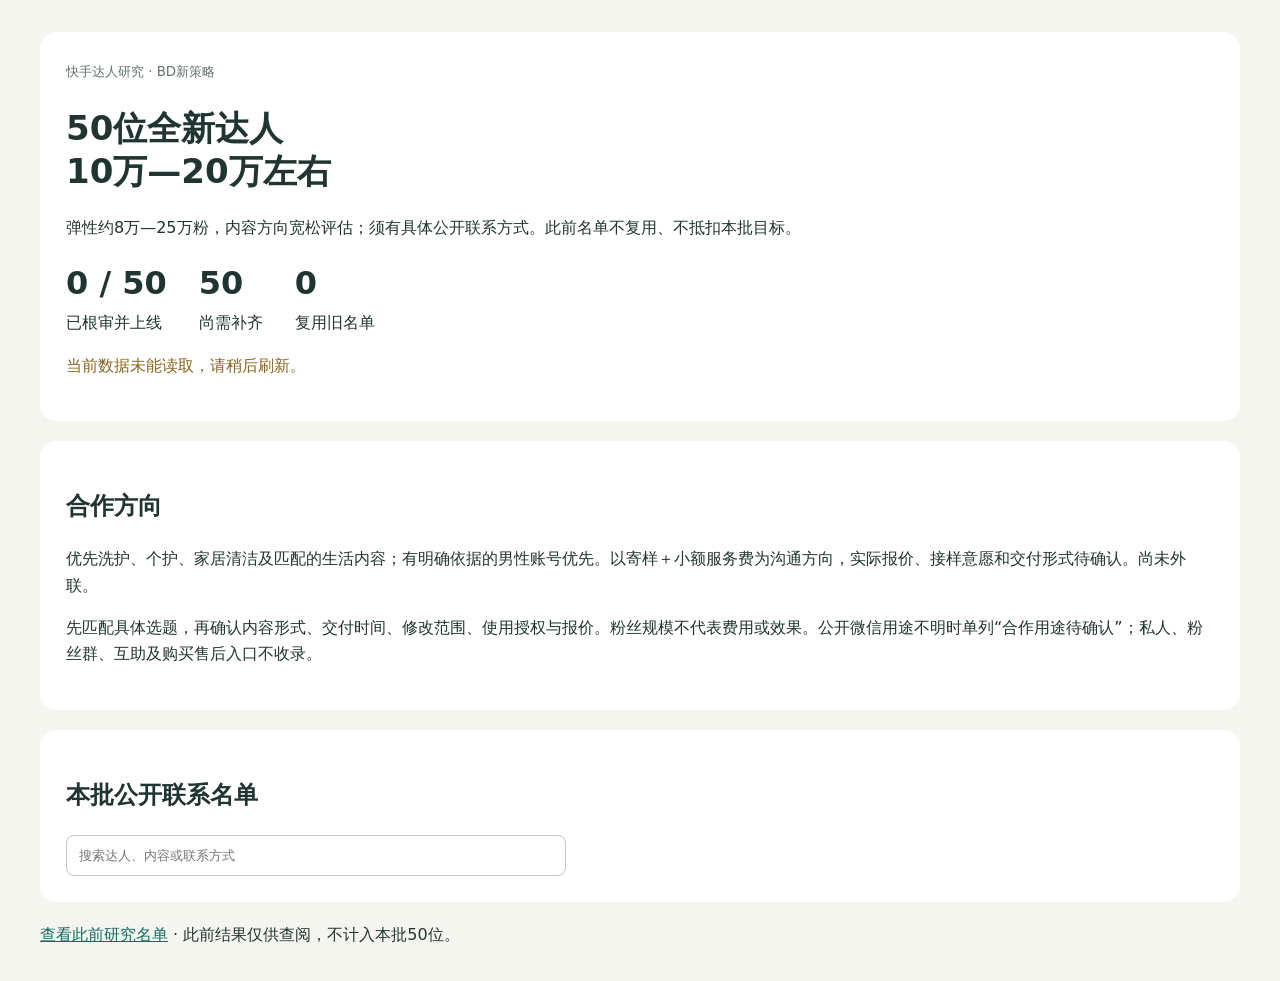
==== bd50.html @ 56fa8eb4 "Update new BD50 campaign bd50.html" ====
<!doctype html><html lang="zh-CN"><meta charset="utf-8"><meta name="viewport" content="width=device-width,initial-scale=1"><meta name="robots" content="noindex,nofollow"><title>快手 BD · 全新50位 · 10万—20万左右</title>
<style>body{font:16px/1.65 system-ui,sans-serif;background:#f5f5f0;color:#203532;max-width:1200px;margin:0 auto;padding:32px}a{color:#176b60}h1{font-size:34px;line-height:1.25}header,section{background:white;padding:26px;border-radius:16px;margin-bottom:20px}.stats{display:flex;gap:32px;flex-wrap:wrap}.stats strong{font-size:32px;display:block}input{padding:12px;width:min(500px,90%);border:1px solid #bbc9c4;border-radius:8px}table{border-collapse:collapse;width:100%}th,td{text-align:left;padding:16px 10px;border-bottom:1px solid #dde4df;vertical-align:top}small{color:#61736c}.wrap{overflow:auto}.status{color:#8a6520}.empty{padding:32px 0;color:#61736c}code{word-break:break-all}</style>
<header><small>快手达人研究 · BD新策略</small><h1>50位全新达人<br>10万—20万左右</h1><p>弹性约8万—25万粉，内容方向宽松评估；须有具体公开联系方式。此前名单不复用、不抵扣本批目标。</p><div class="stats"><div><strong id="count">0 / 50</strong>已根审并上线</div><div><strong id="left">50</strong>尚需补齐</div><div><strong>0</strong>复用旧名单</div></div><p class="status" id="status">正在读取发布状态…</p><small id="time"></small></header>
<section><h2>合作方向</h2><p>优先洗护、个护、家居清洁及匹配的生活内容；有明确依据的男性账号优先。以寄样＋小额服务费为沟通方向，实际报价、接样意愿和交付形式待确认。尚未外联。</p><p>先匹配具体选题，再确认内容形式、交付时间、修改范围、使用授权与报价。粉丝规模不代表费用或效果。公开微信用途不明时单列“合作用途待确认”；私人、粉丝群、互助及购买售后入口不收录。</p></section>
<section><h2>本批公开联系名单</h2><input id="query" type="search" placeholder="搜索达人、内容或联系方式" aria-label="搜索名单"><div class="wrap" id="results"></div></section>
<footer><a href="./">查看此前研究名单</a> · 此前结果仅供查阅，不计入本批50位。</footer>
<script>
const esc=s=>String(s??'').replace(/[&<>"']/g,c=>({'&':'&amp;','<':'&lt;','>':'&gt;','"':'&quot;',"'":'&#39;'}[c]));let data={creators:[]};
function render(){const q=document.getElementById('query').value.trim().toLowerCase(),rows=data.creators.filter(r=>[r.name,r.category,r.contactValue,r.contentEvidence].join(' ').toLowerCase().includes(q));document.getElementById('results').innerHTML=rows.length?'<table><thead><tr><th>达人 / 粉丝</th><th>内容与合作适配</th><th>公开联系原文</th><th>核验时间</th></tr></thead><tbody>'+rows.map(r=>'<tr><td><a target="_blank" rel="noopener noreferrer" href="'+esc(/^https:\/\/www\.kuaishou\.com\/profile\/3x[a-z0-9]+$/.test(r.profileUrl)?r.profileUrl:'#')+'">'+esc(r.name)+'</a><br>'+esc(r.fansDisplay)+'<br><small>'+esc(r.kuaishouId)+'</small></td><td>'+esc(r.category)+'<p>'+esc(r.fitReason)+'</p><details><summary>文字核验依据</summary>'+esc(r.contentEvidence)+'</details></td><td>'+esc(r.contactChannel)+'<br><code>'+esc(r.contactValue)+'</code><p>'+esc(r.contactQuote)+'</p>'+(r.contactPurposePending?'<small>合作用途及可达性待确认</small>':'<small>未外联验证可达性</small>')+'</td><td>'+esc(new Date(r.verifiedAt).toLocaleString('zh-CN',{timeZone:'Asia/Shanghai'}))+'</td></tr>').join('')+'</tbody></table>':'<p class="empty">'+(data.creators.length?'暂无匹配结果。':'新批次尚无已核验上线人选。旧名单没有移入，合格新资料审核后陆续同步。')+'</p>'}
async function load(){try{const r=await fetch('bd50-data.json?t='+Date.now(),{cache:'no-store'});if(!r.ok)throw Error(r.status);const d=await r.json();if(d.campaignId!=='bd50_100k_200k_20261022'||d.target!==50||!Array.isArray(d.creators)||d.creators.some(x=>(x.followers<d.minimumFollowers||x.followers>d.maximumFollowers)&&!(d.followerExceptions||[]).some(e=>e.profileUrl===x.profileUrl&&e.kuaishouId===x.kuaishouId&&e.followers===x.followers)))throw Error('名单数据不符合本批范围');data=d;document.getElementById('count').textContent=d.creators.length+' / 50';document.getElementById('left').textContent=50-d.creators.length;document.getElementById('status').textContent=d.statusNote;document.getElementById('time').textContent='发布更新时间：'+new Date(d.updatedAt).toLocaleString('zh-CN',{timeZone:'Asia/Shanghai'});render()}catch(e){document.getElementById('status').textContent='当前数据未能读取，请稍后刷新。'}}document.getElementById('query').addEventListener('input',render);load();setInterval(()=>{if(!document.hidden)load()},30000);
</script></html>
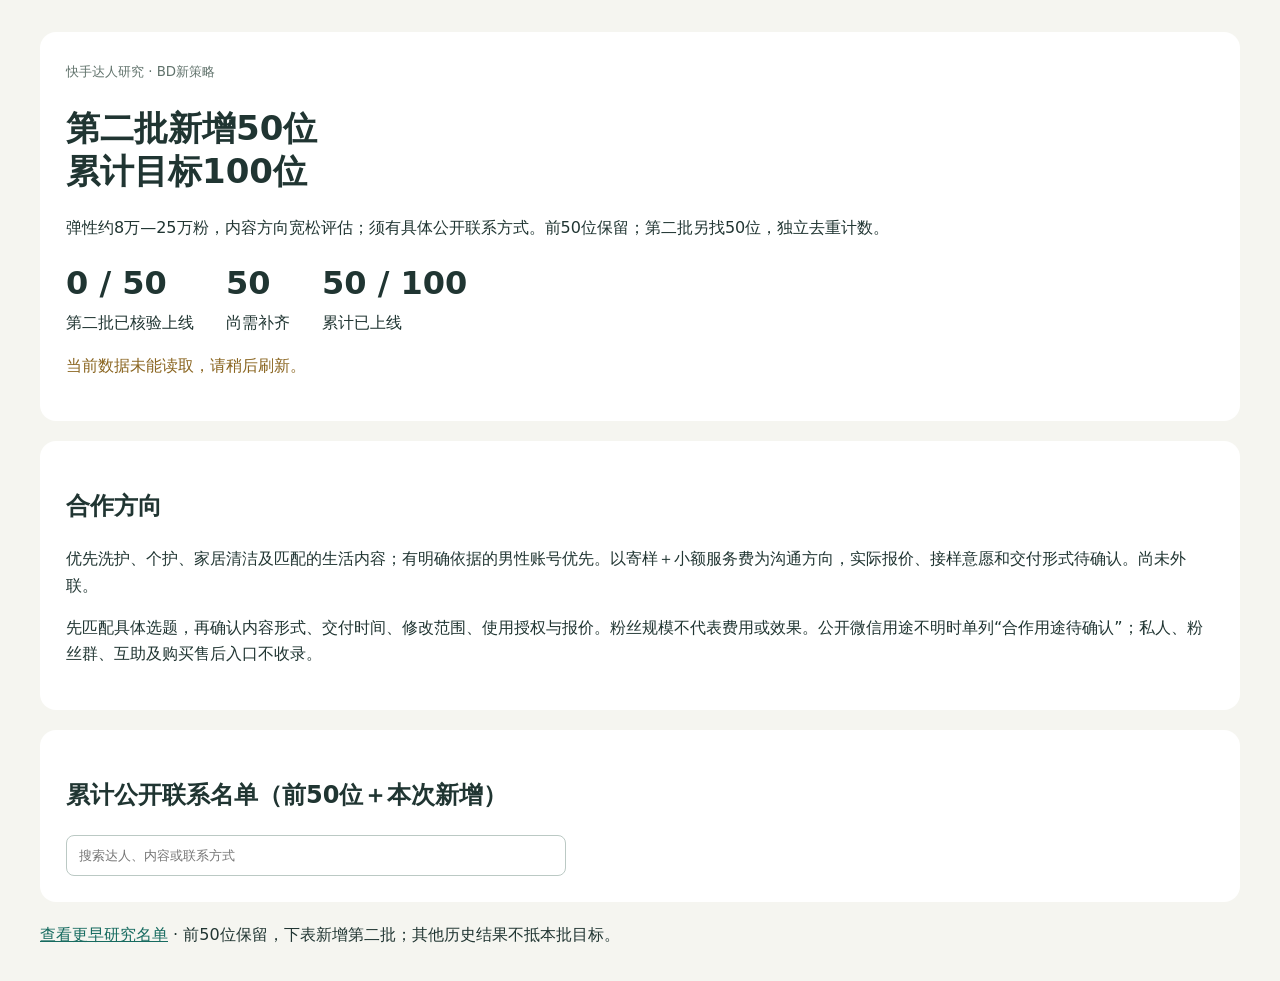
==== commit 98cf6d25: "Update new BD50 campaign bd50.html" ====
--- a/bd50.html
+++ b/bd50.html
@@ -1,11 +1,11 @@
-<!doctype html><html lang="zh-CN"><meta charset="utf-8"><meta name="viewport" content="width=device-width,initial-scale=1"><meta name="robots" content="noindex,nofollow"><title>快手 BD · 全新50位 · 10万—20万左右</title>
+<!doctype html><html lang="zh-CN"><meta charset="utf-8"><meta name="viewport" content="width=device-width,initial-scale=1"><meta name="robots" content="noindex,nofollow"><title>快手 BD · 累计100位 · 第二批新增50位</title>
 <style>body{font:16px/1.65 system-ui,sans-serif;background:#f5f5f0;color:#203532;max-width:1200px;margin:0 auto;padding:32px}a{color:#176b60}h1{font-size:34px;line-height:1.25}header,section{background:white;padding:26px;border-radius:16px;margin-bottom:20px}.stats{display:flex;gap:32px;flex-wrap:wrap}.stats strong{font-size:32px;display:block}input{padding:12px;width:min(500px,90%);border:1px solid #bbc9c4;border-radius:8px}table{border-collapse:collapse;width:100%}th,td{text-align:left;padding:16px 10px;border-bottom:1px solid #dde4df;vertical-align:top}small{color:#61736c}.wrap{overflow:auto}.status{color:#8a6520}.empty{padding:32px 0;color:#61736c}code{word-break:break-all}</style>
-<header><small>快手达人研究 · BD新策略</small><h1>50位全新达人<br>10万—20万左右</h1><p>弹性约8万—25万粉，内容方向宽松评估；须有具体公开联系方式。此前名单不复用、不抵扣本批目标。</p><div class="stats"><div><strong id="count">0 / 50</strong>已根审并上线</div><div><strong id="left">50</strong>尚需补齐</div><div><strong>0</strong>复用旧名单</div></div><p class="status" id="status">正在读取发布状态…</p><small id="time"></small></header>
+<header><small>快手达人研究 · BD新策略</small><h1>第二批新增50位<br>累计目标100位</h1><p>弹性约8万—25万粉，内容方向宽松评估；须有具体公开联系方式。前50位保留；第二批另找50位，独立去重计数。</p><div class="stats"><div><strong id="count">0 / 50</strong>第二批已核验上线</div><div><strong id="left">50</strong>尚需补齐</div><div><strong id="total">50 / 100</strong>累计已上线</div></div><p class="status" id="status">正在读取发布状态…</p><small id="time"></small></header>
 <section><h2>合作方向</h2><p>优先洗护、个护、家居清洁及匹配的生活内容；有明确依据的男性账号优先。以寄样＋小额服务费为沟通方向，实际报价、接样意愿和交付形式待确认。尚未外联。</p><p>先匹配具体选题，再确认内容形式、交付时间、修改范围、使用授权与报价。粉丝规模不代表费用或效果。公开微信用途不明时单列“合作用途待确认”；私人、粉丝群、互助及购买售后入口不收录。</p></section>
-<section><h2>本批公开联系名单</h2><input id="query" type="search" placeholder="搜索达人、内容或联系方式" aria-label="搜索名单"><div class="wrap" id="results"></div></section>
-<footer><a href="./">查看此前研究名单</a> · 此前结果仅供查阅，不计入本批50位。</footer>
+<section><h2>累计公开联系名单（前50位＋本次新增）</h2><input id="query" type="search" placeholder="搜索达人、内容或联系方式" aria-label="搜索名单"><div class="wrap" id="results"></div></section>
+<footer><a href="./">查看更早研究名单</a> · 前50位保留，下表新增第二批；其他历史结果不抵本批目标。</footer>
 <script>
-const esc=s=>String(s??'').replace(/[&<>"']/g,c=>({'&':'&amp;','<':'&lt;','>':'&gt;','"':'&quot;',"'":'&#39;'}[c]));let data={creators:[]};
-function render(){const q=document.getElementById('query').value.trim().toLowerCase(),rows=data.creators.filter(r=>[r.name,r.category,r.contactValue,r.contentEvidence].join(' ').toLowerCase().includes(q));document.getElementById('results').innerHTML=rows.length?'<table><thead><tr><th>达人 / 粉丝</th><th>内容与合作适配</th><th>公开联系原文</th><th>核验时间</th></tr></thead><tbody>'+rows.map(r=>'<tr><td><a target="_blank" rel="noopener noreferrer" href="'+esc(/^https:\/\/www\.kuaishou\.com\/profile\/3x[a-z0-9]+$/.test(r.profileUrl)?r.profileUrl:'#')+'">'+esc(r.name)+'</a><br>'+esc(r.fansDisplay)+'<br><small>'+esc(r.kuaishouId)+'</small></td><td>'+esc(r.category)+'<p>'+esc(r.fitReason)+'</p><details><summary>文字核验依据</summary>'+esc(r.contentEvidence)+'</details></td><td>'+esc(r.contactChannel)+'<br><code>'+esc(r.contactValue)+'</code><p>'+esc(r.contactQuote)+'</p>'+(r.contactPurposePending?'<small>合作用途及可达性待确认</small>':'<small>未外联验证可达性</small>')+'</td><td>'+esc(new Date(r.verifiedAt).toLocaleString('zh-CN',{timeZone:'Asia/Shanghai'}))+'</td></tr>').join('')+'</tbody></table>':'<p class="empty">'+(data.creators.length?'暂无匹配结果。':'新批次尚无已核验上线人选。旧名单没有移入，合格新资料审核后陆续同步。')+'</p>'}
-async function load(){try{const r=await fetch('bd50-data.json?t='+Date.now(),{cache:'no-store'});if(!r.ok)throw Error(r.status);const d=await r.json();if(d.campaignId!=='bd50_100k_200k_20261022'||d.target!==50||!Array.isArray(d.creators)||d.creators.some(x=>(x.followers<d.minimumFollowers||x.followers>d.maximumFollowers)&&!(d.followerExceptions||[]).some(e=>e.profileUrl===x.profileUrl&&e.kuaishouId===x.kuaishouId&&e.followers===x.followers)))throw Error('名单数据不符合本批范围');data=d;document.getElementById('count').textContent=d.creators.length+' / 50';document.getElementById('left').textContent=50-d.creators.length;document.getElementById('status').textContent=d.statusNote;document.getElementById('time').textContent='发布更新时间：'+new Date(d.updatedAt).toLocaleString('zh-CN',{timeZone:'Asia/Shanghai'});render()}catch(e){document.getElementById('status').textContent='当前数据未能读取，请稍后刷新。'}}document.getElementById('query').addEventListener('input',render);load();setInterval(()=>{if(!document.hidden)load()},30000);
+const esc=s=>String(s??'').replace(/[&<>"']/g,c=>({'&':'&amp;','<':'&lt;','>':'&gt;','"':'&quot;',"'":'&#39;'}[c]));let data={creators:[],previousCreators:[]};
+function render(){const q=document.getElementById('query').value.trim().toLowerCase(),rows=[...(data.previousCreators||[]),...data.creators].filter(r=>[r.name,r.category,r.contactValue,r.contentEvidence].join(' ').toLowerCase().includes(q));document.getElementById('results').innerHTML=rows.length?'<table><thead><tr><th>达人 / 粉丝</th><th>内容与合作适配</th><th>公开联系原文</th><th>核验时间</th></tr></thead><tbody>'+rows.map(r=>'<tr><td><a target="_blank" rel="noopener noreferrer" href="'+esc(/^https:\/\/www\.kuaishou\.com\/profile\/3x[a-z0-9]+$/.test(r.profileUrl)?r.profileUrl:'#')+'">'+esc(r.name)+'</a><br>'+esc(r.fansDisplay)+'<br><small>'+esc(r.kuaishouId)+'</small></td><td>'+esc(r.category)+'<p>'+esc(r.fitReason)+'</p><details><summary>文字核验依据</summary>'+esc(r.contentEvidence)+'</details></td><td>'+esc(r.contactChannel)+'<br><code>'+esc(r.contactValue)+'</code><p>'+esc(r.contactQuote)+'</p>'+(r.contactPurposePending?'<small>合作用途及可达性待确认</small>':'<small>未外联验证可达性</small>')+'</td><td>'+esc(new Date(r.verifiedAt).toLocaleString('zh-CN',{timeZone:'Asia/Shanghai'}))+'</td></tr>').join('')+'</tbody></table>':'<p class="empty">'+(data.creators.length?'暂无匹配结果。':'新批次尚无已核验上线人选。旧名单没有移入，合格新资料审核后陆续同步。')+'</p>'}
+async function load(){try{const r=await fetch('bd50-data.json?t='+Date.now(),{cache:'no-store'});if(!r.ok)throw Error(r.status);const d=await r.json();if(d.campaignId!=='bd50_100k_200k_20261023_batch2'||d.target!==50||!Array.isArray(d.creators)||d.creators.some(x=>(x.followers<d.minimumFollowers||x.followers>d.maximumFollowers)&&!(d.followerExceptions||[]).some(e=>e.profileUrl===x.profileUrl&&e.kuaishouId===x.kuaishouId&&e.followers===x.followers)))throw Error('名单数据不符合本批范围');data=d;document.getElementById('count').textContent=d.creators.length+' / 50';document.getElementById('left').textContent=50-d.creators.length;document.getElementById('total').textContent=((d.previousCreators||[]).length+d.creators.length)+' / 100';document.getElementById('status').textContent=d.statusNote;document.getElementById('time').textContent='发布更新时间：'+new Date(d.updatedAt).toLocaleString('zh-CN',{timeZone:'Asia/Shanghai'});render()}catch(e){document.getElementById('status').textContent='当前数据未能读取，请稍后刷新。'}}document.getElementById('query').addEventListener('input',render);load();setInterval(()=>{if(!document.hidden)load()},30000);
 </script></html>
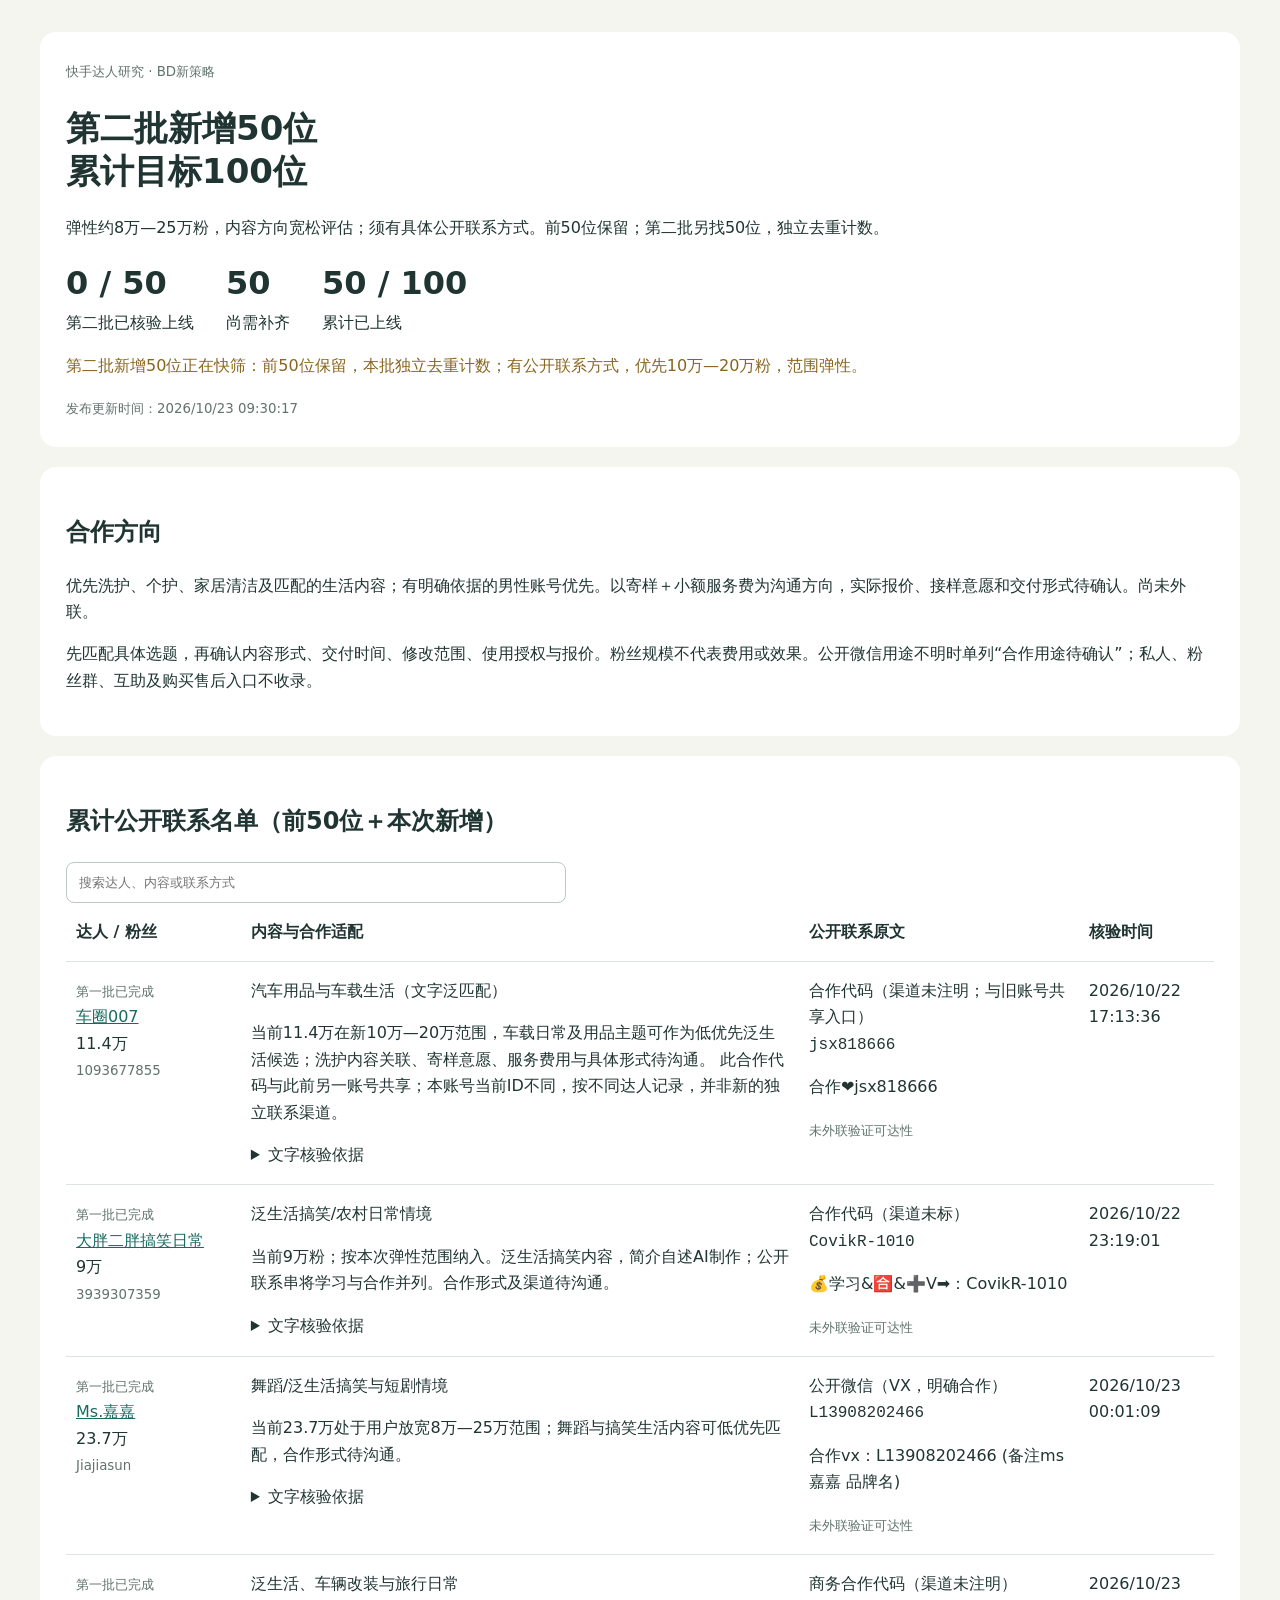
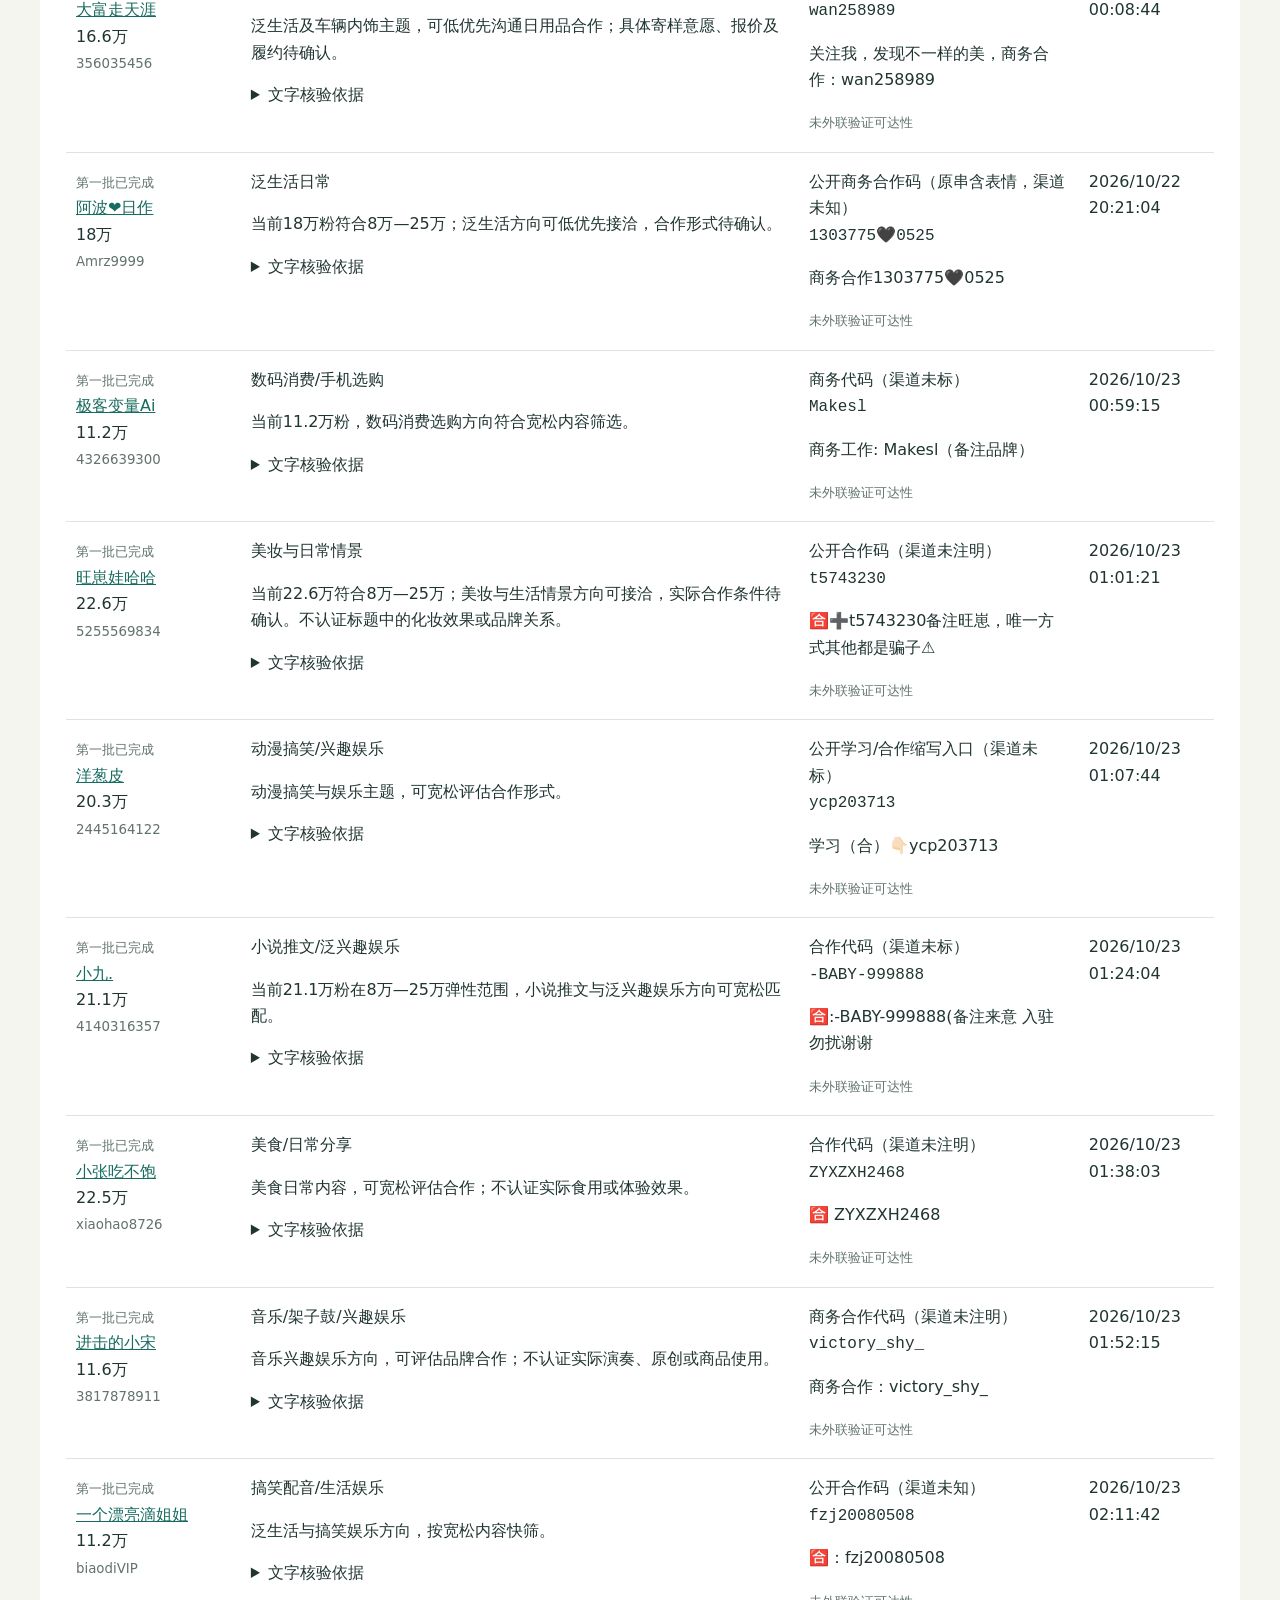
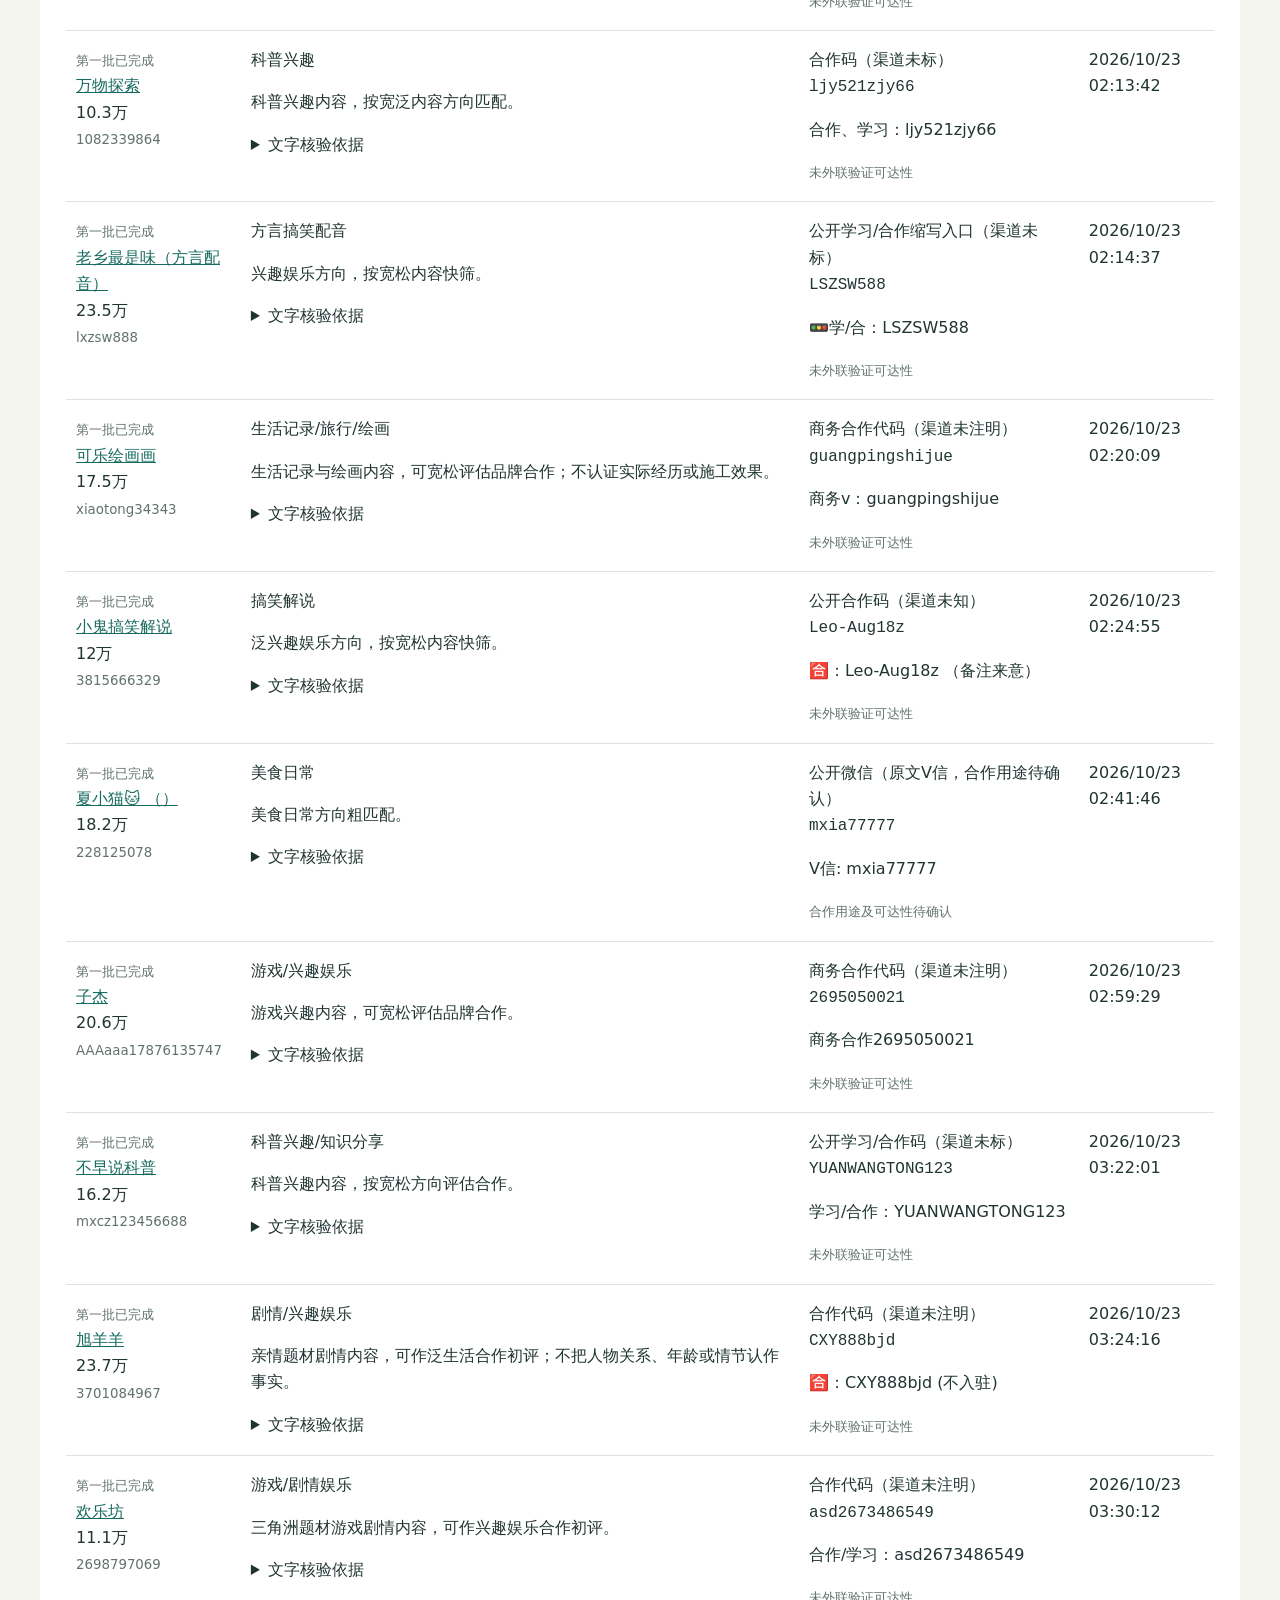
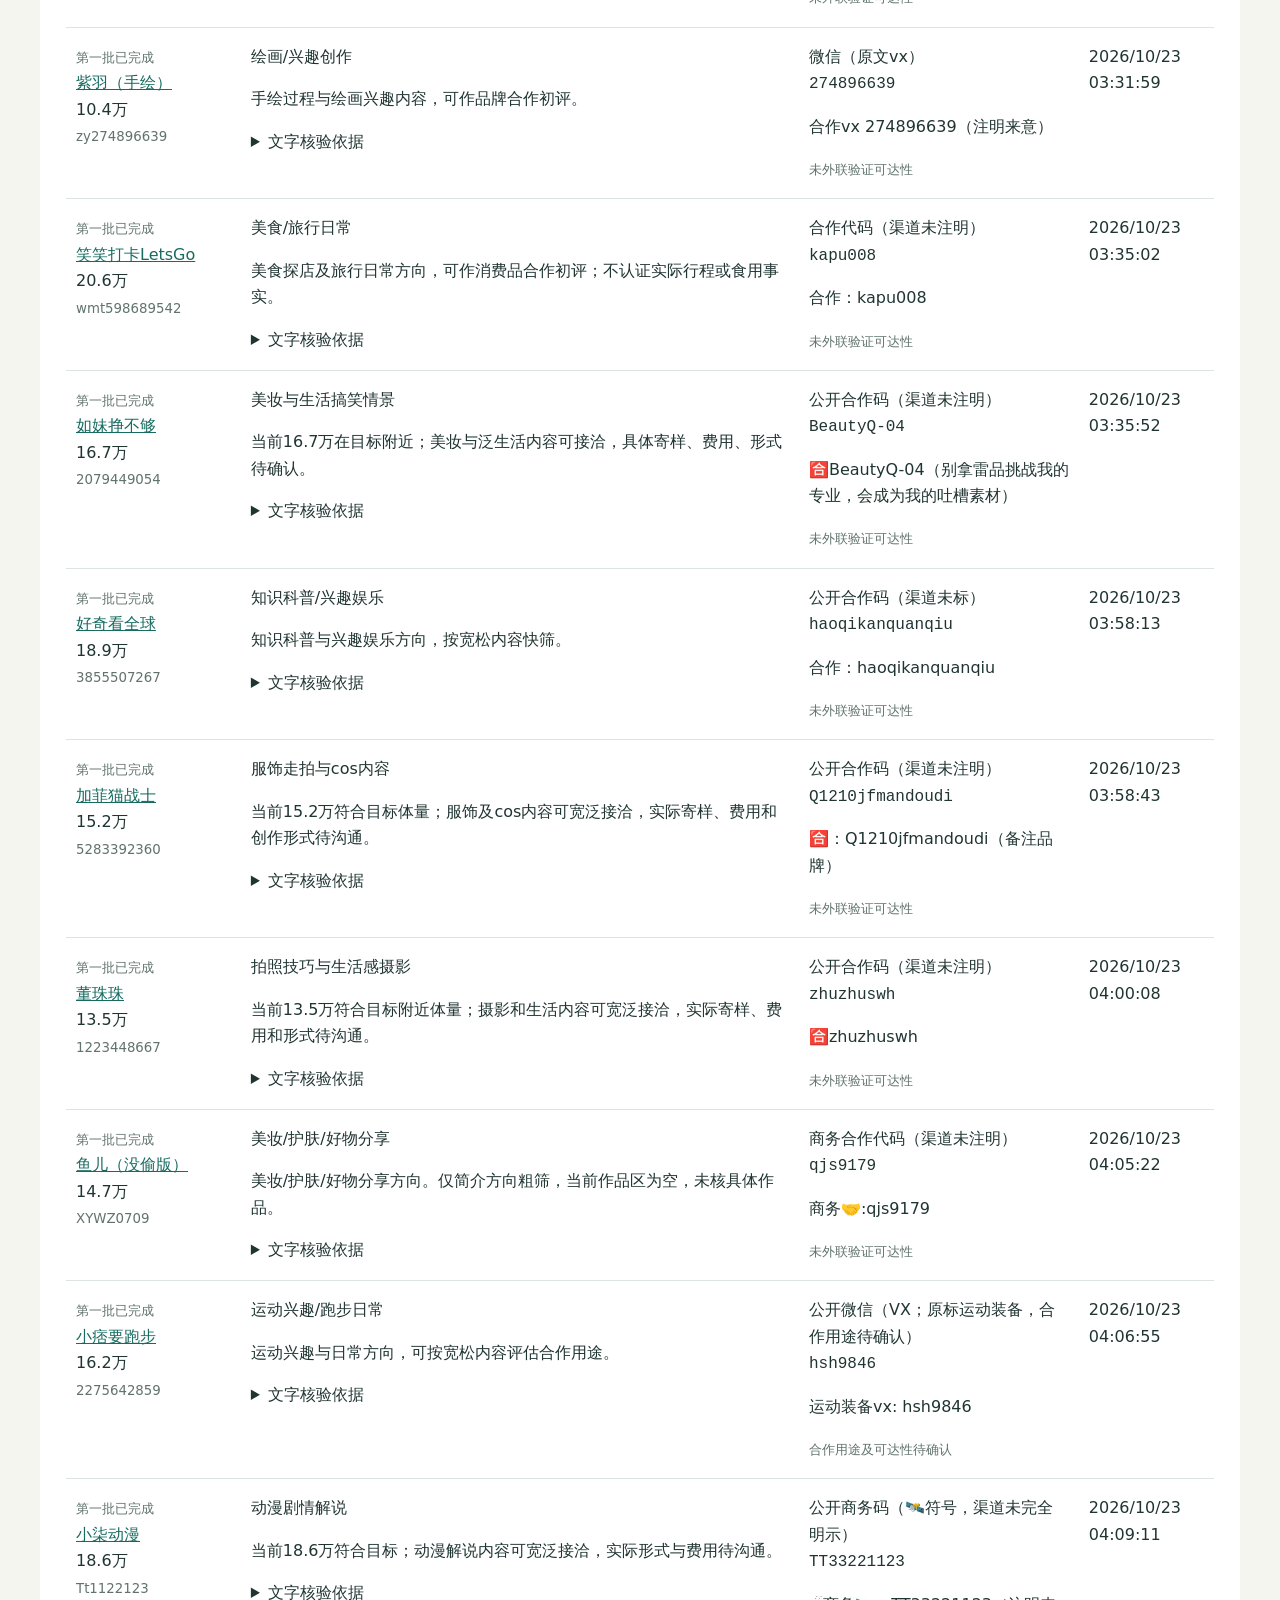
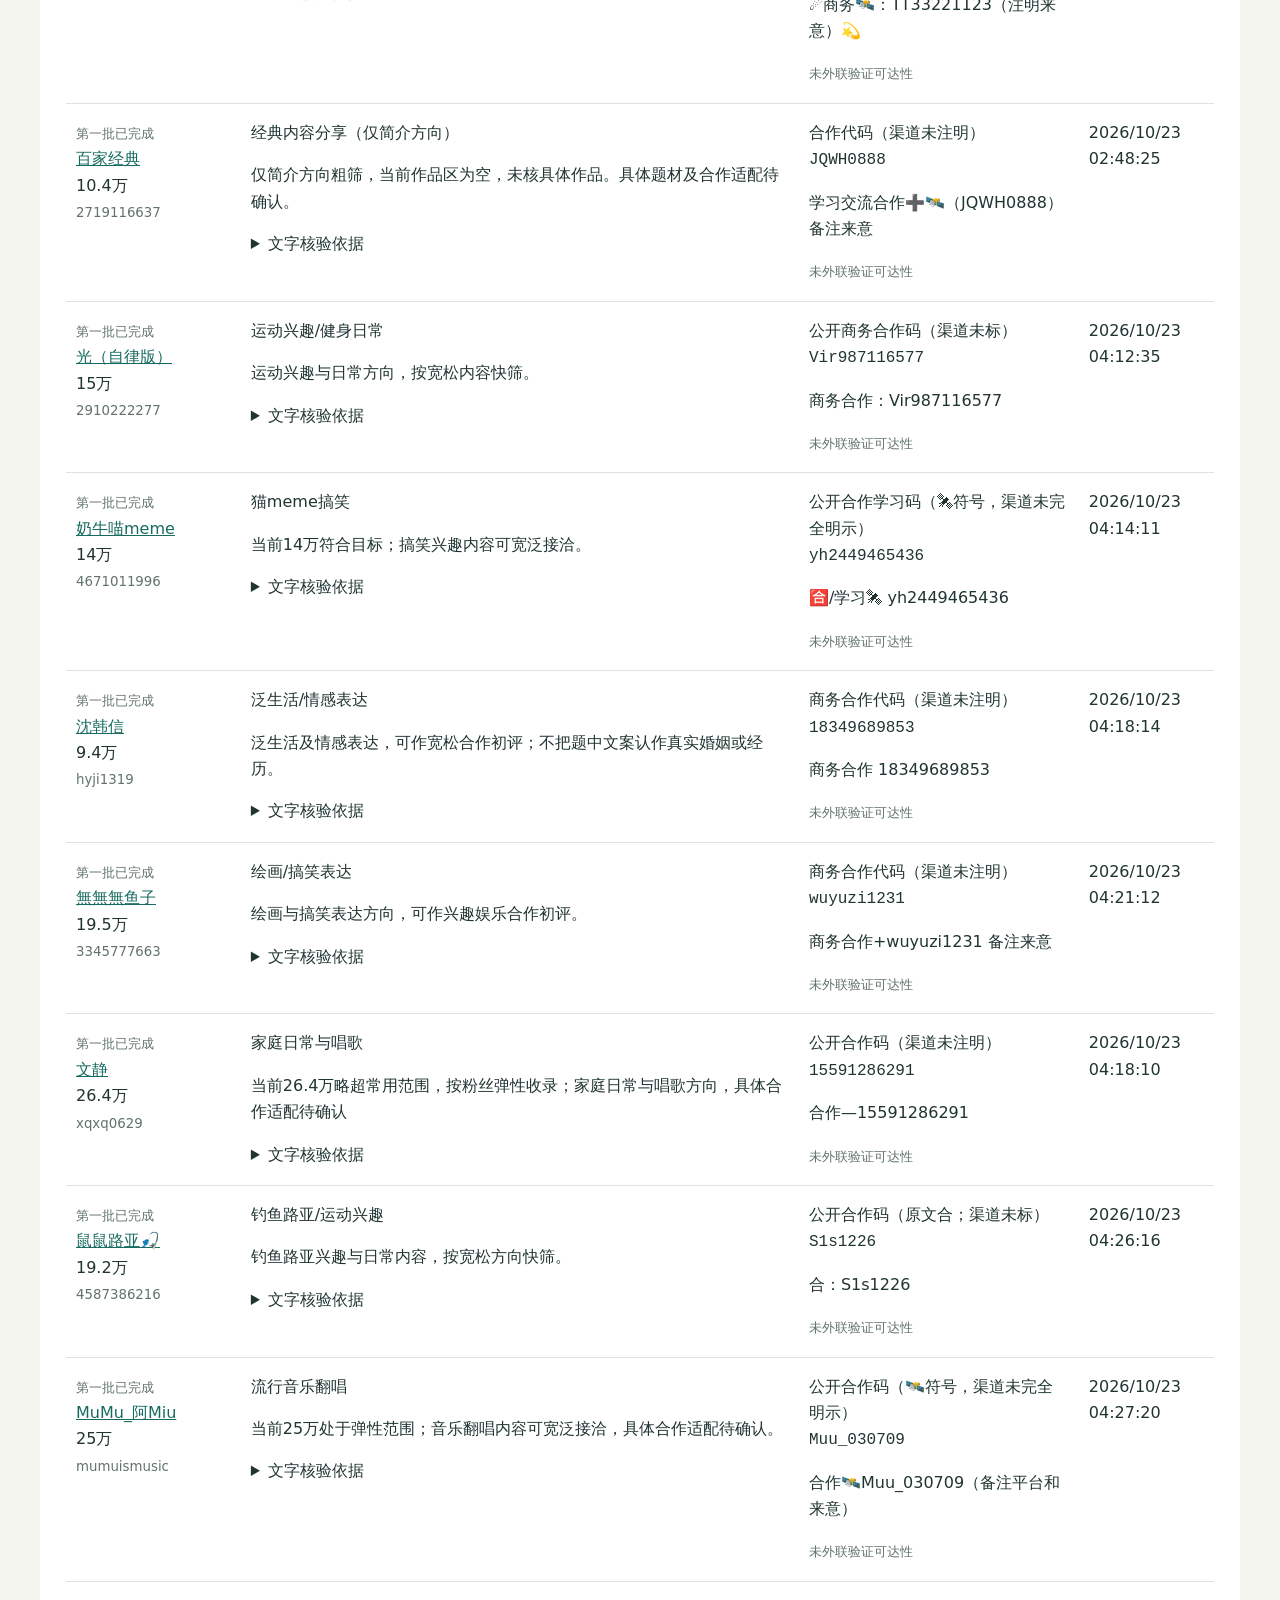
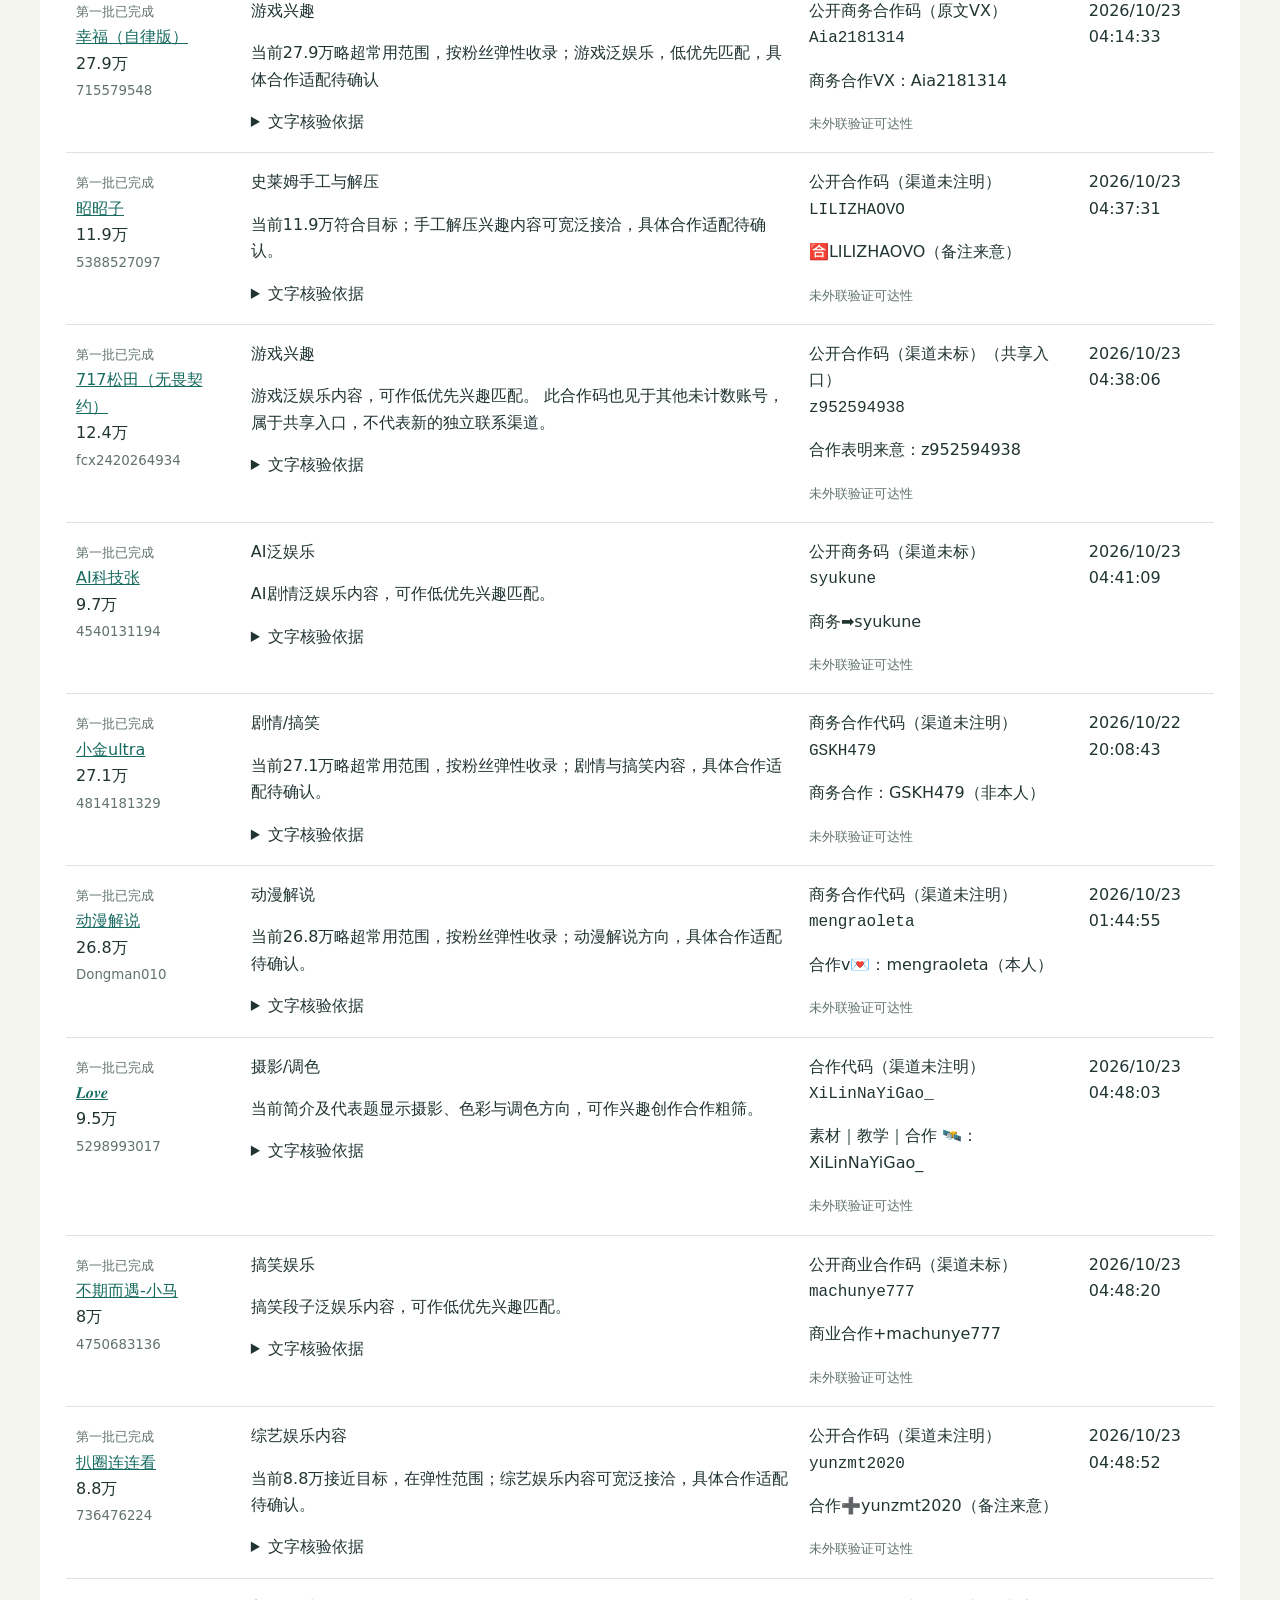
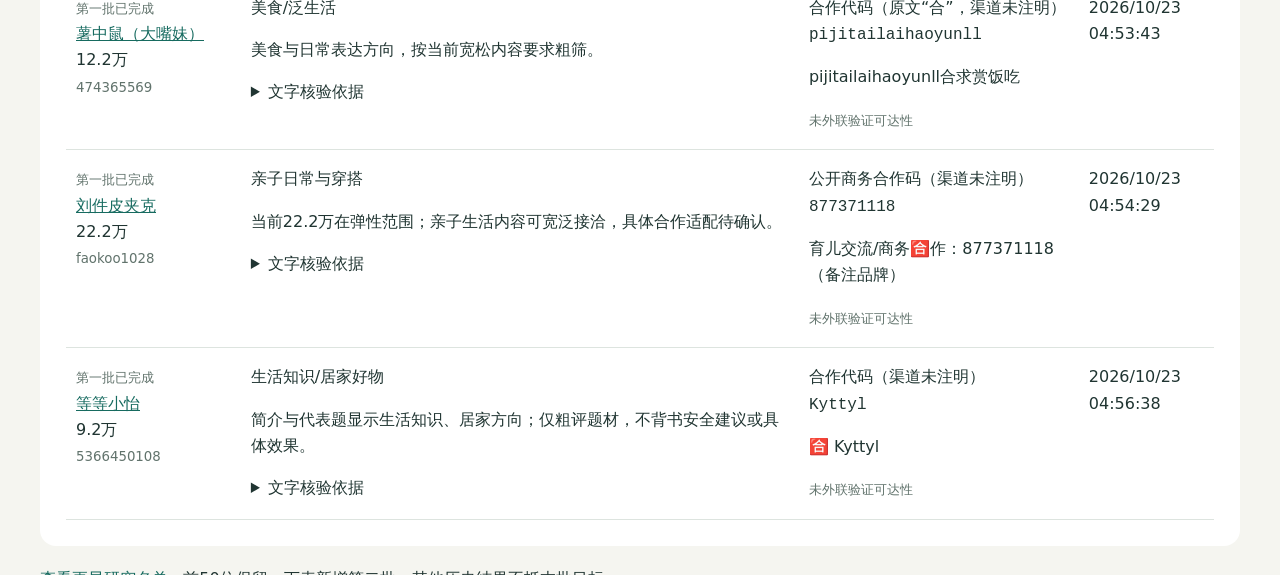
==== commit 87bc0db3: "Update new BD50 campaign bd50.html" ====
--- a/bd50.html
+++ b/bd50.html
@@ -6,6 +6,6 @@
 <footer><a href="./">查看更早研究名单</a> · 前50位保留，下表新增第二批；其他历史结果不抵本批目标。</footer>
 <script>
 const esc=s=>String(s??'').replace(/[&<>"']/g,c=>({'&':'&amp;','<':'&lt;','>':'&gt;','"':'&quot;',"'":'&#39;'}[c]));let data={creators:[],previousCreators:[]};
-function render(){const q=document.getElementById('query').value.trim().toLowerCase(),rows=[...(data.previousCreators||[]),...data.creators].filter(r=>[r.name,r.category,r.contactValue,r.contentEvidence].join(' ').toLowerCase().includes(q));document.getElementById('results').innerHTML=rows.length?'<table><thead><tr><th>达人 / 粉丝</th><th>内容与合作适配</th><th>公开联系原文</th><th>核验时间</th></tr></thead><tbody>'+rows.map(r=>'<tr><td><a target="_blank" rel="noopener noreferrer" href="'+esc(/^https:\/\/www\.kuaishou\.com\/profile\/3x[a-z0-9]+$/.test(r.profileUrl)?r.profileUrl:'#')+'">'+esc(r.name)+'</a><br>'+esc(r.fansDisplay)+'<br><small>'+esc(r.kuaishouId)+'</small></td><td>'+esc(r.category)+'<p>'+esc(r.fitReason)+'</p><details><summary>文字核验依据</summary>'+esc(r.contentEvidence)+'</details></td><td>'+esc(r.contactChannel)+'<br><code>'+esc(r.contactValue)+'</code><p>'+esc(r.contactQuote)+'</p>'+(r.contactPurposePending?'<small>合作用途及可达性待确认</small>':'<small>未外联验证可达性</small>')+'</td><td>'+esc(new Date(r.verifiedAt).toLocaleString('zh-CN',{timeZone:'Asia/Shanghai'}))+'</td></tr>').join('')+'</tbody></table>':'<p class="empty">'+(data.creators.length?'暂无匹配结果。':'新批次尚无已核验上线人选。旧名单没有移入，合格新资料审核后陆续同步。')+'</p>'}
+function render(){const q=document.getElementById('query').value.trim().toLowerCase(),rows=[...data.creators,...(data.previousCreators||[])].filter(r=>[r.name,r.category,r.contactValue,r.contentEvidence].join(' ').toLowerCase().includes(q));document.getElementById('results').innerHTML=rows.length?'<table><thead><tr><th>达人 / 粉丝</th><th>内容与合作适配</th><th>公开联系原文</th><th>核验时间</th></tr></thead><tbody>'+rows.map(r=>'<tr><td><small>'+(data.creators.some(c=>c.profileUrl===r.profileUrl)?'第二批新增':'第一批已完成')+'</small><br><a target="_blank" rel="noopener noreferrer" href="'+esc(/^https:\/\/www\.kuaishou\.com\/profile\/3x[a-z0-9]+$/.test(r.profileUrl)?r.profileUrl:'#')+'">'+esc(r.name)+'</a><br>'+esc(r.fansDisplay)+'<br><small>'+esc(r.kuaishouId)+'</small></td><td>'+esc(r.category)+'<p>'+esc(r.fitReason)+'</p><details><summary>文字核验依据</summary>'+esc(r.contentEvidence)+'</details></td><td>'+esc(r.contactChannel)+'<br><code>'+esc(r.contactValue)+'</code><p>'+esc(r.contactQuote)+'</p>'+(r.contactPurposePending?'<small>合作用途及可达性待确认</small>':'<small>未外联验证可达性</small>')+'</td><td>'+esc(new Date(r.verifiedAt).toLocaleString('zh-CN',{timeZone:'Asia/Shanghai'}))+'</td></tr>').join('')+'</tbody></table>':'<p class="empty">'+(data.creators.length?'暂无匹配结果。':'新批次尚无已核验上线人选。旧名单没有移入，合格新资料审核后陆续同步。')+'</p>'}
 async function load(){try{const r=await fetch('bd50-data.json?t='+Date.now(),{cache:'no-store'});if(!r.ok)throw Error(r.status);const d=await r.json();if(d.campaignId!=='bd50_100k_200k_20261023_batch2'||d.target!==50||!Array.isArray(d.creators)||d.creators.some(x=>(x.followers<d.minimumFollowers||x.followers>d.maximumFollowers)&&!(d.followerExceptions||[]).some(e=>e.profileUrl===x.profileUrl&&e.kuaishouId===x.kuaishouId&&e.followers===x.followers)))throw Error('名单数据不符合本批范围');data=d;document.getElementById('count').textContent=d.creators.length+' / 50';document.getElementById('left').textContent=50-d.creators.length;document.getElementById('total').textContent=((d.previousCreators||[]).length+d.creators.length)+' / 100';document.getElementById('status').textContent=d.statusNote;document.getElementById('time').textContent='发布更新时间：'+new Date(d.updatedAt).toLocaleString('zh-CN',{timeZone:'Asia/Shanghai'});render()}catch(e){document.getElementById('status').textContent='当前数据未能读取，请稍后刷新。'}}document.getElementById('query').addEventListener('input',render);load();setInterval(()=>{if(!document.hidden)load()},30000);
 </script></html>
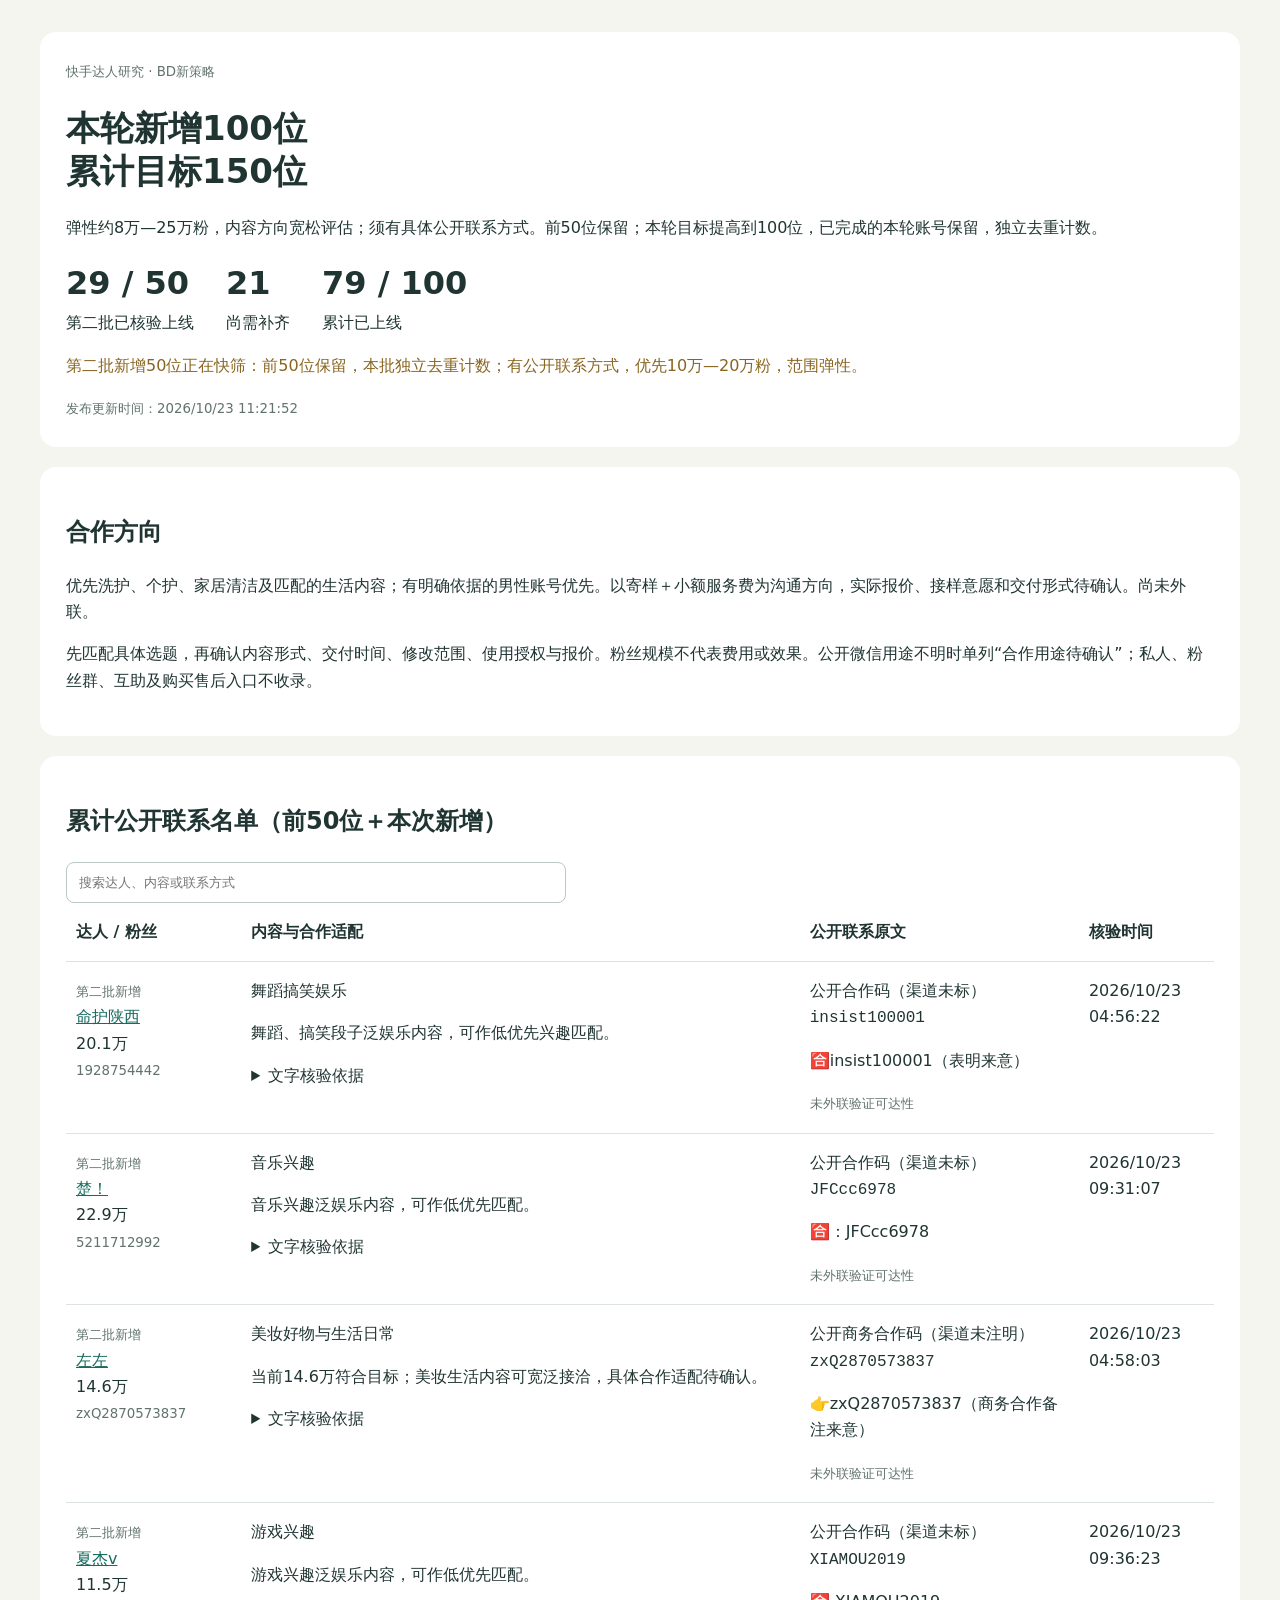
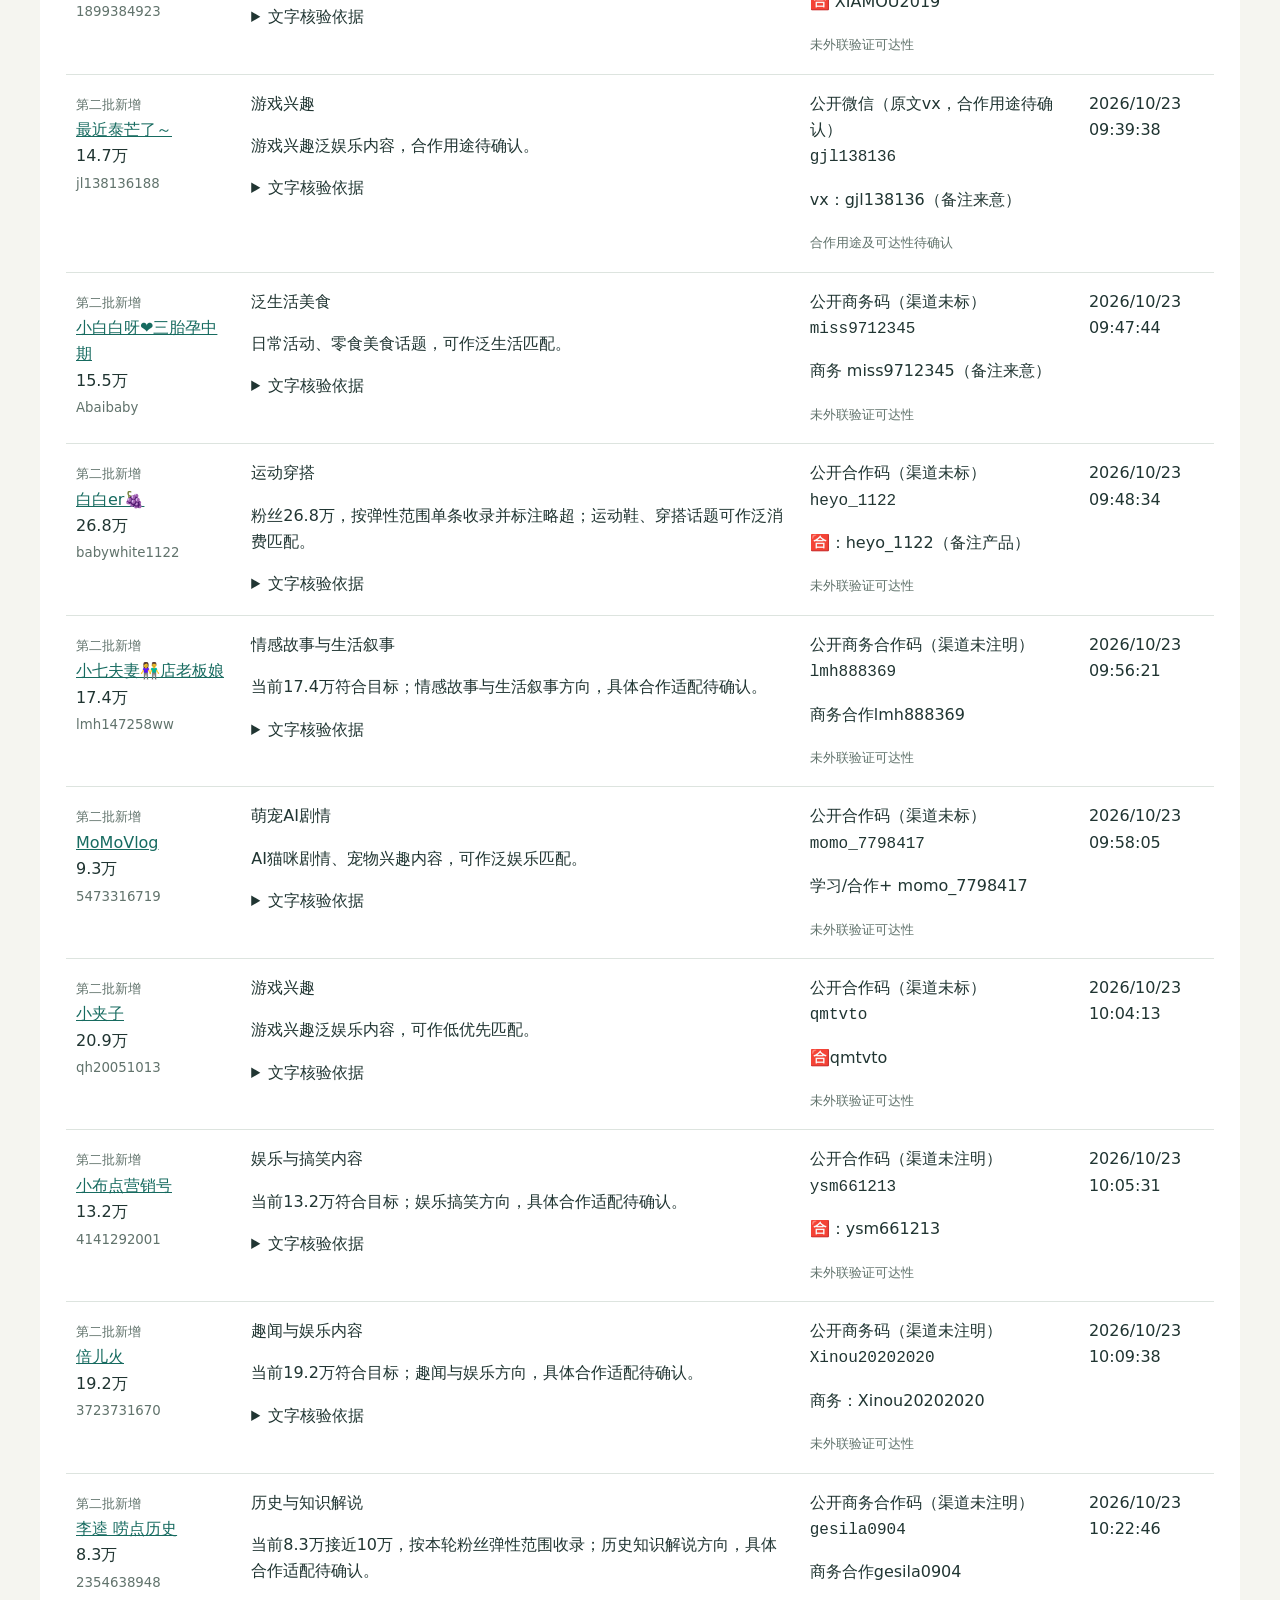
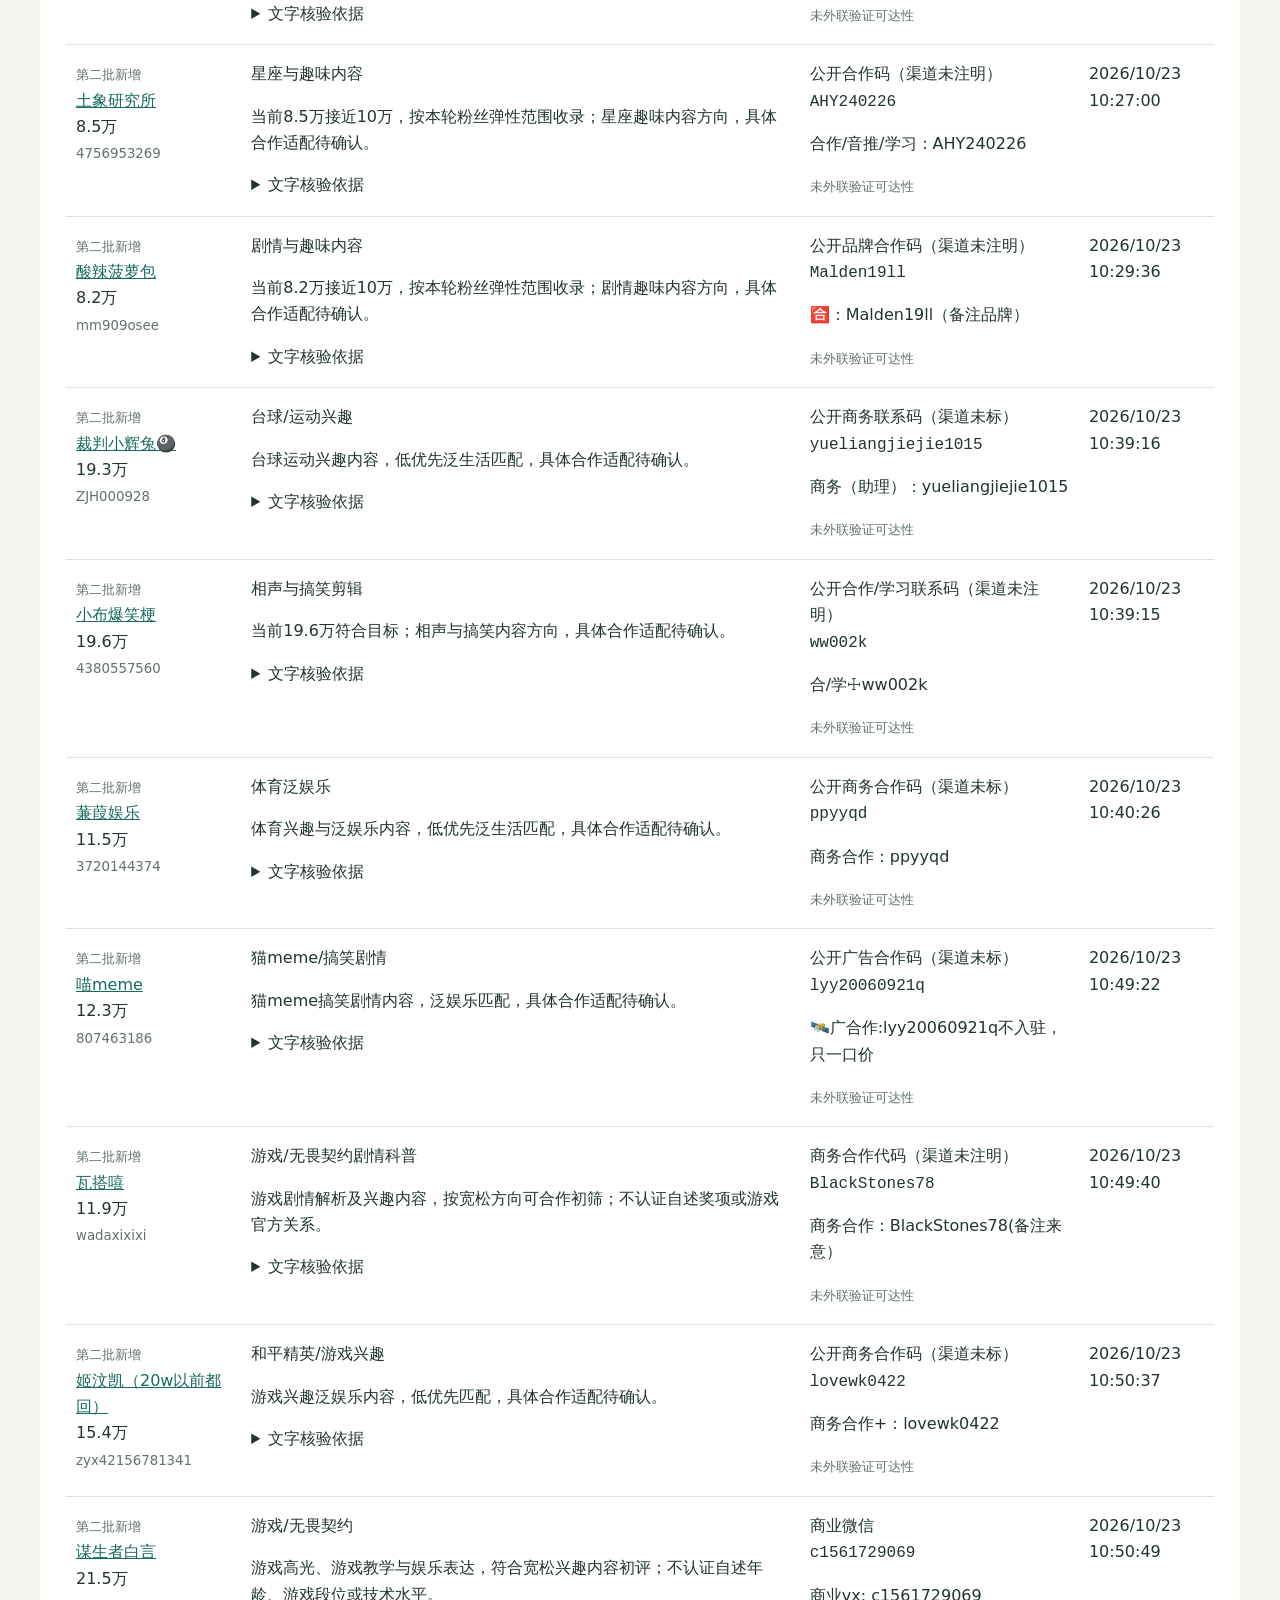
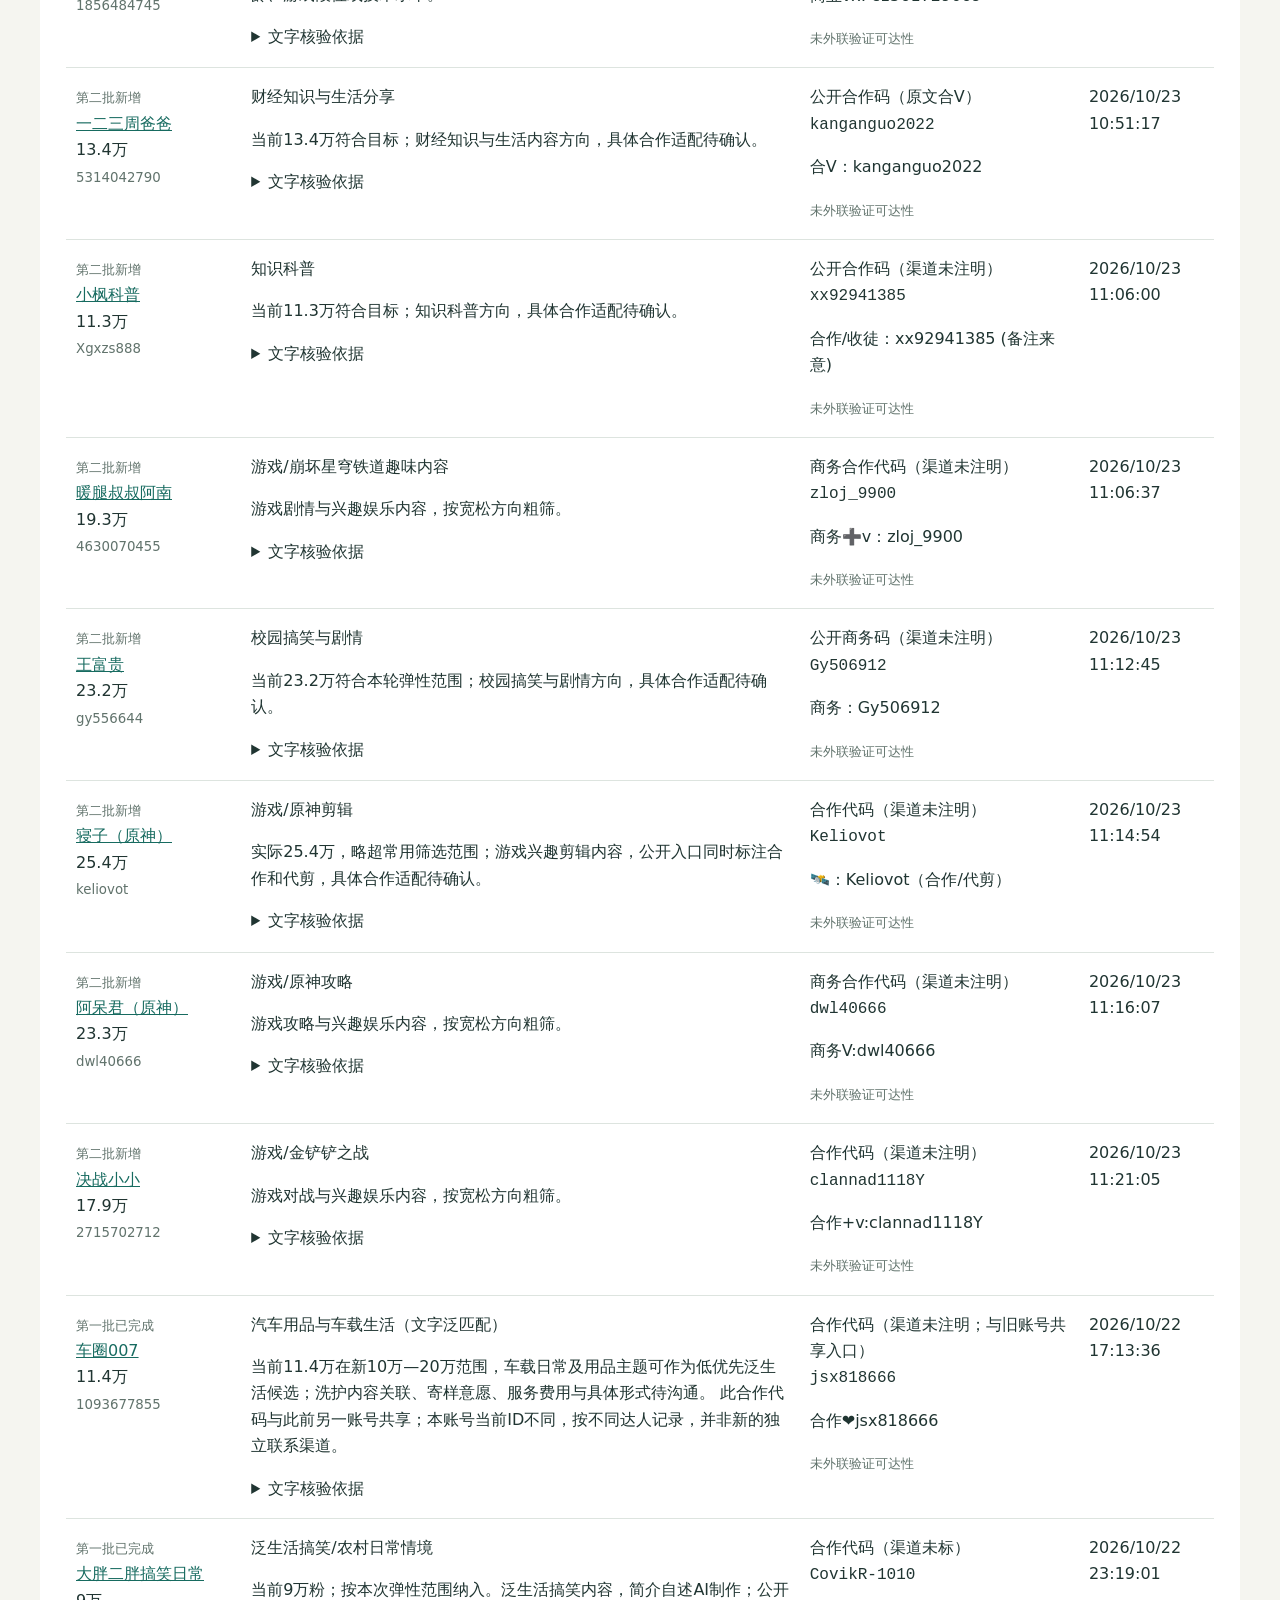
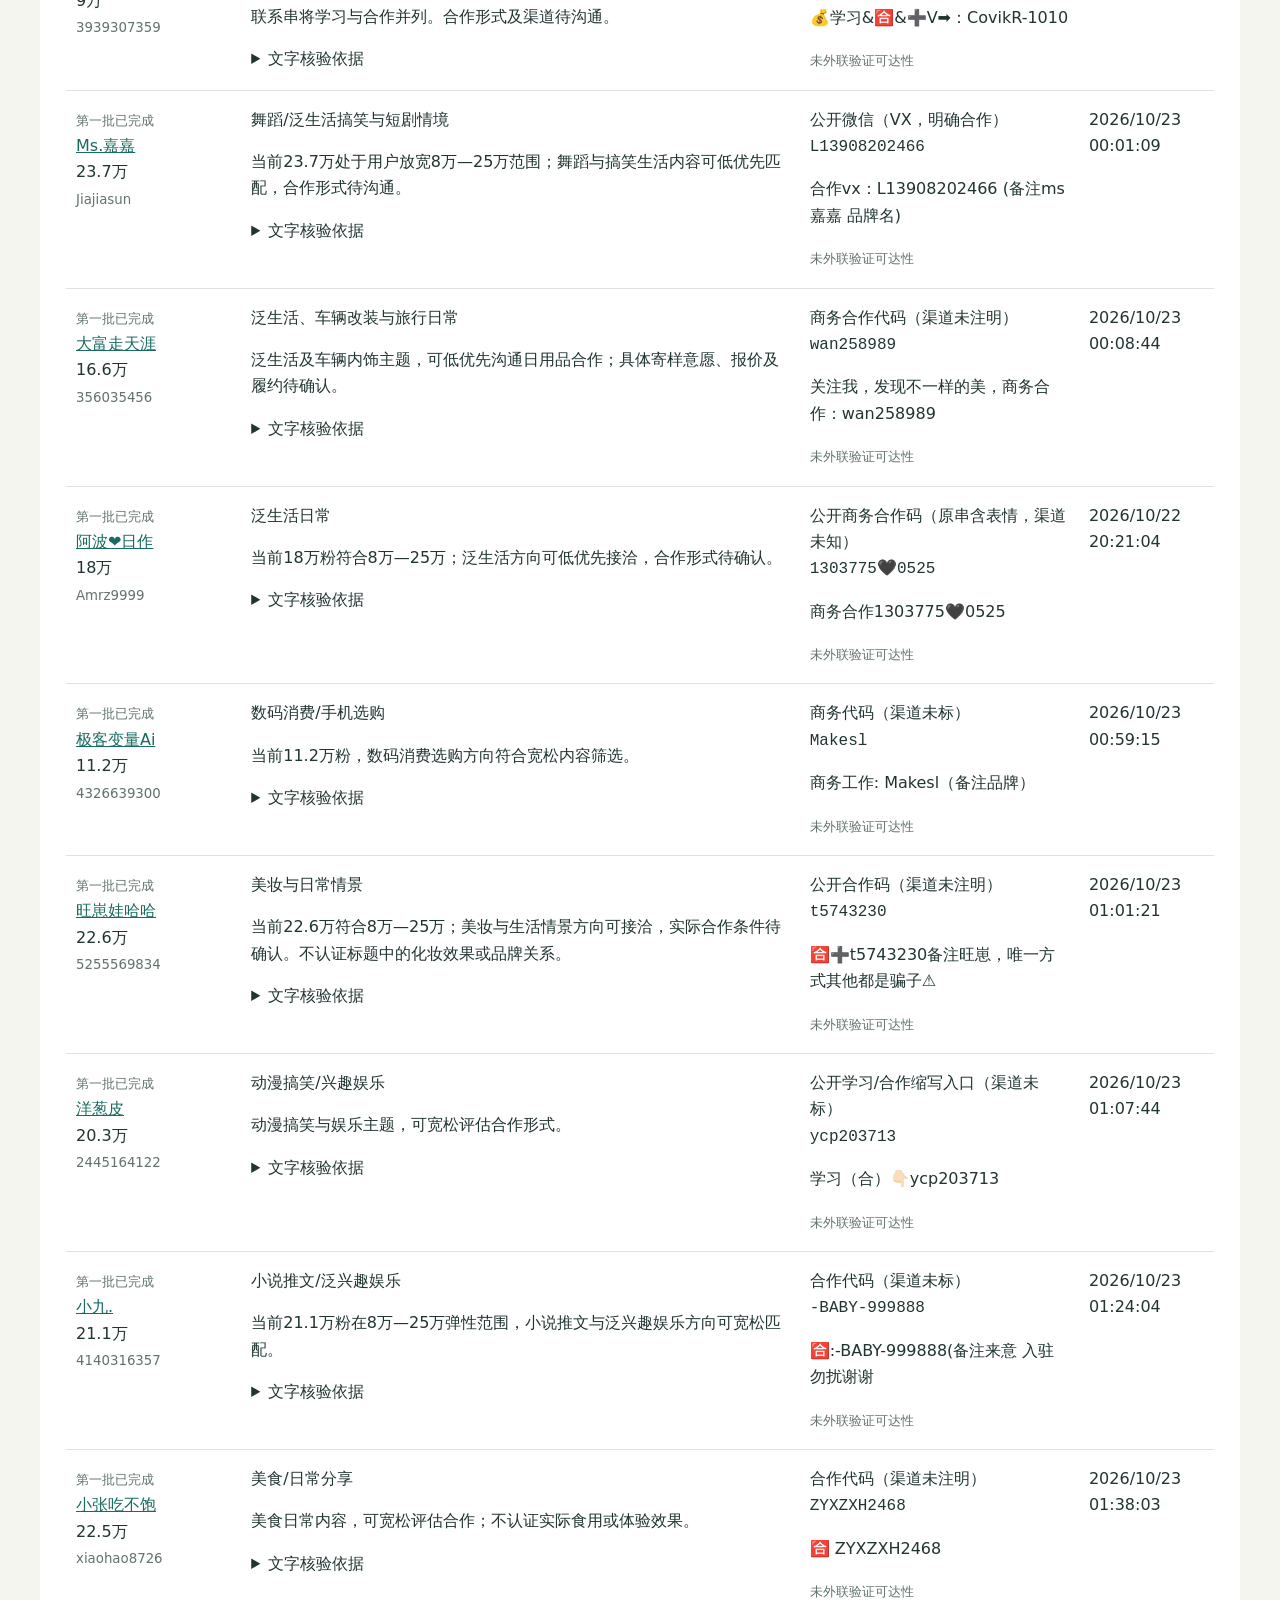
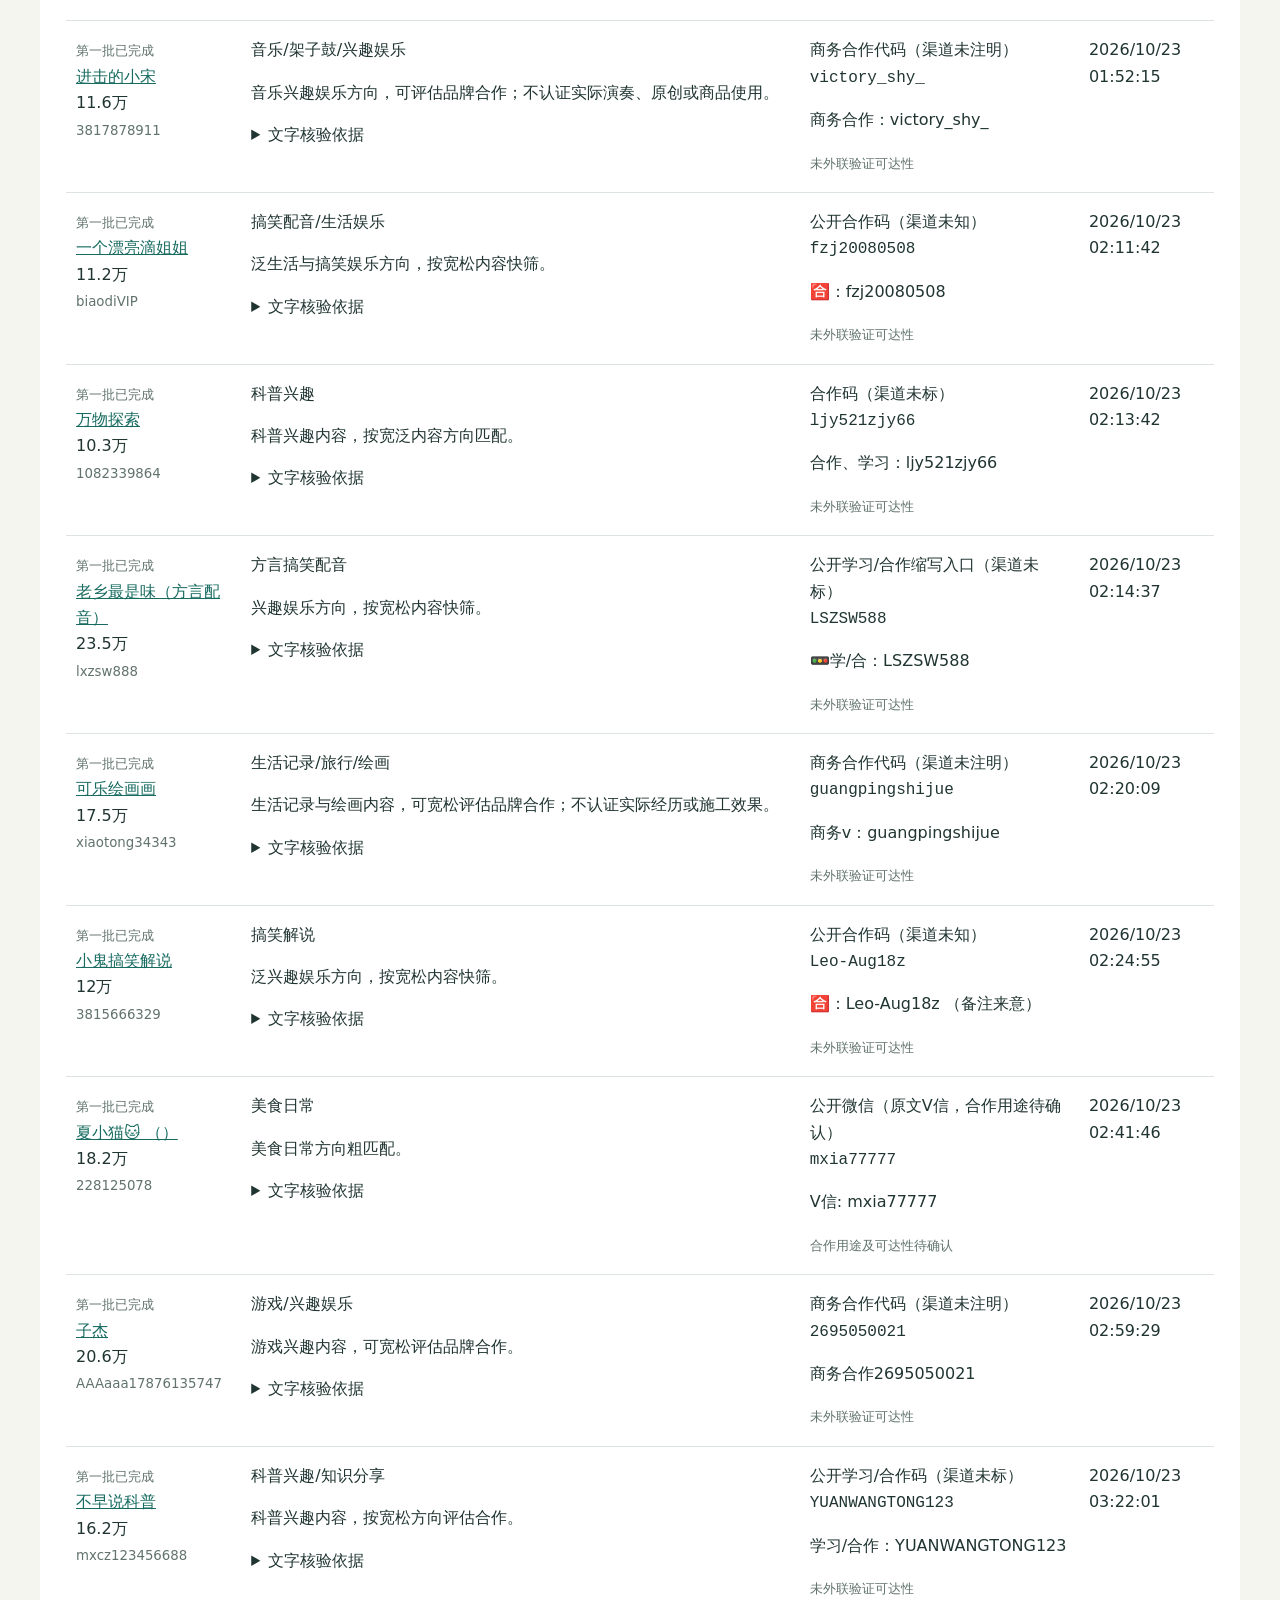
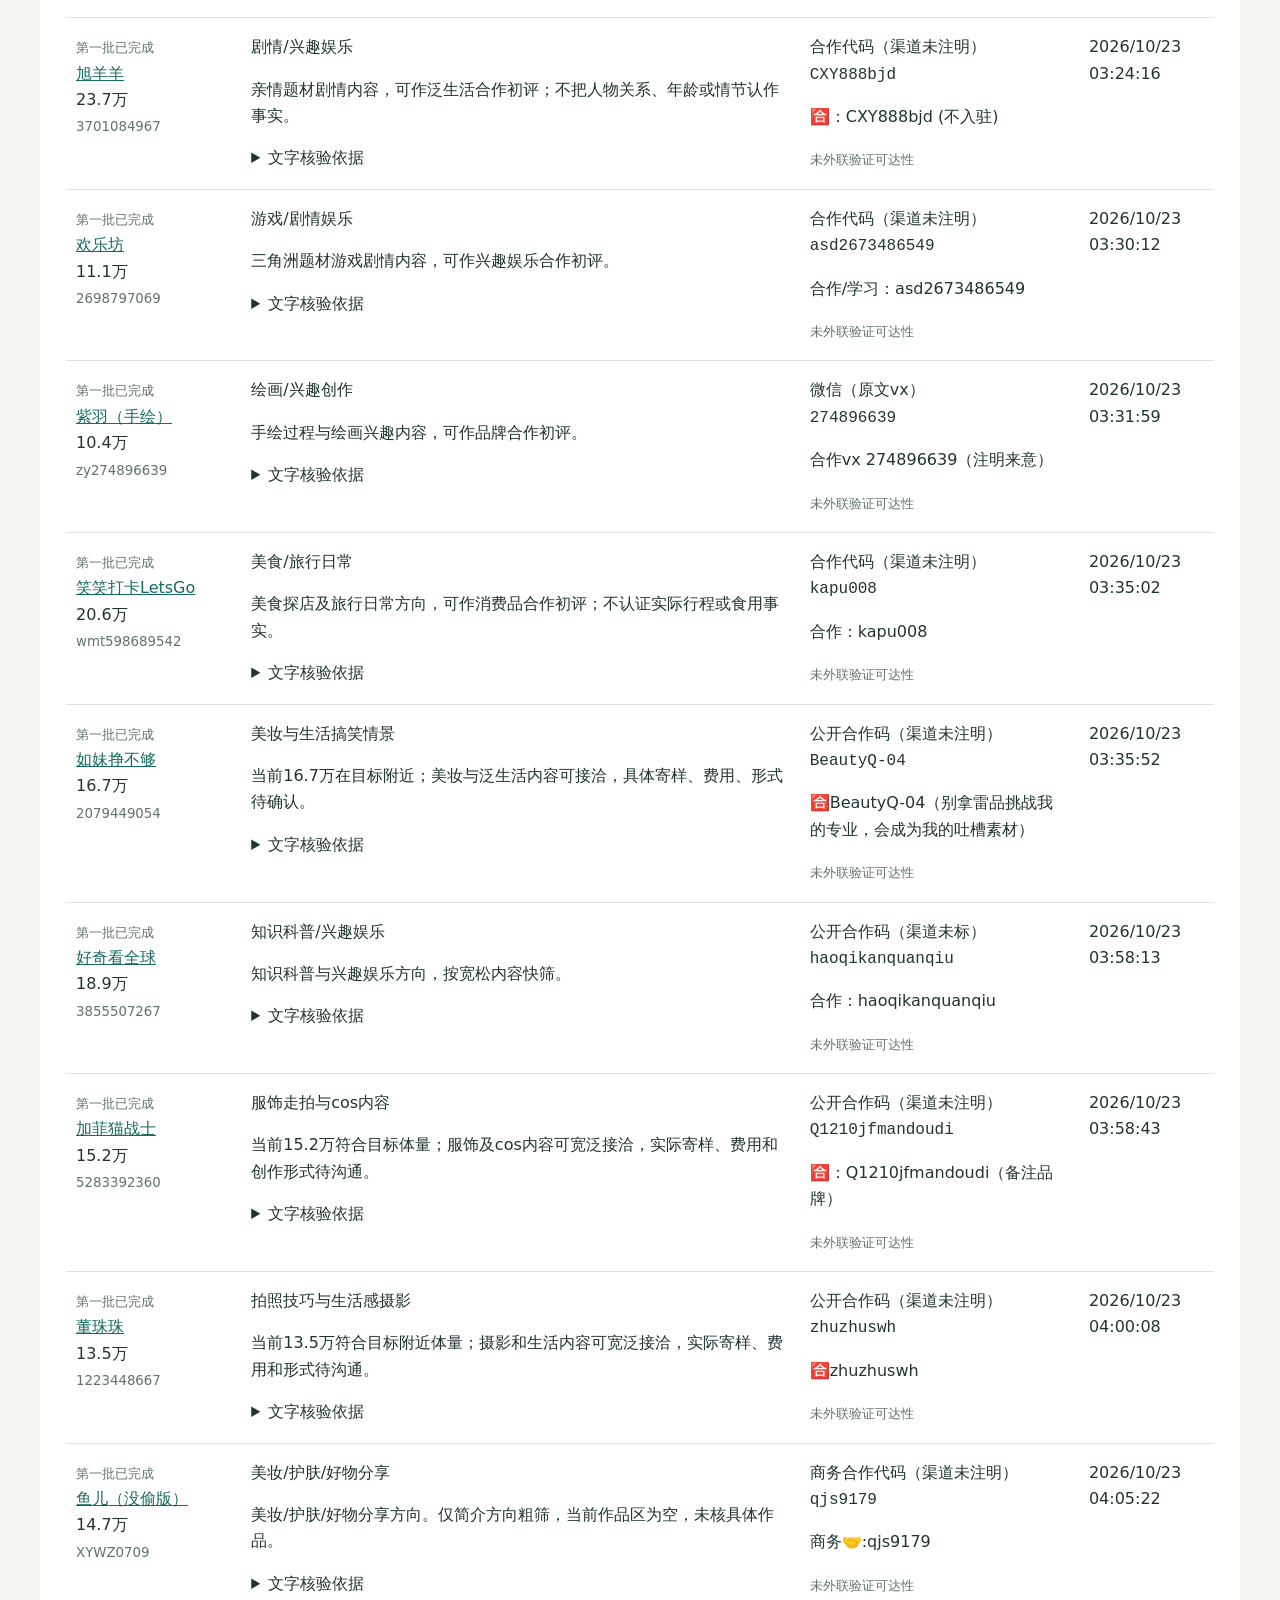
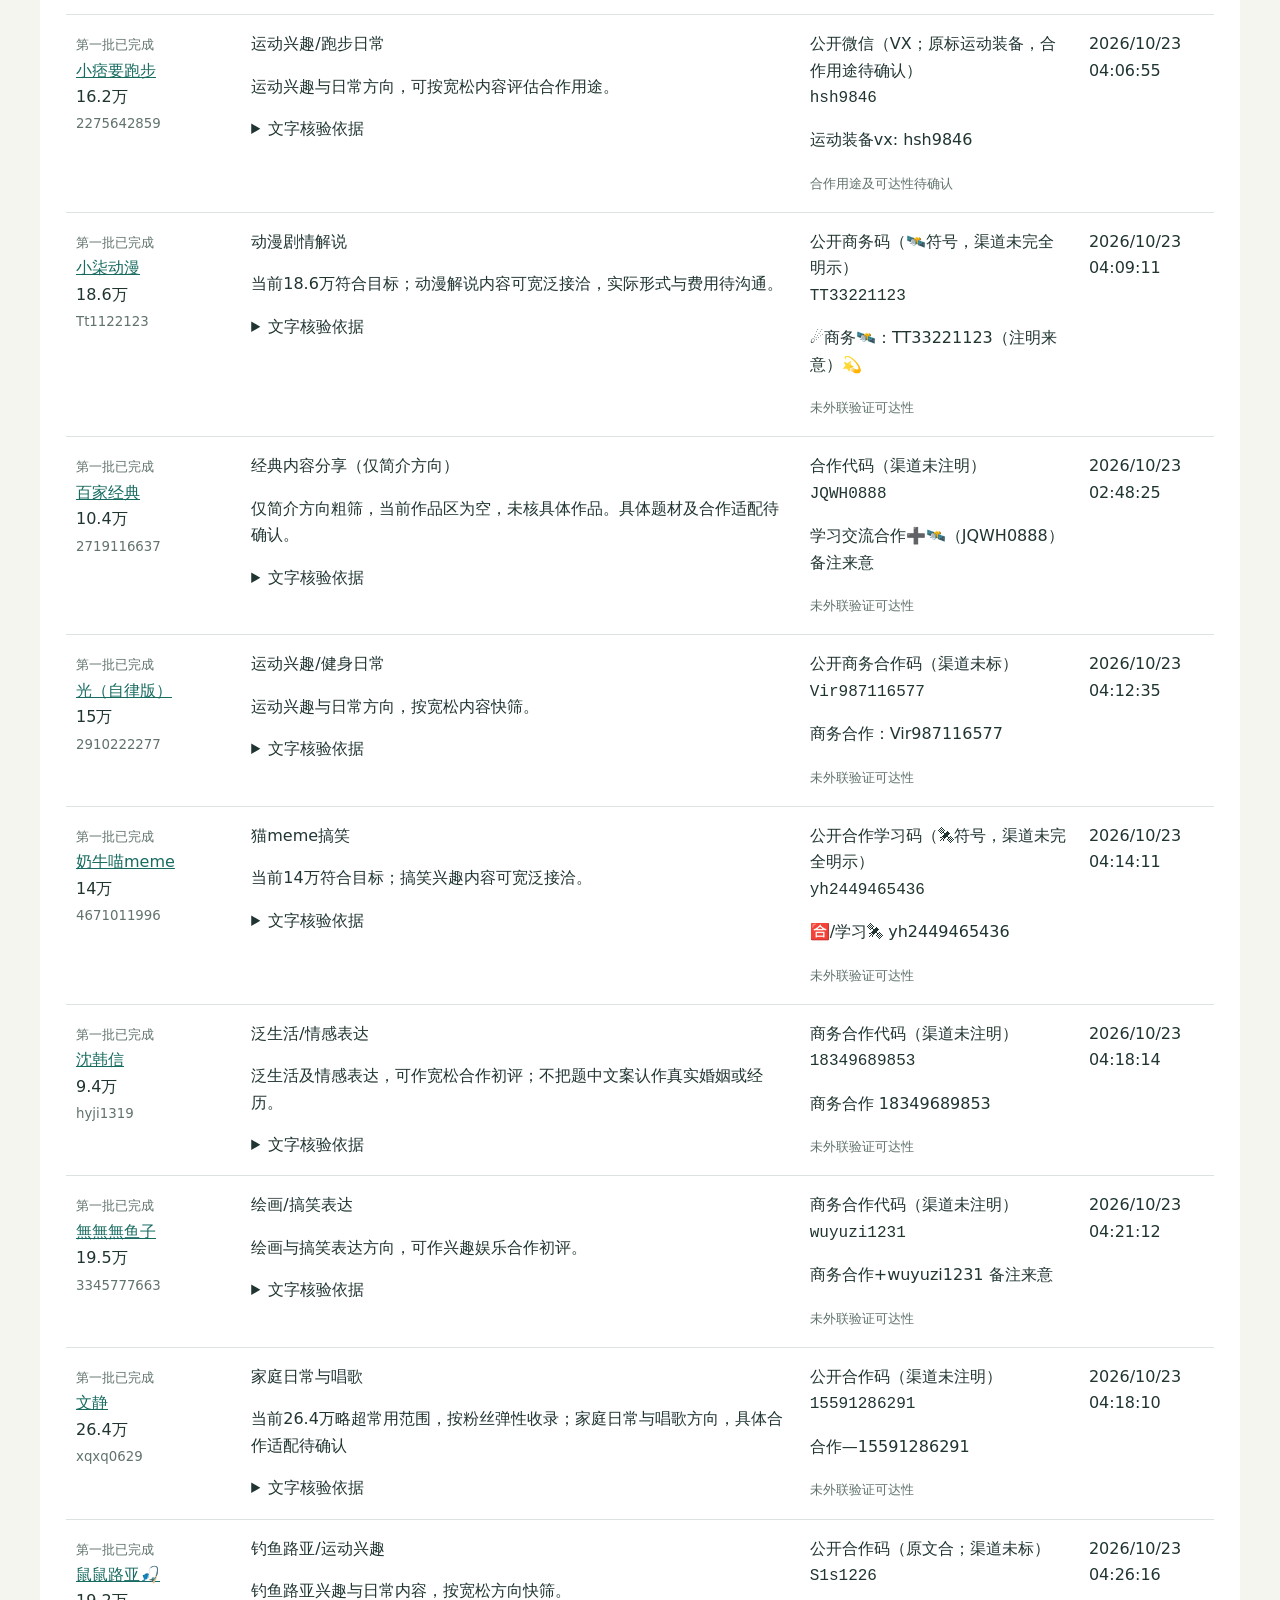
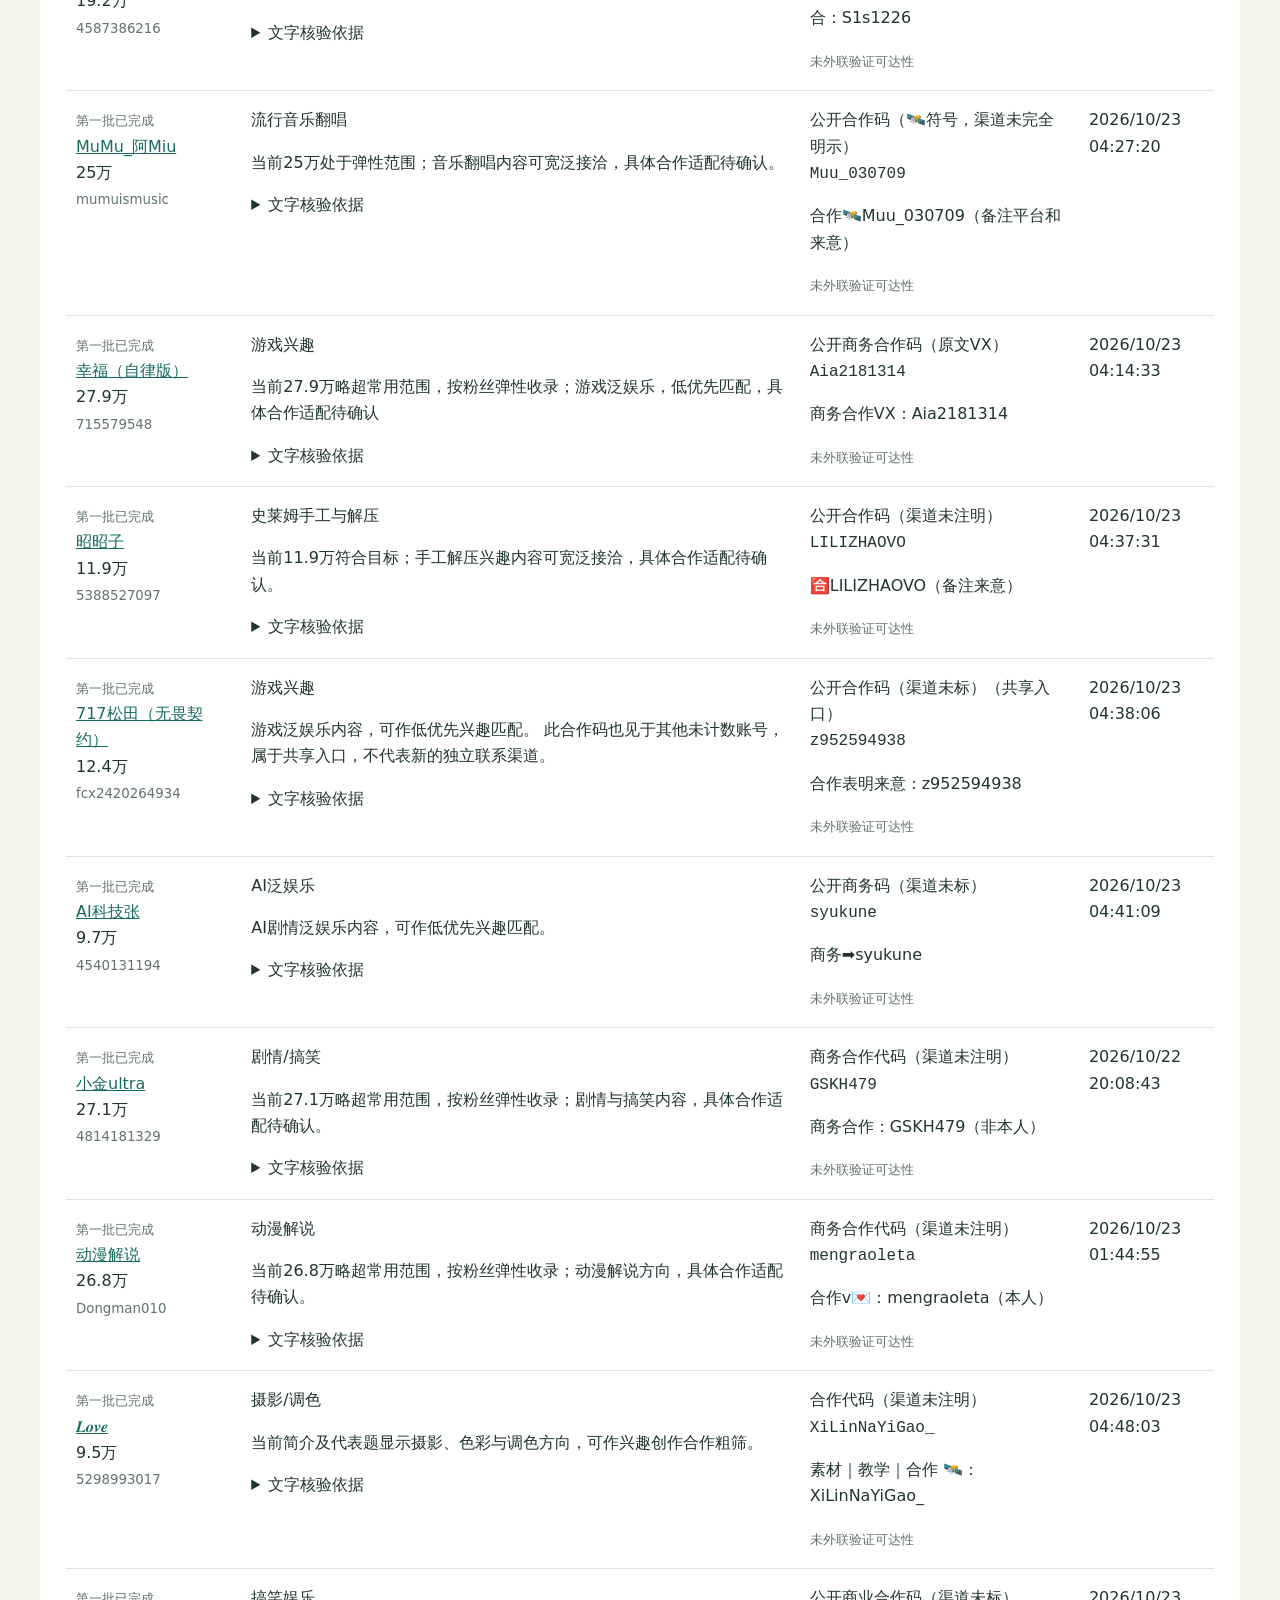
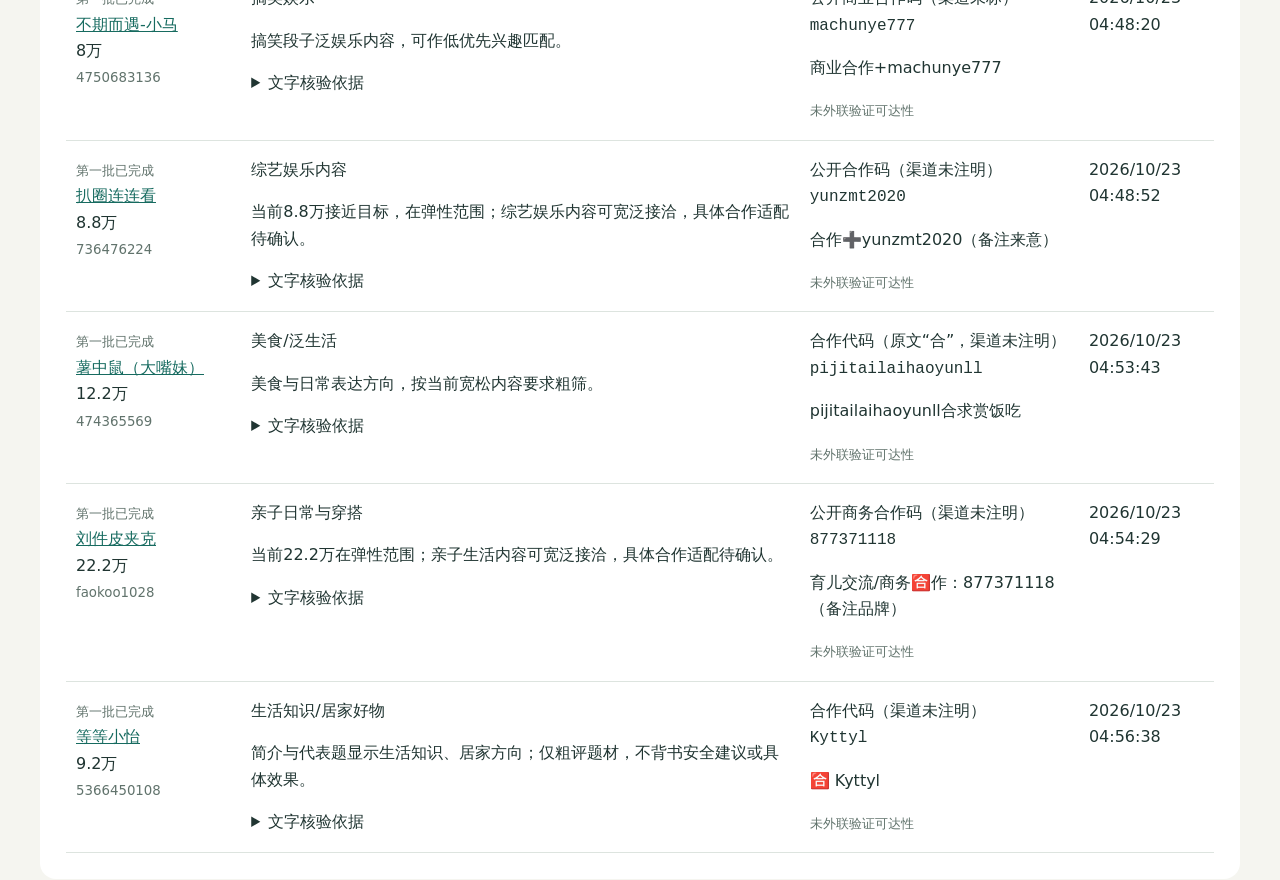
==== commit 59ab4049: "Update BD100 campaign bd50.html" ====
--- a/bd50.html
+++ b/bd50.html
@@ -1,11 +1,11 @@
-<!doctype html><html lang="zh-CN"><meta charset="utf-8"><meta name="viewport" content="width=device-width,initial-scale=1"><meta name="robots" content="noindex,nofollow"><title>快手 BD · 累计100位 · 第二批新增50位</title>
+<!doctype html><html lang="zh-CN"><meta charset="utf-8"><meta name="viewport" content="width=device-width,initial-scale=1"><meta name="robots" content="noindex,nofollow"><title>快手 BD · 累计150位 · 本轮新增100位</title>
 <style>body{font:16px/1.65 system-ui,sans-serif;background:#f5f5f0;color:#203532;max-width:1200px;margin:0 auto;padding:32px}a{color:#176b60}h1{font-size:34px;line-height:1.25}header,section{background:white;padding:26px;border-radius:16px;margin-bottom:20px}.stats{display:flex;gap:32px;flex-wrap:wrap}.stats strong{font-size:32px;display:block}input{padding:12px;width:min(500px,90%);border:1px solid #bbc9c4;border-radius:8px}table{border-collapse:collapse;width:100%}th,td{text-align:left;padding:16px 10px;border-bottom:1px solid #dde4df;vertical-align:top}small{color:#61736c}.wrap{overflow:auto}.status{color:#8a6520}.empty{padding:32px 0;color:#61736c}code{word-break:break-all}</style>
-<header><small>快手达人研究 · BD新策略</small><h1>第二批新增50位<br>累计目标100位</h1><p>弹性约8万—25万粉，内容方向宽松评估；须有具体公开联系方式。前50位保留；第二批另找50位，独立去重计数。</p><div class="stats"><div><strong id="count">0 / 50</strong>第二批已核验上线</div><div><strong id="left">50</strong>尚需补齐</div><div><strong id="total">50 / 100</strong>累计已上线</div></div><p class="status" id="status">正在读取发布状态…</p><small id="time"></small></header>
+<header><small>快手达人研究 · BD新策略</small><h1>本轮新增100位<br>累计目标150位</h1><p>弹性约8万—25万粉，内容方向宽松评估；须有具体公开联系方式。前50位保留；本轮目标提高到100位，已完成的本轮账号保留，独立去重计数。</p><div class="stats"><div><strong id="count">0 / 100</strong>第二批已核验上线</div><div><strong id="left">100</strong>尚需补齐</div><div><strong id="total">50 / 150</strong>累计已上线</div></div><p class="status" id="status">正在读取发布状态…</p><small id="time"></small></header>
 <section><h2>合作方向</h2><p>优先洗护、个护、家居清洁及匹配的生活内容；有明确依据的男性账号优先。以寄样＋小额服务费为沟通方向，实际报价、接样意愿和交付形式待确认。尚未外联。</p><p>先匹配具体选题，再确认内容形式、交付时间、修改范围、使用授权与报价。粉丝规模不代表费用或效果。公开微信用途不明时单列“合作用途待确认”；私人、粉丝群、互助及购买售后入口不收录。</p></section>
 <section><h2>累计公开联系名单（前50位＋本次新增）</h2><input id="query" type="search" placeholder="搜索达人、内容或联系方式" aria-label="搜索名单"><div class="wrap" id="results"></div></section>
 <footer><a href="./">查看更早研究名单</a> · 前50位保留，下表新增第二批；其他历史结果不抵本批目标。</footer>
 <script>
 const esc=s=>String(s??'').replace(/[&<>"']/g,c=>({'&':'&amp;','<':'&lt;','>':'&gt;','"':'&quot;',"'":'&#39;'}[c]));let data={creators:[],previousCreators:[]};
 function render(){const q=document.getElementById('query').value.trim().toLowerCase(),rows=[...data.creators,...(data.previousCreators||[])].filter(r=>[r.name,r.category,r.contactValue,r.contentEvidence].join(' ').toLowerCase().includes(q));document.getElementById('results').innerHTML=rows.length?'<table><thead><tr><th>达人 / 粉丝</th><th>内容与合作适配</th><th>公开联系原文</th><th>核验时间</th></tr></thead><tbody>'+rows.map(r=>'<tr><td><small>'+(data.creators.some(c=>c.profileUrl===r.profileUrl)?'第二批新增':'第一批已完成')+'</small><br><a target="_blank" rel="noopener noreferrer" href="'+esc(/^https:\/\/www\.kuaishou\.com\/profile\/3x[a-z0-9]+$/.test(r.profileUrl)?r.profileUrl:'#')+'">'+esc(r.name)+'</a><br>'+esc(r.fansDisplay)+'<br><small>'+esc(r.kuaishouId)+'</small></td><td>'+esc(r.category)+'<p>'+esc(r.fitReason)+'</p><details><summary>文字核验依据</summary>'+esc(r.contentEvidence)+'</details></td><td>'+esc(r.contactChannel)+'<br><code>'+esc(r.contactValue)+'</code><p>'+esc(r.contactQuote)+'</p>'+(r.contactPurposePending?'<small>合作用途及可达性待确认</small>':'<small>未外联验证可达性</small>')+'</td><td>'+esc(new Date(r.verifiedAt).toLocaleString('zh-CN',{timeZone:'Asia/Shanghai'}))+'</td></tr>').join('')+'</tbody></table>':'<p class="empty">'+(data.creators.length?'暂无匹配结果。':'新批次尚无已核验上线人选。旧名单没有移入，合格新资料审核后陆续同步。')+'</p>'}
-async function load(){try{const r=await fetch('bd50-data.json?t='+Date.now(),{cache:'no-store'});if(!r.ok)throw Error(r.status);const d=await r.json();if(d.campaignId!=='bd50_100k_200k_20261023_batch2'||d.target!==50||!Array.isArray(d.creators)||d.creators.some(x=>(x.followers<d.minimumFollowers||x.followers>d.maximumFollowers)&&!(d.followerExceptions||[]).some(e=>e.profileUrl===x.profileUrl&&e.kuaishouId===x.kuaishouId&&e.followers===x.followers)))throw Error('名单数据不符合本批范围');data=d;document.getElementById('count').textContent=d.creators.length+' / 50';document.getElementById('left').textContent=50-d.creators.length;document.getElementById('total').textContent=((d.previousCreators||[]).length+d.creators.length)+' / 100';document.getElementById('status').textContent=d.statusNote;document.getElementById('time').textContent='发布更新时间：'+new Date(d.updatedAt).toLocaleString('zh-CN',{timeZone:'Asia/Shanghai'});render()}catch(e){document.getElementById('status').textContent='当前数据未能读取，请稍后刷新。'}}document.getElementById('query').addEventListener('input',render);load();setInterval(()=>{if(!document.hidden)load()},30000);
+async function load(){try{const r=await fetch('bd50-data.json?t='+Date.now(),{cache:'no-store'});if(!r.ok)throw Error(r.status);const d=await r.json();if(d.campaignId!=='bd50_100k_200k_20261023_batch2'||!Number.isSafeInteger(d.target)||d.target<1||d.creators.length>d.target||d.cumulativeTarget!==(d.previousCreators||[]).length+d.target||!Array.isArray(d.creators)||d.creators.some(x=>(x.followers<d.minimumFollowers||x.followers>d.maximumFollowers)&&!(d.followerExceptions||[]).some(e=>e.profileUrl===x.profileUrl&&e.kuaishouId===x.kuaishouId&&e.followers===x.followers)))throw Error('名单数据不符合本批范围');data=d;document.getElementById('count').textContent=d.creators.length+' / '+d.target;document.getElementById('left').textContent=d.target-d.creators.length;document.getElementById('total').textContent=((d.previousCreators||[]).length+d.creators.length)+' / '+d.cumulativeTarget;document.getElementById('status').textContent=d.statusNote;document.getElementById('time').textContent='发布更新时间：'+new Date(d.updatedAt).toLocaleString('zh-CN',{timeZone:'Asia/Shanghai'});render()}catch(e){document.getElementById('status').textContent='当前数据未能读取，请稍后刷新。'}}document.getElementById('query').addEventListener('input',render);load();setInterval(()=>{if(!document.hidden)load()},30000);
 </script></html>
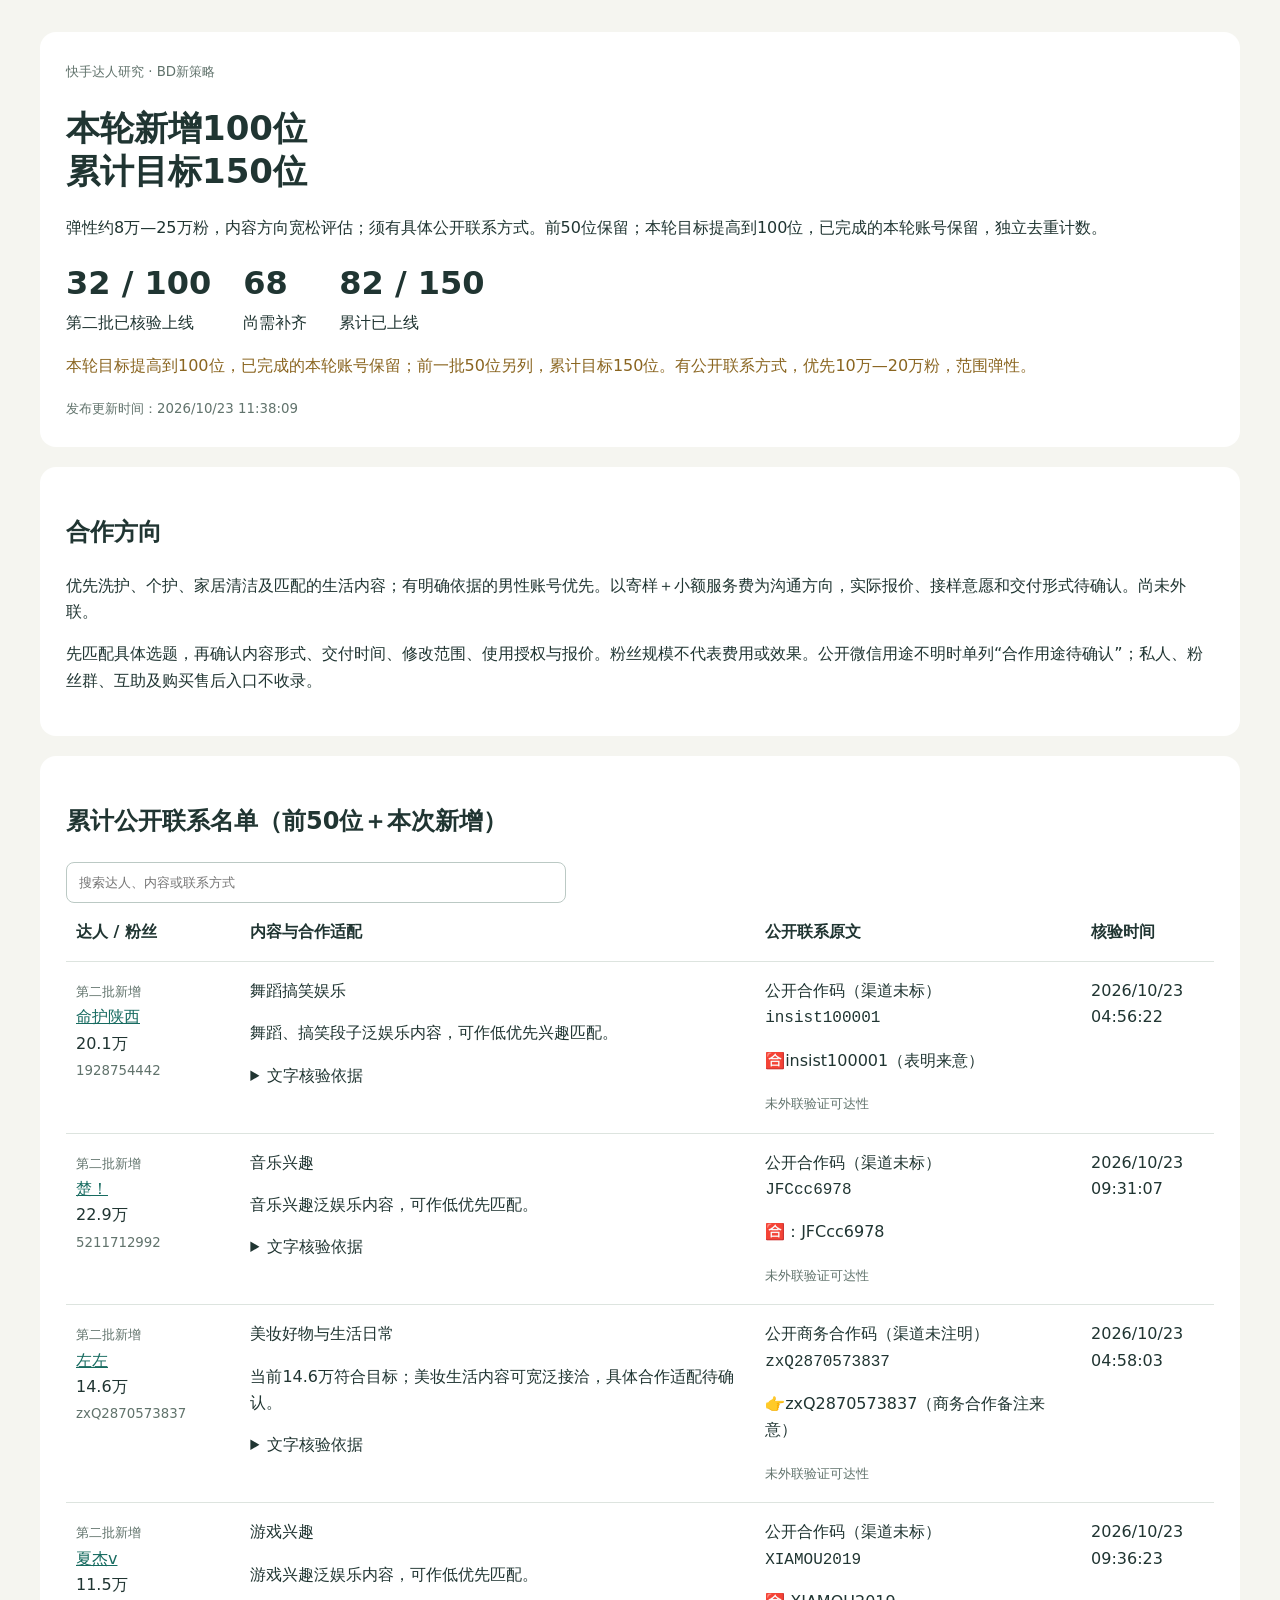
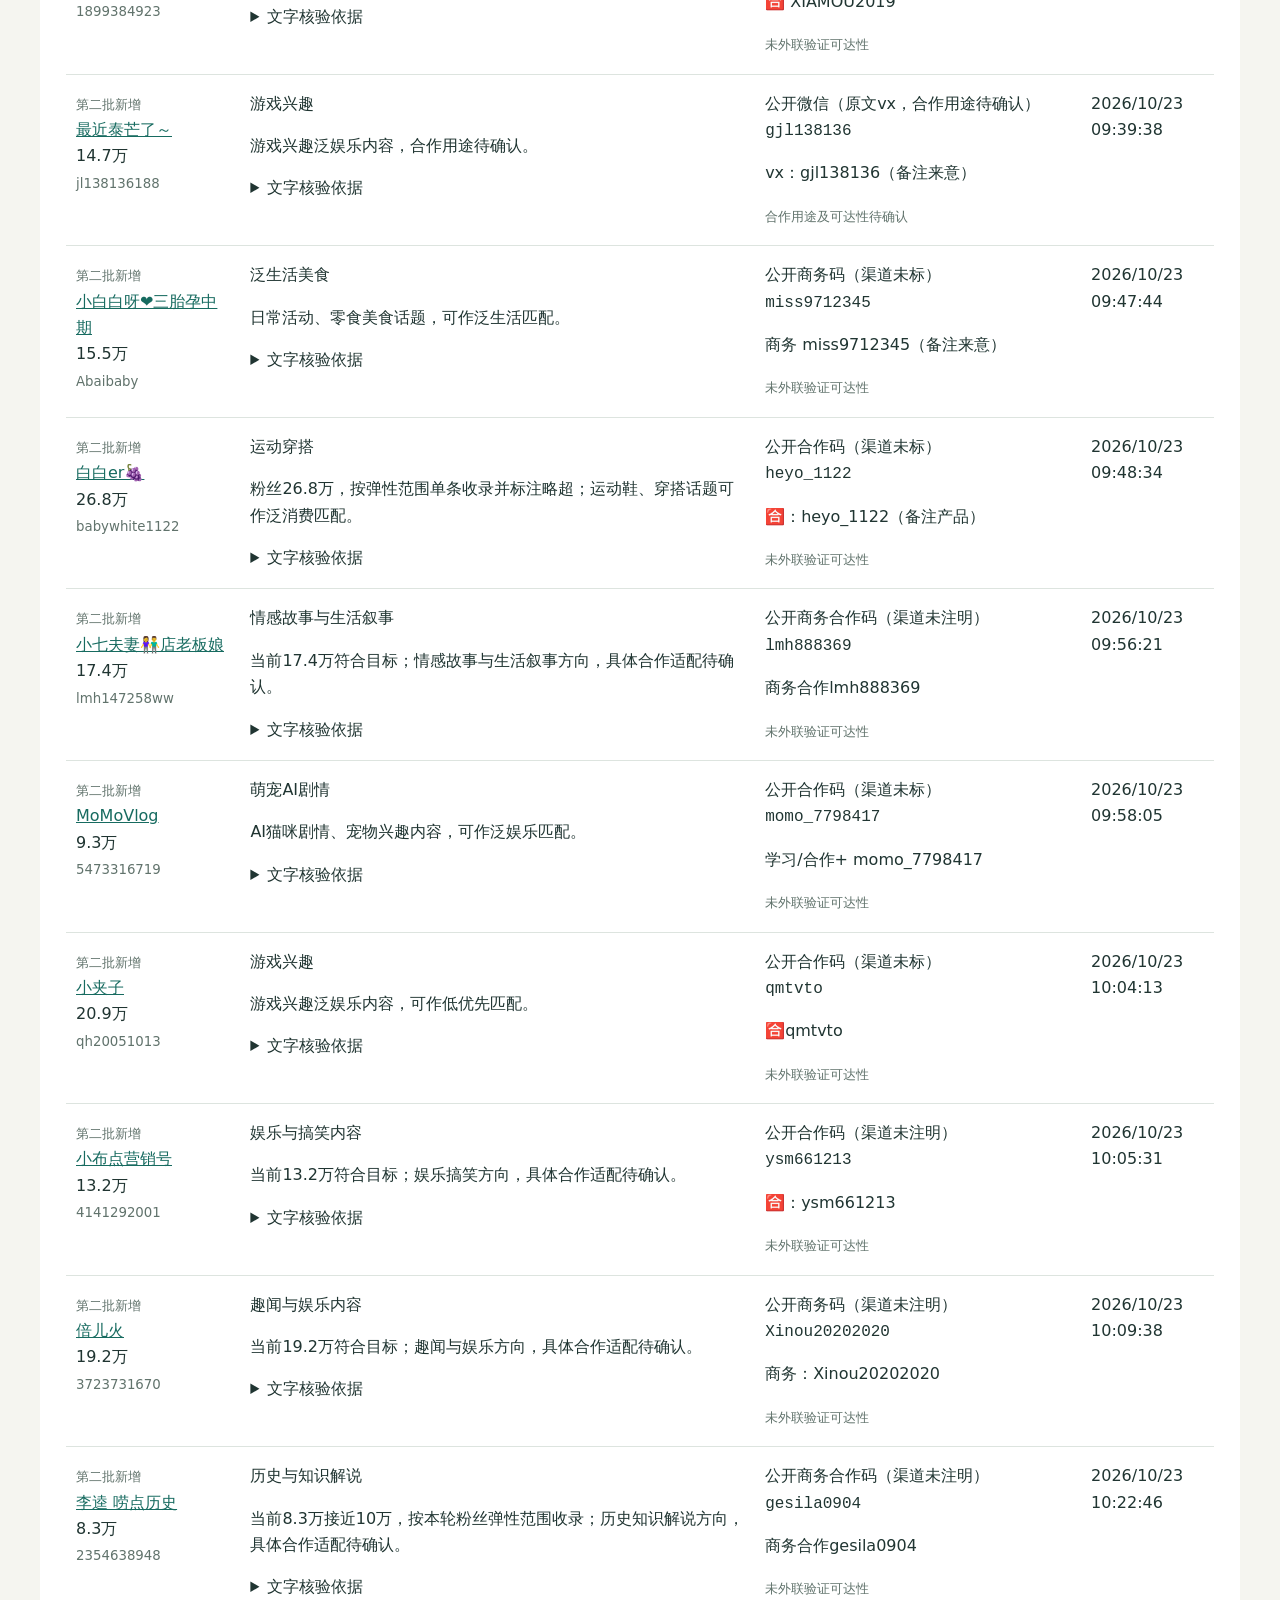
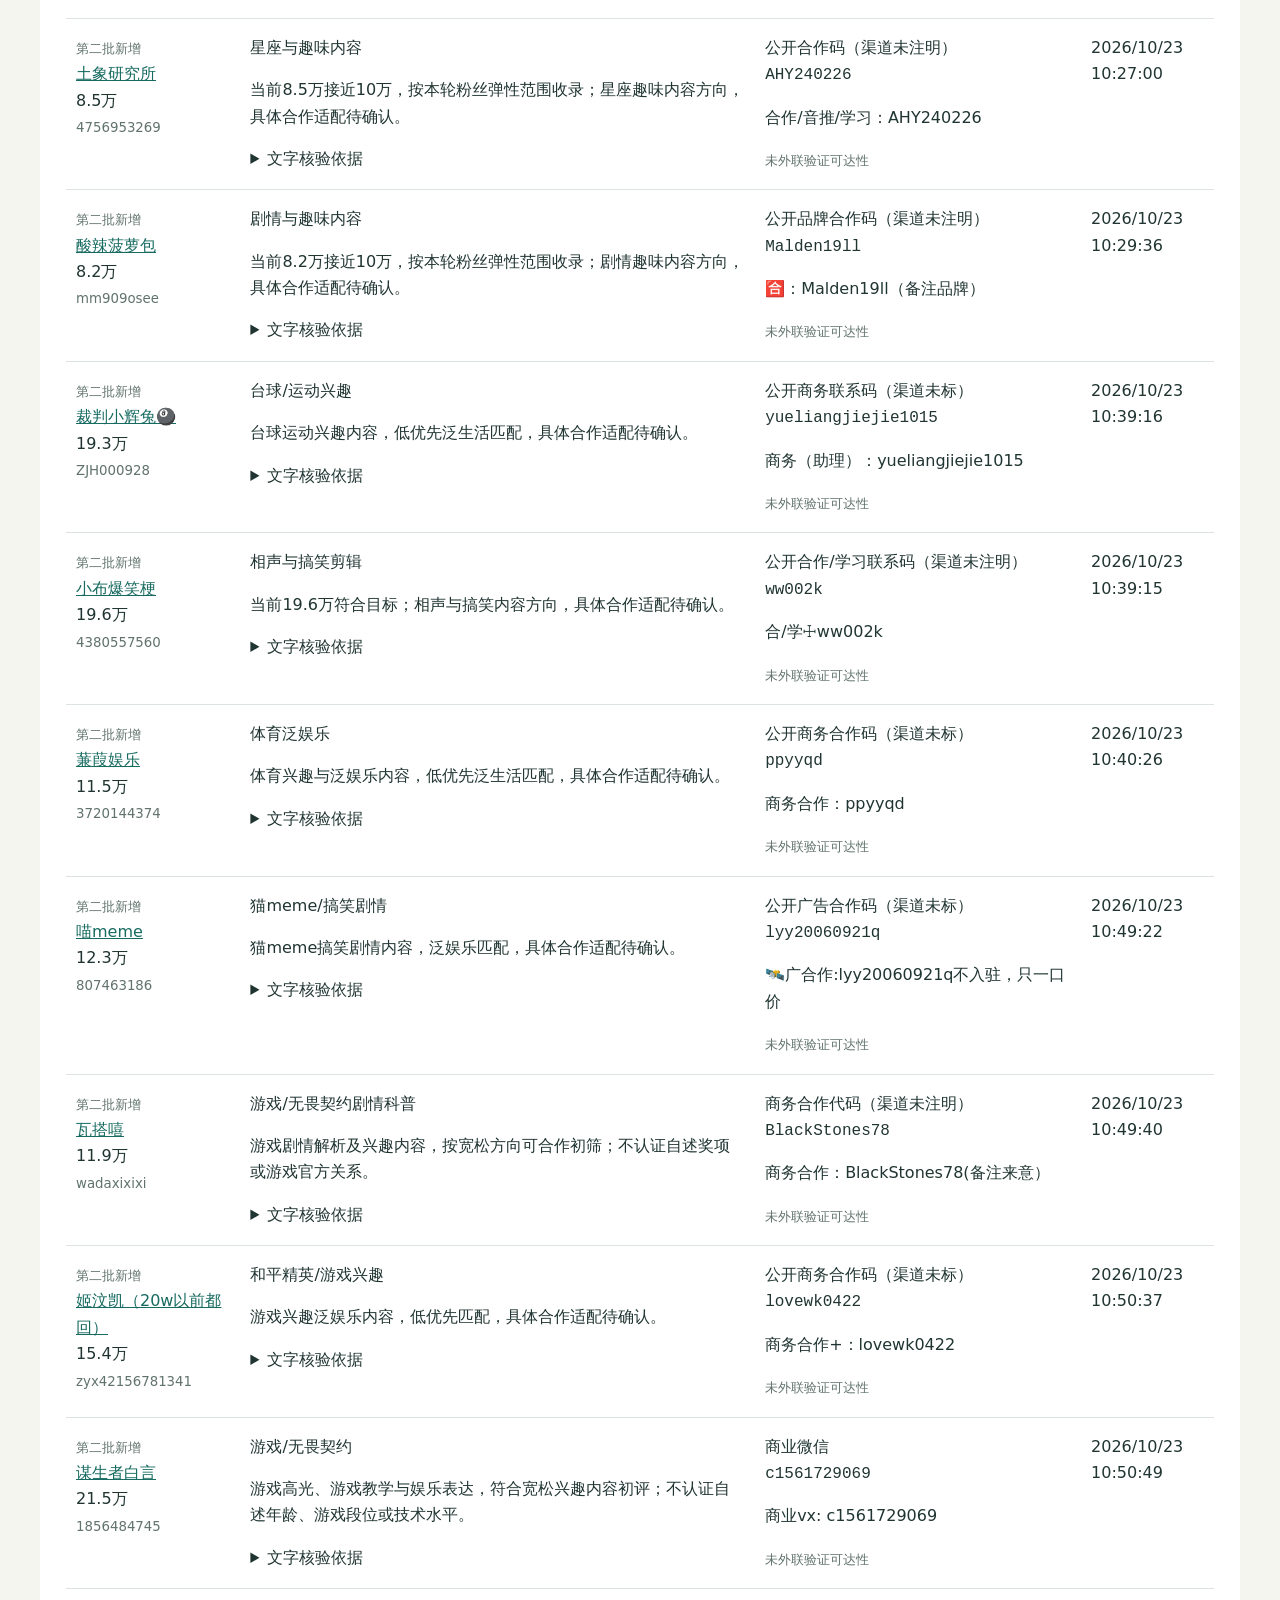
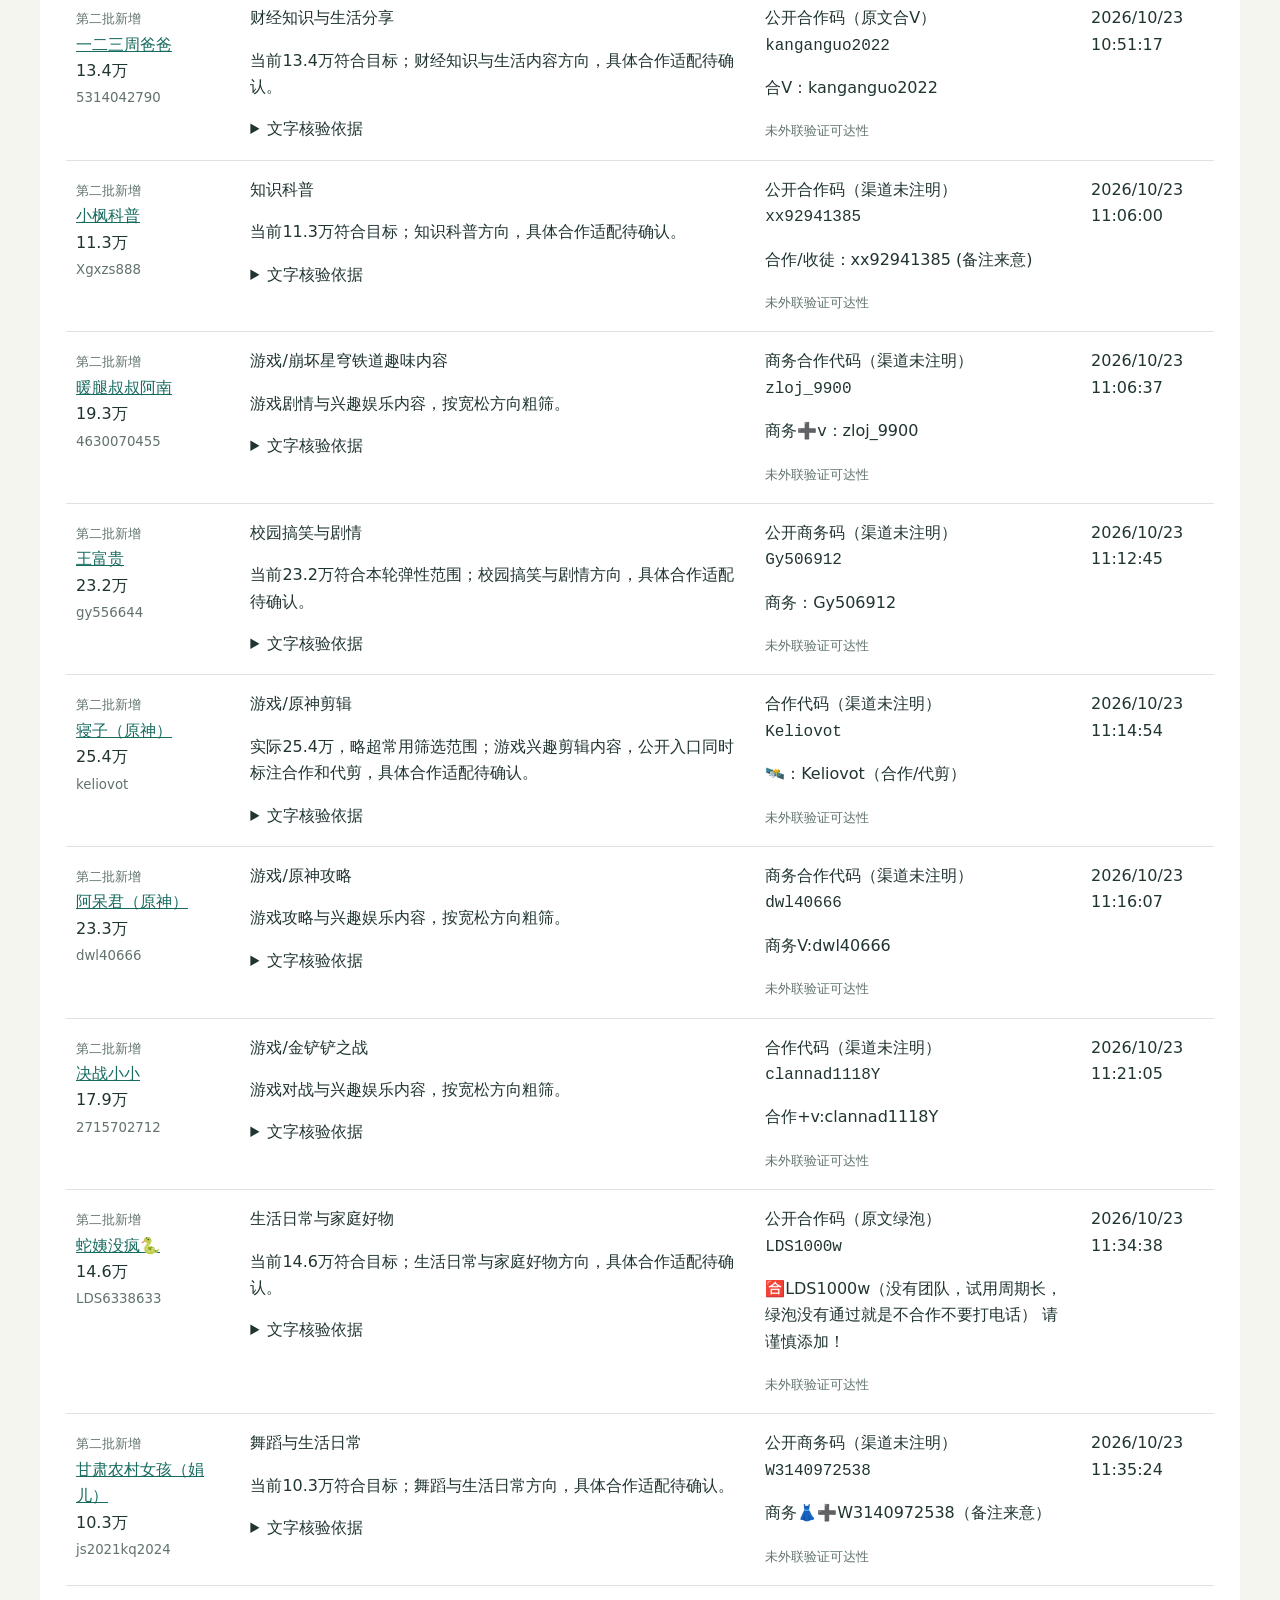
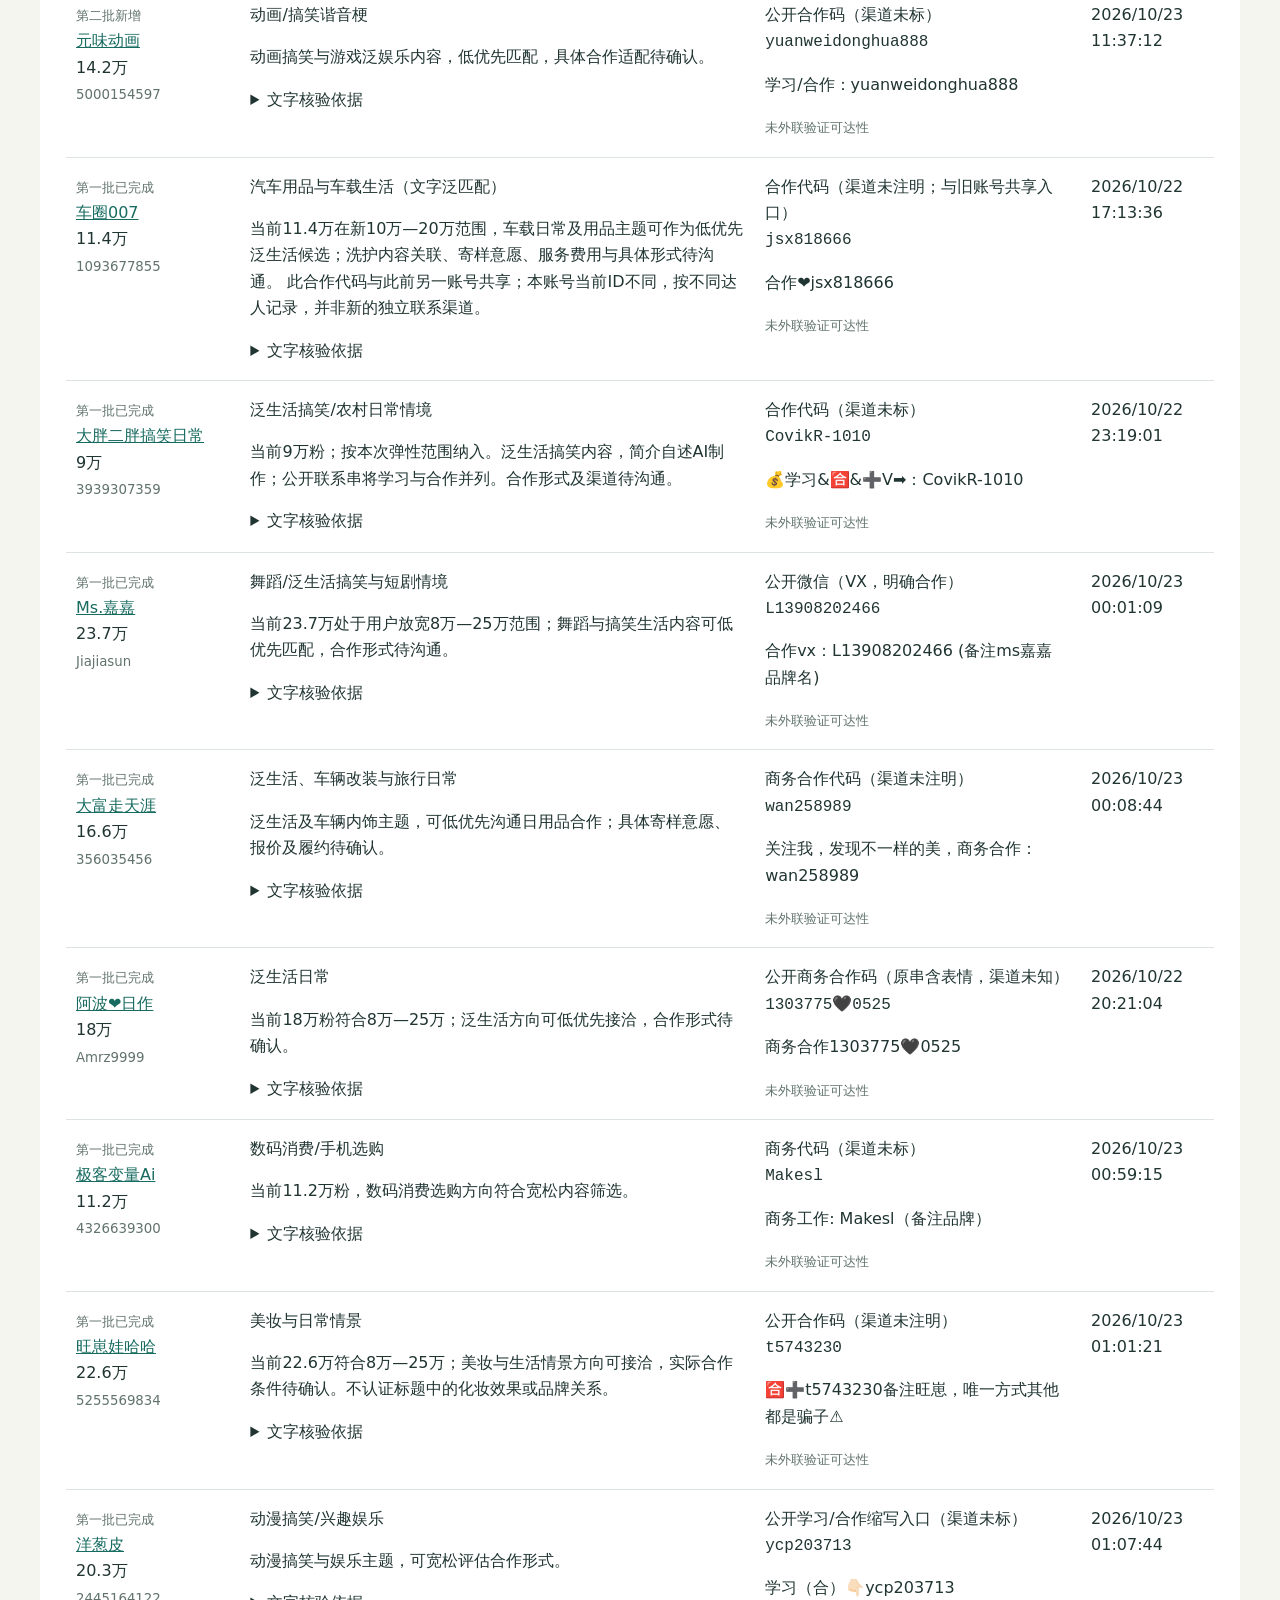
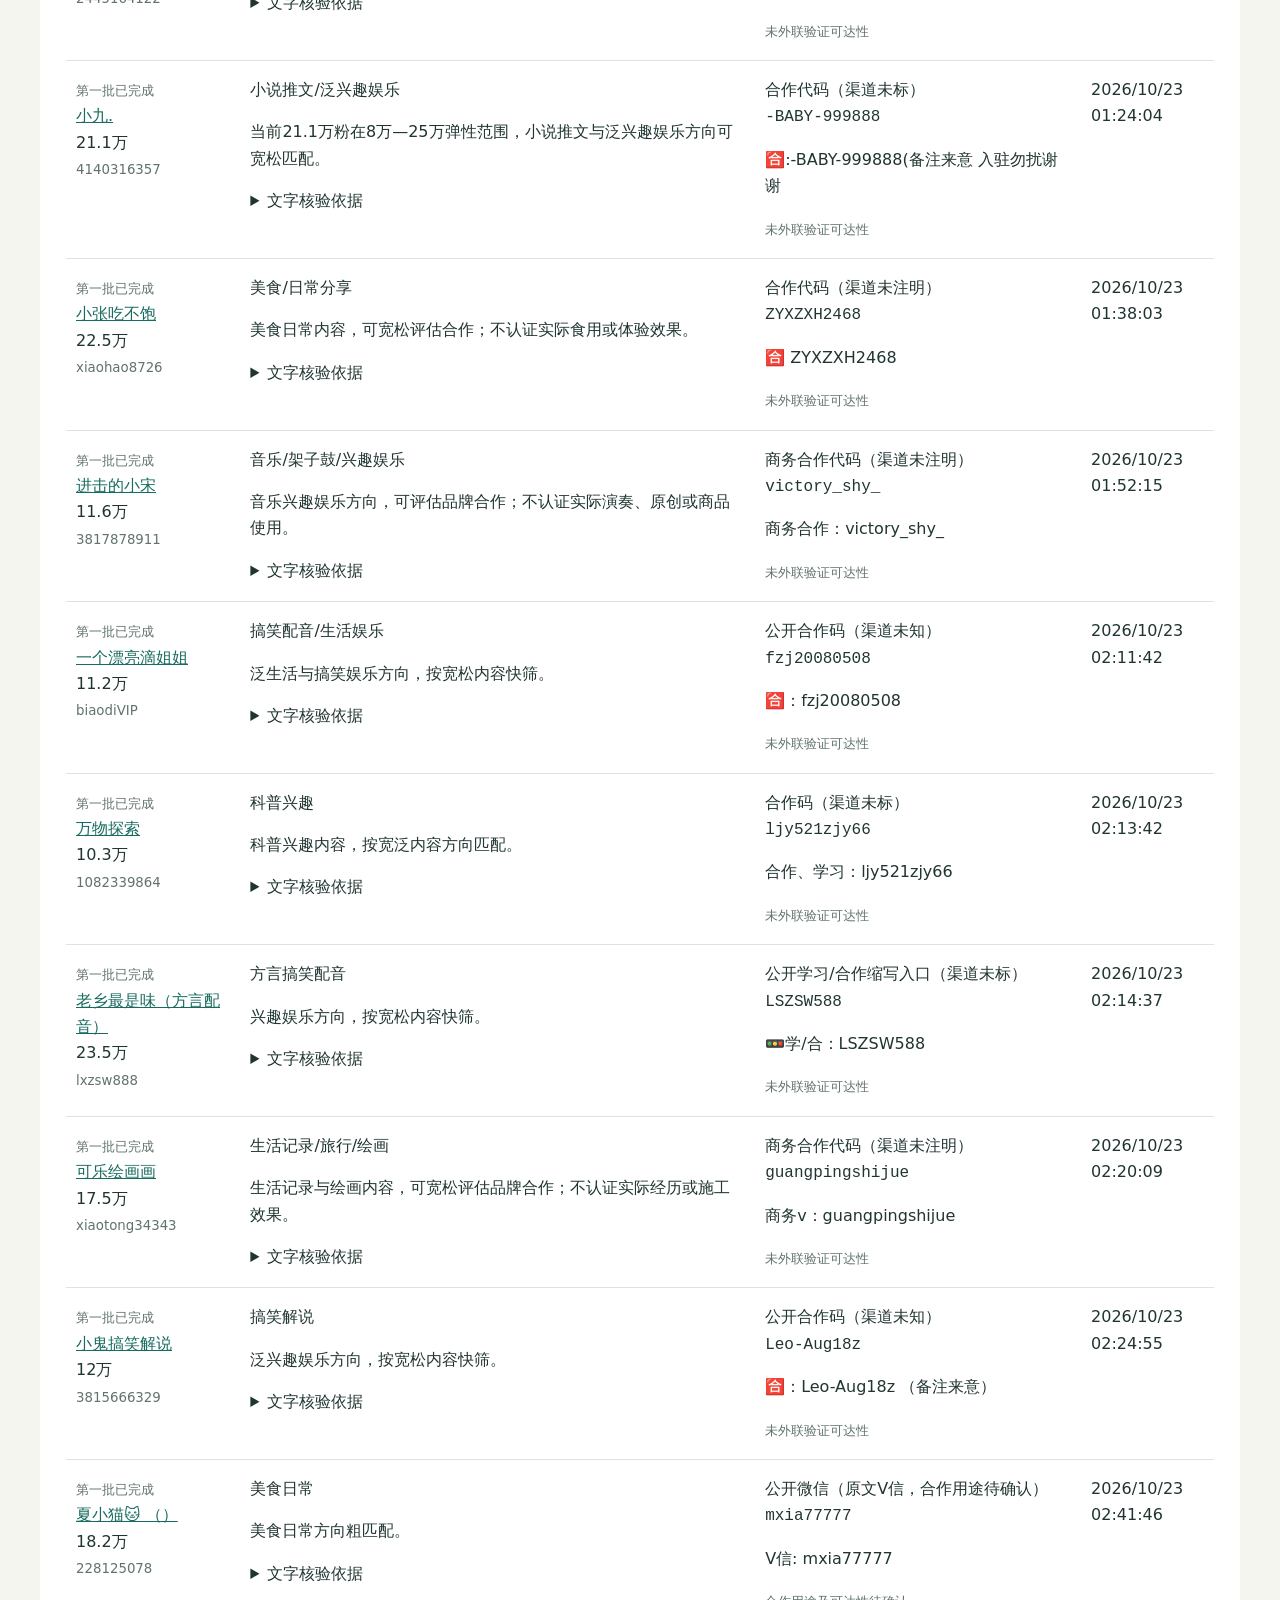
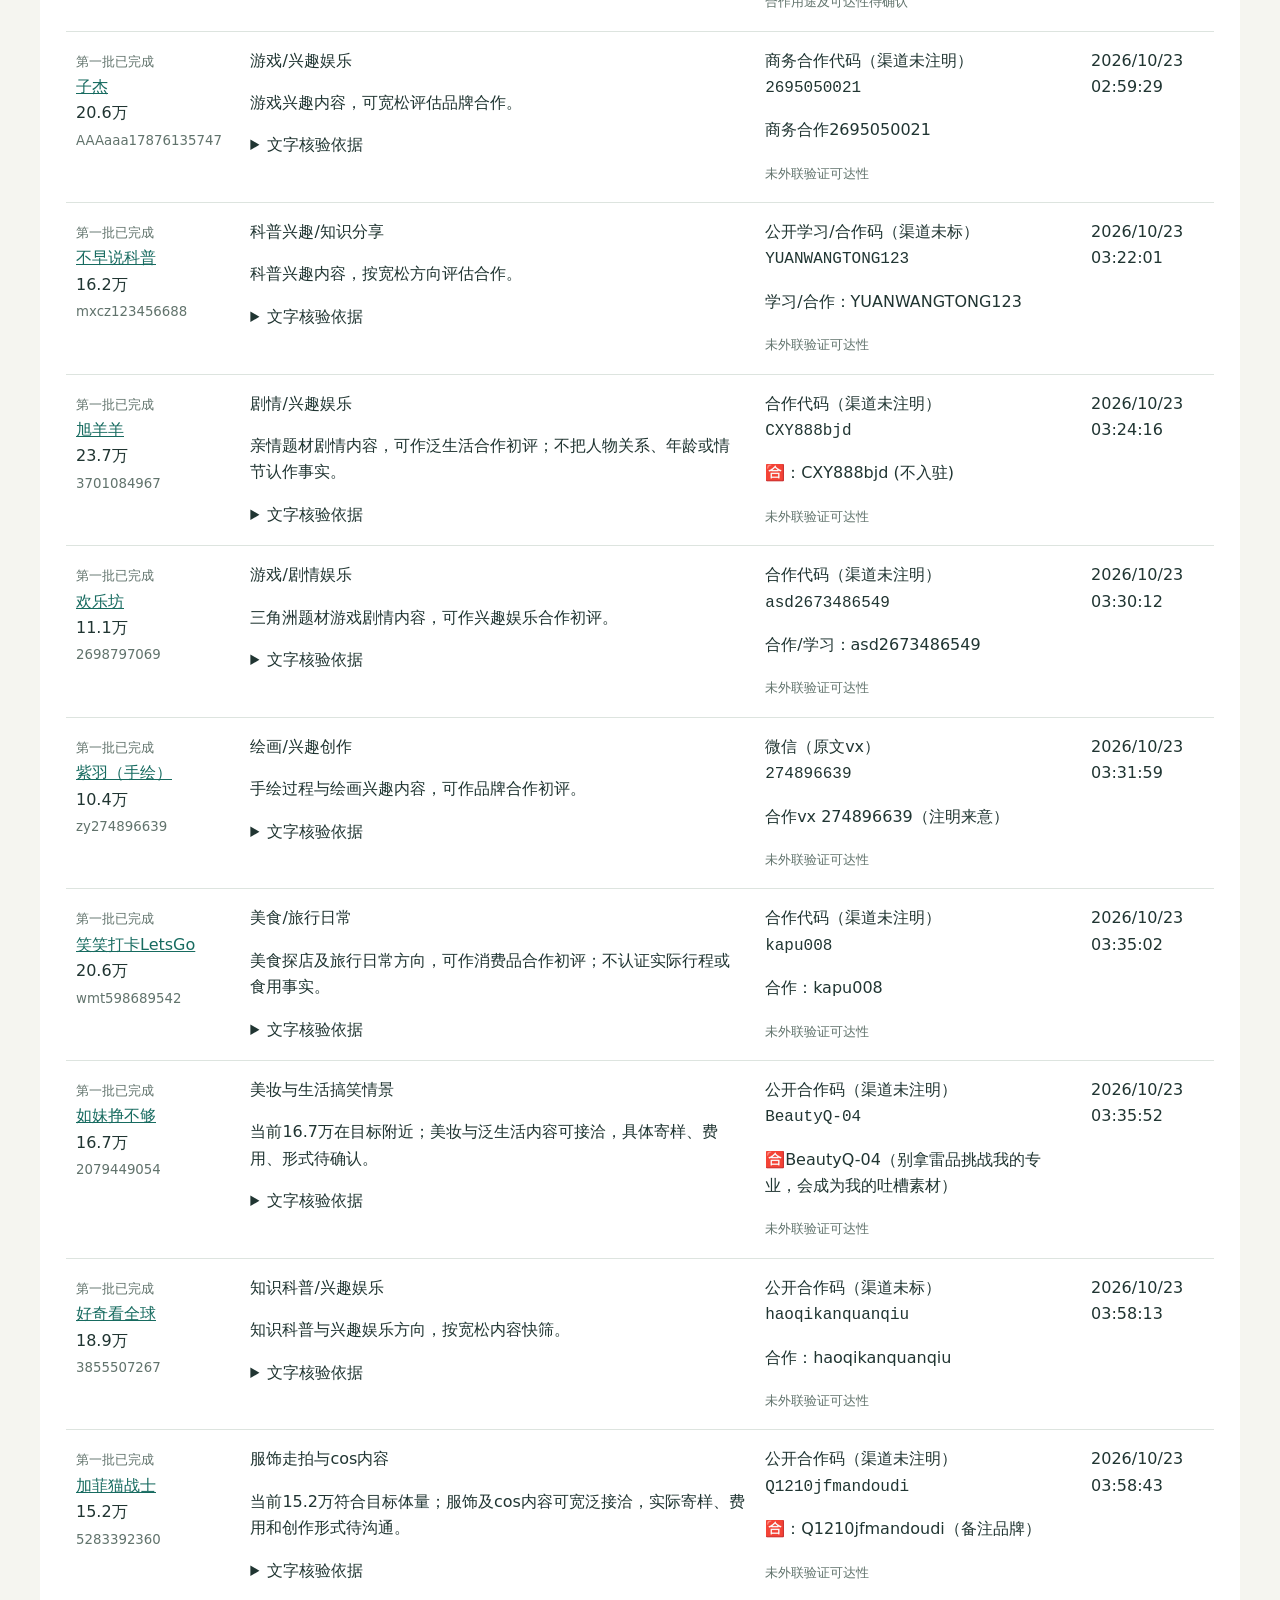
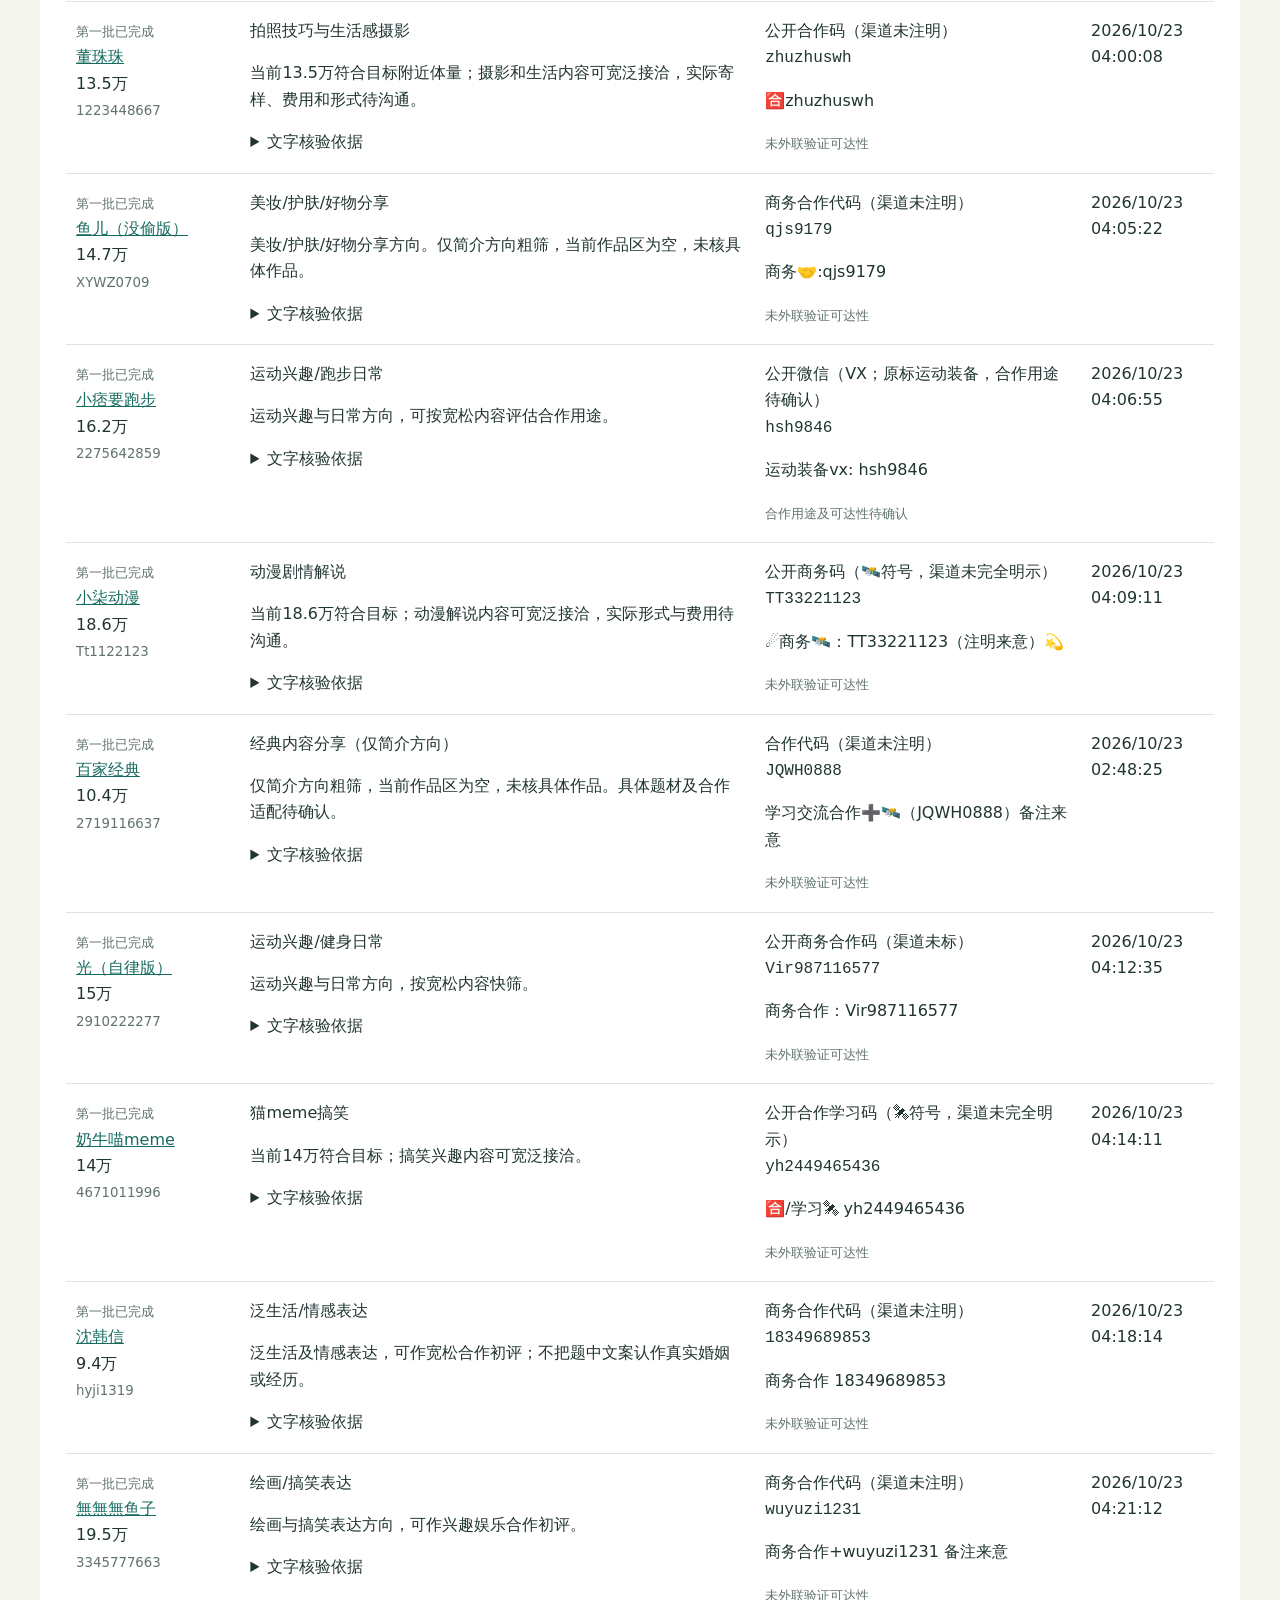
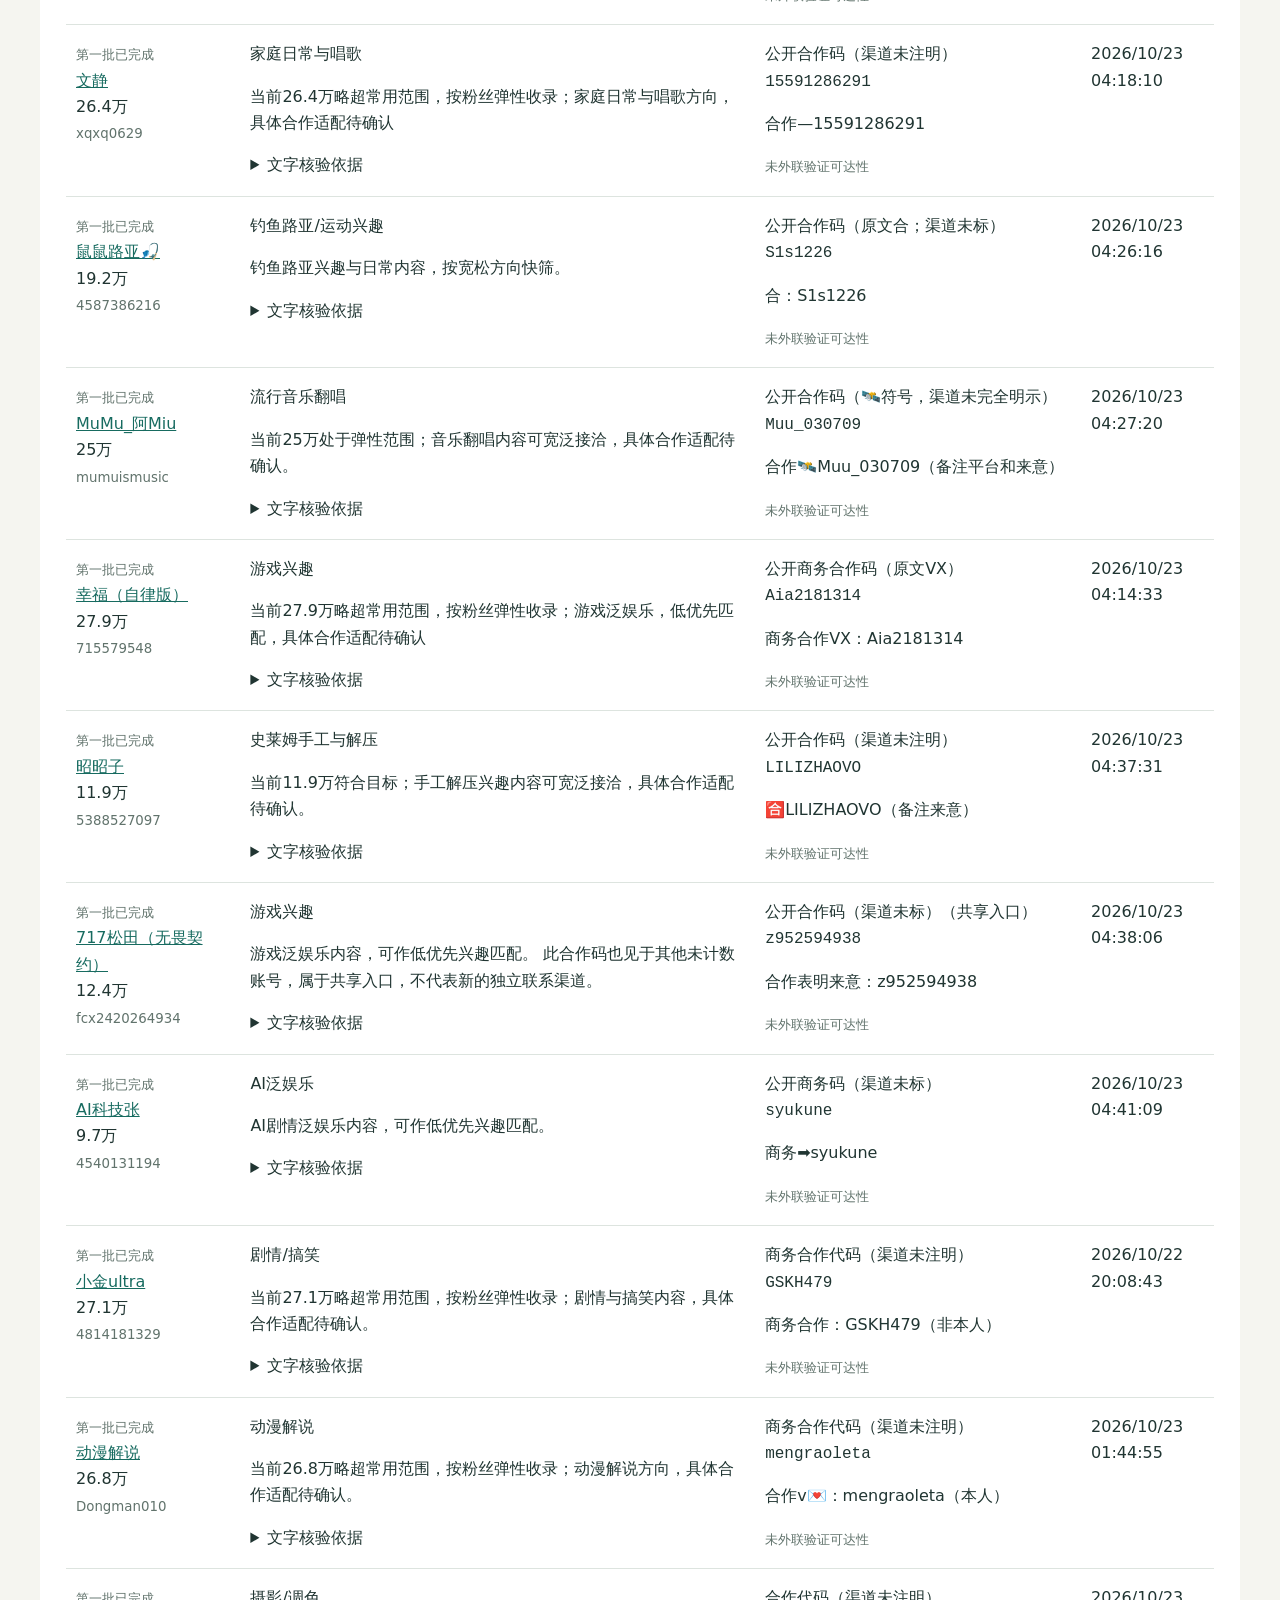
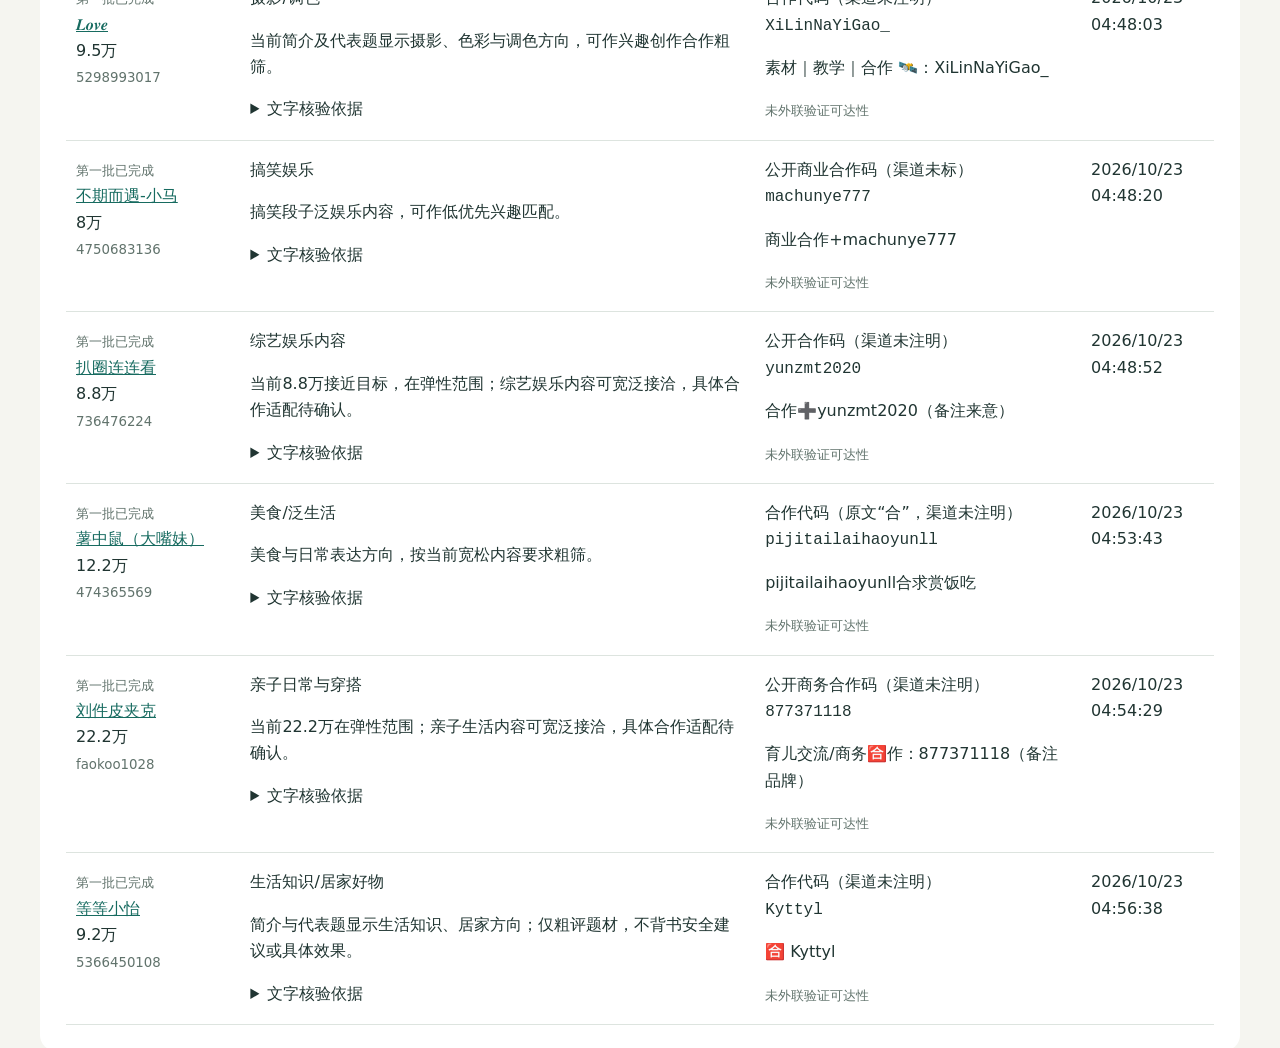
==== commit aadafd09: "Update BD100 campaign bd50.html" ====
--- a/bd50.html
+++ b/bd50.html
@@ -6,6 +6,6 @@
 <footer><a href="./">查看更早研究名单</a> · 前50位保留，下表新增第二批；其他历史结果不抵本批目标。</footer>
 <script>
 const esc=s=>String(s??'').replace(/[&<>"']/g,c=>({'&':'&amp;','<':'&lt;','>':'&gt;','"':'&quot;',"'":'&#39;'}[c]));let data={creators:[],previousCreators:[]};
-function render(){const q=document.getElementById('query').value.trim().toLowerCase(),rows=[...data.creators,...(data.previousCreators||[])].filter(r=>[r.name,r.category,r.contactValue,r.contentEvidence].join(' ').toLowerCase().includes(q));document.getElementById('results').innerHTML=rows.length?'<table><thead><tr><th>达人 / 粉丝</th><th>内容与合作适配</th><th>公开联系原文</th><th>核验时间</th></tr></thead><tbody>'+rows.map(r=>'<tr><td><small>'+(data.creators.some(c=>c.profileUrl===r.profileUrl)?'第二批新增':'第一批已完成')+'</small><br><a target="_blank" rel="noopener noreferrer" href="'+esc(/^https:\/\/www\.kuaishou\.com\/profile\/3x[a-z0-9]+$/.test(r.profileUrl)?r.profileUrl:'#')+'">'+esc(r.name)+'</a><br>'+esc(r.fansDisplay)+'<br><small>'+esc(r.kuaishouId)+'</small></td><td>'+esc(r.category)+'<p>'+esc(r.fitReason)+'</p><details><summary>文字核验依据</summary>'+esc(r.contentEvidence)+'</details></td><td>'+esc(r.contactChannel)+'<br><code>'+esc(r.contactValue)+'</code><p>'+esc(r.contactQuote)+'</p>'+(r.contactPurposePending?'<small>合作用途及可达性待确认</small>':'<small>未外联验证可达性</small>')+'</td><td>'+esc(new Date(r.verifiedAt).toLocaleString('zh-CN',{timeZone:'Asia/Shanghai'}))+'</td></tr>').join('')+'</tbody></table>':'<p class="empty">'+(data.creators.length?'暂无匹配结果。':'新批次尚无已核验上线人选。旧名单没有移入，合格新资料审核后陆续同步。')+'</p>'}
+function render(){const q=document.getElementById('query').value.trim().toLowerCase(),rows=[...data.creators,...(data.previousCreators||[])].filter(r=>[r.name,r.category,r.contactValue,r.contentEvidence].join(' ').toLowerCase().includes(q));document.getElementById('results').innerHTML=rows.length?'<table><thead><tr><th>达人 / 粉丝</th><th>内容与合作适配</th><th>公开联系原文</th><th>核验时间</th></tr></thead><tbody>'+rows.map(r=>'<tr><td><small>'+(data.creators.some(c=>c.profileUrl===r.profileUrl)?'第二批新增':'第一批已完成')+'</small><br><a target="_blank" rel="noopener noreferrer" href="'+esc(/^https:\/\/www\.kuaishou\.com\/profile\/3x[a-z0-9]+$/.test(r.profileUrl)?r.profileUrl:'#')+'">'+esc(r.name)+'</a><br>'+esc(r.fansDisplay)+'<br><small>'+esc(r.kuaishouId)+'</small></td><td>'+esc(r.category)+'<p>'+esc(r.fitReason)+'</p><details><summary>文字核验依据</summary>'+esc(r.contentEvidence)+'</details></td><td>'+esc(r.contactChannel)+'<br><code>'+esc(r.contactValue)+'</code><p>'+esc(r.contactQuote)+'</p>'+(r.contactRestrictions?'<p><small>'+esc(r.contactRestrictions)+'</small></p>':'')+(r.contactPurposePending?'<small>合作用途及可达性待确认</small>':'<small>未外联验证可达性</small>')+'</td><td>'+esc(new Date(r.verifiedAt).toLocaleString('zh-CN',{timeZone:'Asia/Shanghai'}))+'</td></tr>').join('')+'</tbody></table>':'<p class="empty">'+(data.creators.length?'暂无匹配结果。':'新批次尚无已核验上线人选。旧名单没有移入，合格新资料审核后陆续同步。')+'</p>'}
 async function load(){try{const r=await fetch('bd50-data.json?t='+Date.now(),{cache:'no-store'});if(!r.ok)throw Error(r.status);const d=await r.json();if(d.campaignId!=='bd50_100k_200k_20261023_batch2'||!Number.isSafeInteger(d.target)||d.target<1||d.creators.length>d.target||d.cumulativeTarget!==(d.previousCreators||[]).length+d.target||!Array.isArray(d.creators)||d.creators.some(x=>(x.followers<d.minimumFollowers||x.followers>d.maximumFollowers)&&!(d.followerExceptions||[]).some(e=>e.profileUrl===x.profileUrl&&e.kuaishouId===x.kuaishouId&&e.followers===x.followers)))throw Error('名单数据不符合本批范围');data=d;document.getElementById('count').textContent=d.creators.length+' / '+d.target;document.getElementById('left').textContent=d.target-d.creators.length;document.getElementById('total').textContent=((d.previousCreators||[]).length+d.creators.length)+' / '+d.cumulativeTarget;document.getElementById('status').textContent=d.statusNote;document.getElementById('time').textContent='发布更新时间：'+new Date(d.updatedAt).toLocaleString('zh-CN',{timeZone:'Asia/Shanghai'});render()}catch(e){document.getElementById('status').textContent='当前数据未能读取，请稍后刷新。'}}document.getElementById('query').addEventListener('input',render);load();setInterval(()=>{if(!document.hidden)load()},30000);
 </script></html>
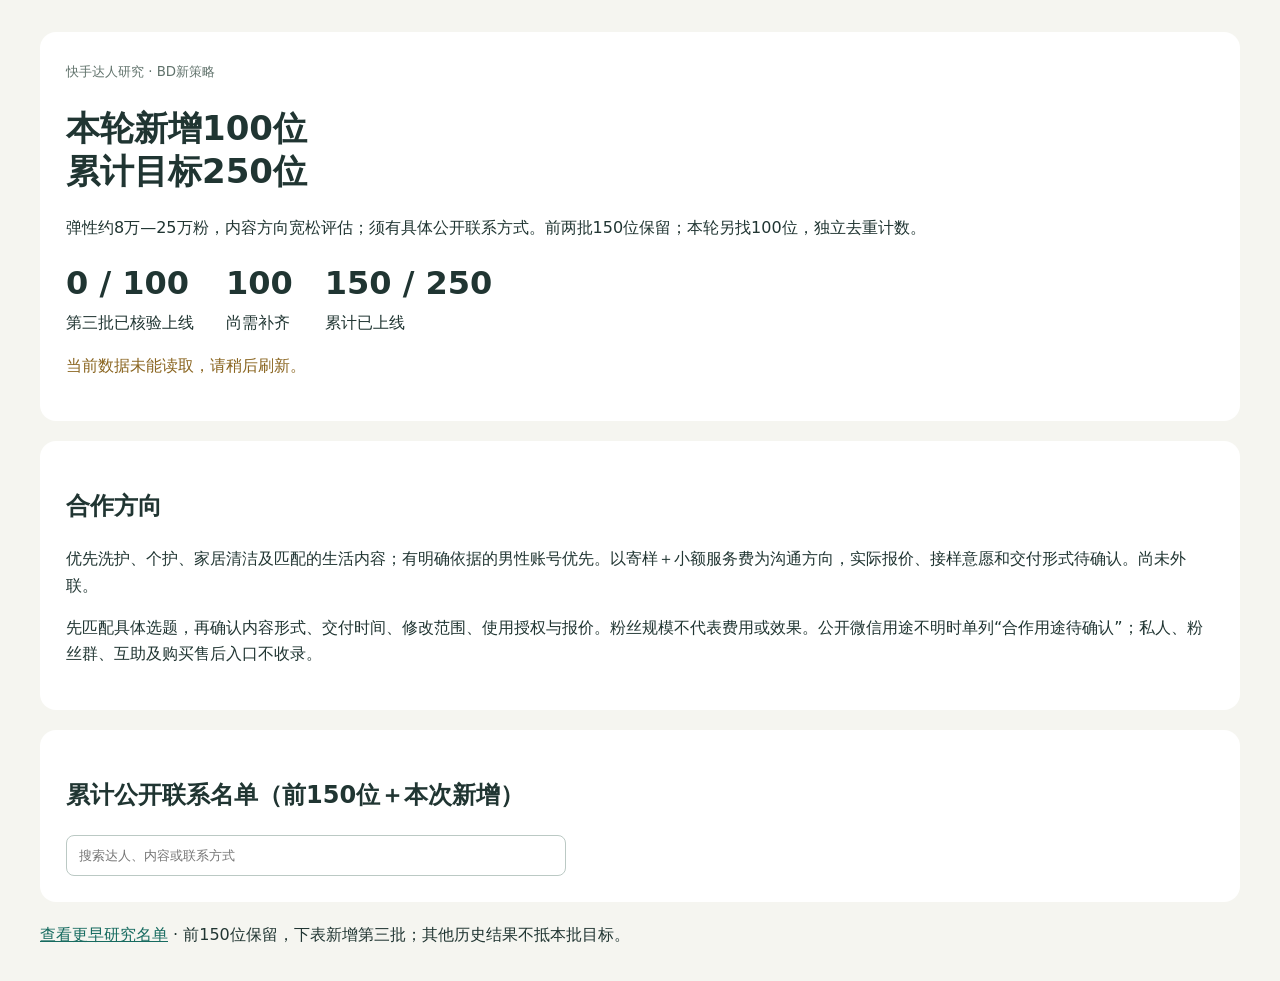
==== commit c866e40b: "Update BD100 campaign bd50.html" ====
--- a/bd50.html
+++ b/bd50.html
@@ -1,11 +1,11 @@
-<!doctype html><html lang="zh-CN"><meta charset="utf-8"><meta name="viewport" content="width=device-width,initial-scale=1"><meta name="robots" content="noindex,nofollow"><title>快手 BD · 累计150位 · 本轮新增100位</title>
+<!doctype html><html lang="zh-CN"><meta charset="utf-8"><meta name="viewport" content="width=device-width,initial-scale=1"><meta name="robots" content="noindex,nofollow"><title>快手 BD · 累计250位 · 本轮新增100位</title>
 <style>body{font:16px/1.65 system-ui,sans-serif;background:#f5f5f0;color:#203532;max-width:1200px;margin:0 auto;padding:32px}a{color:#176b60}h1{font-size:34px;line-height:1.25}header,section{background:white;padding:26px;border-radius:16px;margin-bottom:20px}.stats{display:flex;gap:32px;flex-wrap:wrap}.stats strong{font-size:32px;display:block}input{padding:12px;width:min(500px,90%);border:1px solid #bbc9c4;border-radius:8px}table{border-collapse:collapse;width:100%}th,td{text-align:left;padding:16px 10px;border-bottom:1px solid #dde4df;vertical-align:top}small{color:#61736c}.wrap{overflow:auto}.status{color:#8a6520}.empty{padding:32px 0;color:#61736c}code{word-break:break-all}</style>
-<header><small>快手达人研究 · BD新策略</small><h1>本轮新增100位<br>累计目标150位</h1><p>弹性约8万—25万粉，内容方向宽松评估；须有具体公开联系方式。前50位保留；本轮目标提高到100位，已完成的本轮账号保留，独立去重计数。</p><div class="stats"><div><strong id="count">0 / 100</strong>第二批已核验上线</div><div><strong id="left">100</strong>尚需补齐</div><div><strong id="total">50 / 150</strong>累计已上线</div></div><p class="status" id="status">正在读取发布状态…</p><small id="time"></small></header>
+<header><small>快手达人研究 · BD新策略</small><h1>本轮新增100位<br>累计目标250位</h1><p>弹性约8万—25万粉，内容方向宽松评估；须有具体公开联系方式。前两批150位保留；本轮另找100位，独立去重计数。</p><div class="stats"><div><strong id="count">0 / 100</strong>第三批已核验上线</div><div><strong id="left">100</strong>尚需补齐</div><div><strong id="total">150 / 250</strong>累计已上线</div></div><p class="status" id="status">正在读取发布状态…</p><small id="time"></small></header>
 <section><h2>合作方向</h2><p>优先洗护、个护、家居清洁及匹配的生活内容；有明确依据的男性账号优先。以寄样＋小额服务费为沟通方向，实际报价、接样意愿和交付形式待确认。尚未外联。</p><p>先匹配具体选题，再确认内容形式、交付时间、修改范围、使用授权与报价。粉丝规模不代表费用或效果。公开微信用途不明时单列“合作用途待确认”；私人、粉丝群、互助及购买售后入口不收录。</p></section>
-<section><h2>累计公开联系名单（前50位＋本次新增）</h2><input id="query" type="search" placeholder="搜索达人、内容或联系方式" aria-label="搜索名单"><div class="wrap" id="results"></div></section>
-<footer><a href="./">查看更早研究名单</a> · 前50位保留，下表新增第二批；其他历史结果不抵本批目标。</footer>
+<section><h2>累计公开联系名单（前150位＋本次新增）</h2><input id="query" type="search" placeholder="搜索达人、内容或联系方式" aria-label="搜索名单"><div class="wrap" id="results"></div></section>
+<footer><a href="./">查看更早研究名单</a> · 前150位保留，下表新增第三批；其他历史结果不抵本批目标。</footer>
 <script>
 const esc=s=>String(s??'').replace(/[&<>"']/g,c=>({'&':'&amp;','<':'&lt;','>':'&gt;','"':'&quot;',"'":'&#39;'}[c]));let data={creators:[],previousCreators:[]};
-function render(){const q=document.getElementById('query').value.trim().toLowerCase(),rows=[...data.creators,...(data.previousCreators||[])].filter(r=>[r.name,r.category,r.contactValue,r.contentEvidence].join(' ').toLowerCase().includes(q));document.getElementById('results').innerHTML=rows.length?'<table><thead><tr><th>达人 / 粉丝</th><th>内容与合作适配</th><th>公开联系原文</th><th>核验时间</th></tr></thead><tbody>'+rows.map(r=>'<tr><td><small>'+(data.creators.some(c=>c.profileUrl===r.profileUrl)?'第二批新增':'第一批已完成')+'</small><br><a target="_blank" rel="noopener noreferrer" href="'+esc(/^https:\/\/www\.kuaishou\.com\/profile\/3x[a-z0-9]+$/.test(r.profileUrl)?r.profileUrl:'#')+'">'+esc(r.name)+'</a><br>'+esc(r.fansDisplay)+'<br><small>'+esc(r.kuaishouId)+'</small></td><td>'+esc(r.category)+'<p>'+esc(r.fitReason)+'</p><details><summary>文字核验依据</summary>'+esc(r.contentEvidence)+'</details></td><td>'+esc(r.contactChannel)+'<br><code>'+esc(r.contactValue)+'</code><p>'+esc(r.contactQuote)+'</p>'+(r.contactRestrictions?'<p><small>'+esc(r.contactRestrictions)+'</small></p>':'')+(r.contactPurposePending?'<small>合作用途及可达性待确认</small>':'<small>未外联验证可达性</small>')+'</td><td>'+esc(new Date(r.verifiedAt).toLocaleString('zh-CN',{timeZone:'Asia/Shanghai'}))+'</td></tr>').join('')+'</tbody></table>':'<p class="empty">'+(data.creators.length?'暂无匹配结果。':'新批次尚无已核验上线人选。旧名单没有移入，合格新资料审核后陆续同步。')+'</p>'}
-async function load(){try{const r=await fetch('bd50-data.json?t='+Date.now(),{cache:'no-store'});if(!r.ok)throw Error(r.status);const d=await r.json();if(d.campaignId!=='bd50_100k_200k_20261023_batch2'||!Number.isSafeInteger(d.target)||d.target<1||d.creators.length>d.target||d.cumulativeTarget!==(d.previousCreators||[]).length+d.target||!Array.isArray(d.creators)||d.creators.some(x=>(x.followers<d.minimumFollowers||x.followers>d.maximumFollowers)&&!(d.followerExceptions||[]).some(e=>e.profileUrl===x.profileUrl&&e.kuaishouId===x.kuaishouId&&e.followers===x.followers)))throw Error('名单数据不符合本批范围');data=d;document.getElementById('count').textContent=d.creators.length+' / '+d.target;document.getElementById('left').textContent=d.target-d.creators.length;document.getElementById('total').textContent=((d.previousCreators||[]).length+d.creators.length)+' / '+d.cumulativeTarget;document.getElementById('status').textContent=d.statusNote;document.getElementById('time').textContent='发布更新时间：'+new Date(d.updatedAt).toLocaleString('zh-CN',{timeZone:'Asia/Shanghai'});render()}catch(e){document.getElementById('status').textContent='当前数据未能读取，请稍后刷新。'}}document.getElementById('query').addEventListener('input',render);load();setInterval(()=>{if(!document.hidden)load()},30000);
+function render(){const q=document.getElementById('query').value.trim().toLowerCase(),rows=[...data.creators,...(data.previousCreators||[])].filter(r=>[r.name,r.category,r.contactValue,r.contentEvidence].join(' ').toLowerCase().includes(q));document.getElementById('results').innerHTML=rows.length?'<table><thead><tr><th>达人 / 粉丝</th><th>内容与合作适配</th><th>公开联系原文</th><th>核验时间</th></tr></thead><tbody>'+rows.map(r=>'<tr><td><small>'+(data.creators.some(c=>c.profileUrl===r.profileUrl)?'第三批新增':'前两批已完成')+'</small><br><a target="_blank" rel="noopener noreferrer" href="'+esc(/^https:\/\/(?:www\.kuaishou\.com\/profile\/3x[a-z0-9]+|live\.kuaishou\.com\/profile\/[a-zA-Z0-9_-]+)$/.test(r.profileUrl)?r.profileUrl:'#')+'">'+esc(r.name)+'</a><br>'+esc(r.fansDisplay)+'<br><small>'+esc(r.kuaishouId)+'</small></td><td>'+esc(r.category)+'<p>'+esc(r.fitReason)+'</p><details><summary>文字核验依据</summary>'+esc(r.contentEvidence)+'</details></td><td>'+esc(r.contactChannel)+'<br><code>'+esc(r.contactValue)+'</code><p>'+esc(r.contactQuote)+'</p>'+(r.contactRestrictions?'<p><small>'+esc(r.contactRestrictions)+'</small></p>':'')+(r.contactPurposePending?'<small>合作用途及可达性待确认</small>':'<small>未外联验证可达性</small>')+'</td><td>'+esc(new Date(r.verifiedAt).toLocaleString('zh-CN',{timeZone:'Asia/Shanghai'}))+'</td></tr>').join('')+'</tbody></table>':'<p class="empty">'+(data.creators.length?'暂无匹配结果。':'新批次尚无已核验上线人选。旧名单没有移入，合格新资料审核后陆续同步。')+'</p>'}
+async function load(){try{const r=await fetch('bd50-data.json?t='+Date.now(),{cache:'no-store'});if(!r.ok)throw Error(r.status);const d=await r.json();if(d.campaignId!=='bd50_100k_200k_20261023_batch3'||!Number.isSafeInteger(d.target)||d.target<1||d.creators.length>d.target||d.cumulativeTarget!==(d.previousCreators||[]).length+d.target||!Array.isArray(d.creators)||d.creators.some(x=>(x.followers<d.minimumFollowers||x.followers>d.maximumFollowers)&&!(d.followerExceptions||[]).some(e=>e.profileUrl===x.profileUrl&&e.kuaishouId===x.kuaishouId&&e.followers===x.followers)))throw Error('名单数据不符合本批范围');data=d;document.getElementById('count').textContent=d.creators.length+' / '+d.target;document.getElementById('left').textContent=d.target-d.creators.length;document.getElementById('total').textContent=((d.previousCreators||[]).length+d.creators.length)+' / '+d.cumulativeTarget;document.getElementById('status').textContent=d.statusNote;document.getElementById('time').textContent='发布更新时间：'+new Date(d.updatedAt).toLocaleString('zh-CN',{timeZone:'Asia/Shanghai'});render()}catch(e){document.getElementById('status').textContent='当前数据未能读取，请稍后刷新。'}}document.getElementById('query').addEventListener('input',render);load();setInterval(()=>{if(!document.hidden)load()},30000);
 </script></html>
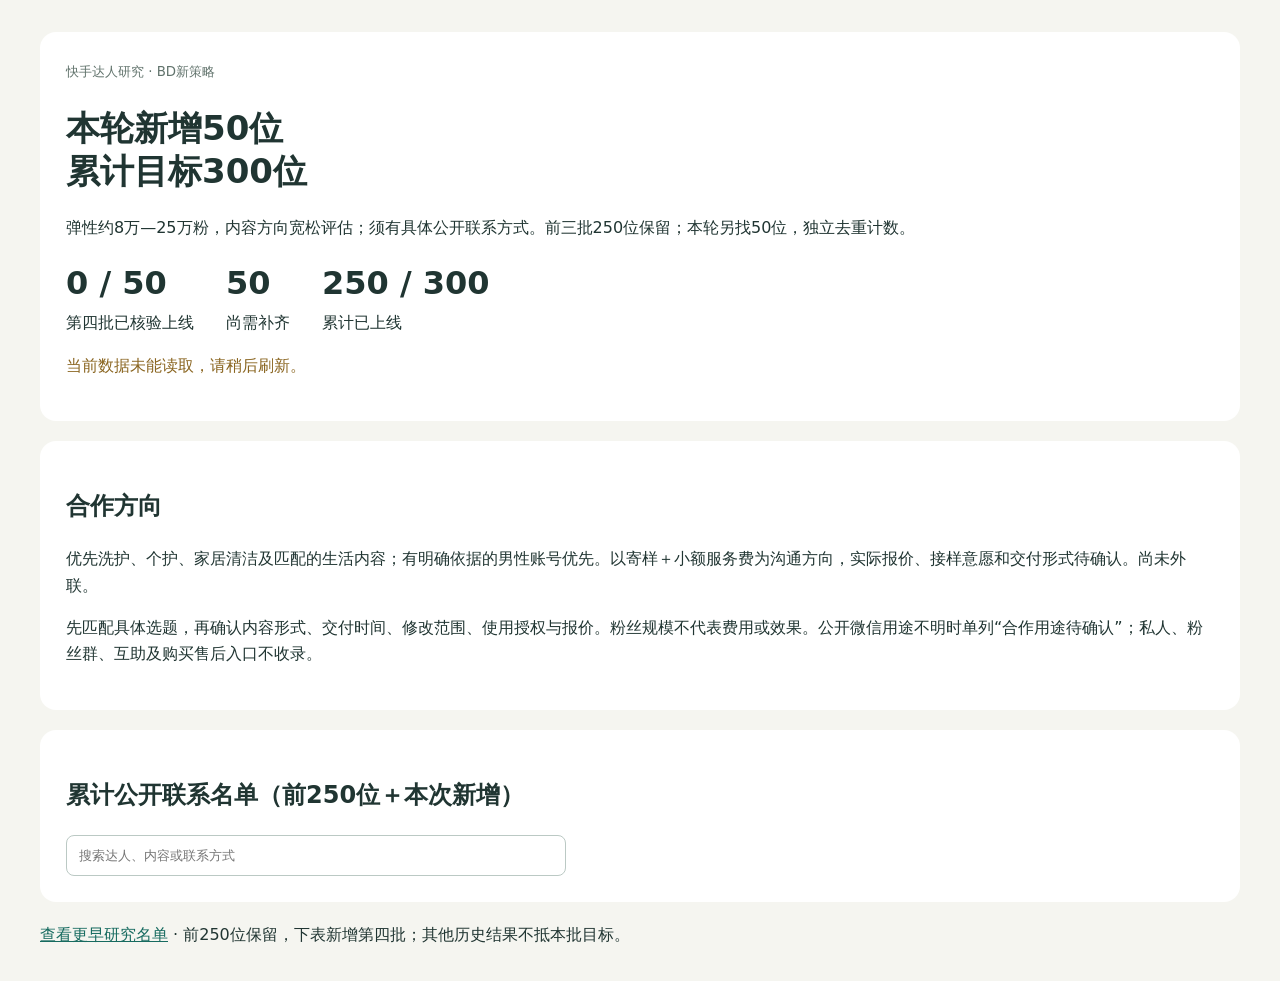
==== commit 343c8bc8: "Update BD50 campaign bd50.html" ====
--- a/bd50.html
+++ b/bd50.html
@@ -1,11 +1,11 @@
-<!doctype html><html lang="zh-CN"><meta charset="utf-8"><meta name="viewport" content="width=device-width,initial-scale=1"><meta name="robots" content="noindex,nofollow"><title>快手 BD · 累计250位 · 本轮新增100位</title>
+<!doctype html><html lang="zh-CN"><meta charset="utf-8"><meta name="viewport" content="width=device-width,initial-scale=1"><meta name="robots" content="noindex,nofollow"><title>快手 BD · 累计300位 · 本轮新增50位</title>
 <style>body{font:16px/1.65 system-ui,sans-serif;background:#f5f5f0;color:#203532;max-width:1200px;margin:0 auto;padding:32px}a{color:#176b60}h1{font-size:34px;line-height:1.25}header,section{background:white;padding:26px;border-radius:16px;margin-bottom:20px}.stats{display:flex;gap:32px;flex-wrap:wrap}.stats strong{font-size:32px;display:block}input{padding:12px;width:min(500px,90%);border:1px solid #bbc9c4;border-radius:8px}table{border-collapse:collapse;width:100%}th,td{text-align:left;padding:16px 10px;border-bottom:1px solid #dde4df;vertical-align:top}small{color:#61736c}.wrap{overflow:auto}.status{color:#8a6520}.empty{padding:32px 0;color:#61736c}code{word-break:break-all}</style>
-<header><small>快手达人研究 · BD新策略</small><h1>本轮新增100位<br>累计目标250位</h1><p>弹性约8万—25万粉，内容方向宽松评估；须有具体公开联系方式。前两批150位保留；本轮另找100位，独立去重计数。</p><div class="stats"><div><strong id="count">0 / 100</strong>第三批已核验上线</div><div><strong id="left">100</strong>尚需补齐</div><div><strong id="total">150 / 250</strong>累计已上线</div></div><p class="status" id="status">正在读取发布状态…</p><small id="time"></small></header>
+<header><small>快手达人研究 · BD新策略</small><h1>本轮新增50位<br>累计目标300位</h1><p>弹性约8万—25万粉，内容方向宽松评估；须有具体公开联系方式。前三批250位保留；本轮另找50位，独立去重计数。</p><div class="stats"><div><strong id="count">0 / 50</strong>第四批已核验上线</div><div><strong id="left">50</strong>尚需补齐</div><div><strong id="total">250 / 300</strong>累计已上线</div></div><p class="status" id="status">正在读取发布状态…</p><small id="time"></small></header>
 <section><h2>合作方向</h2><p>优先洗护、个护、家居清洁及匹配的生活内容；有明确依据的男性账号优先。以寄样＋小额服务费为沟通方向，实际报价、接样意愿和交付形式待确认。尚未外联。</p><p>先匹配具体选题，再确认内容形式、交付时间、修改范围、使用授权与报价。粉丝规模不代表费用或效果。公开微信用途不明时单列“合作用途待确认”；私人、粉丝群、互助及购买售后入口不收录。</p></section>
-<section><h2>累计公开联系名单（前150位＋本次新增）</h2><input id="query" type="search" placeholder="搜索达人、内容或联系方式" aria-label="搜索名单"><div class="wrap" id="results"></div></section>
-<footer><a href="./">查看更早研究名单</a> · 前150位保留，下表新增第三批；其他历史结果不抵本批目标。</footer>
+<section><h2>累计公开联系名单（前250位＋本次新增）</h2><input id="query" type="search" placeholder="搜索达人、内容或联系方式" aria-label="搜索名单"><div class="wrap" id="results"></div></section>
+<footer><a href="./">查看更早研究名单</a> · 前250位保留，下表新增第四批；其他历史结果不抵本批目标。</footer>
 <script>
 const esc=s=>String(s??'').replace(/[&<>"']/g,c=>({'&':'&amp;','<':'&lt;','>':'&gt;','"':'&quot;',"'":'&#39;'}[c]));let data={creators:[],previousCreators:[]};
-function render(){const q=document.getElementById('query').value.trim().toLowerCase(),rows=[...data.creators,...(data.previousCreators||[])].filter(r=>[r.name,r.category,r.contactValue,r.contentEvidence].join(' ').toLowerCase().includes(q));document.getElementById('results').innerHTML=rows.length?'<table><thead><tr><th>达人 / 粉丝</th><th>内容与合作适配</th><th>公开联系原文</th><th>核验时间</th></tr></thead><tbody>'+rows.map(r=>'<tr><td><small>'+(data.creators.some(c=>c.profileUrl===r.profileUrl)?'第三批新增':'前两批已完成')+'</small><br><a target="_blank" rel="noopener noreferrer" href="'+esc(/^https:\/\/(?:www\.kuaishou\.com\/profile\/3x[a-z0-9]+|live\.kuaishou\.com\/profile\/[a-zA-Z0-9_-]+)$/.test(r.profileUrl)?r.profileUrl:'#')+'">'+esc(r.name)+'</a><br>'+esc(r.fansDisplay)+'<br><small>'+esc(r.kuaishouId)+'</small></td><td>'+esc(r.category)+'<p>'+esc(r.fitReason)+'</p><details><summary>文字核验依据</summary>'+esc(r.contentEvidence)+'</details></td><td>'+esc(r.contactChannel)+'<br><code>'+esc(r.contactValue)+'</code><p>'+esc(r.contactQuote)+'</p>'+(r.contactRestrictions?'<p><small>'+esc(r.contactRestrictions)+'</small></p>':'')+(r.contactPurposePending?'<small>合作用途及可达性待确认</small>':'<small>未外联验证可达性</small>')+'</td><td>'+esc(new Date(r.verifiedAt).toLocaleString('zh-CN',{timeZone:'Asia/Shanghai'}))+'</td></tr>').join('')+'</tbody></table>':'<p class="empty">'+(data.creators.length?'暂无匹配结果。':'新批次尚无已核验上线人选。旧名单没有移入，合格新资料审核后陆续同步。')+'</p>'}
-async function load(){try{const r=await fetch('bd50-data.json?t='+Date.now(),{cache:'no-store'});if(!r.ok)throw Error(r.status);const d=await r.json();if(d.campaignId!=='bd50_100k_200k_20261023_batch3'||!Number.isSafeInteger(d.target)||d.target<1||d.creators.length>d.target||d.cumulativeTarget!==(d.previousCreators||[]).length+d.target||!Array.isArray(d.creators)||d.creators.some(x=>(x.followers<d.minimumFollowers||x.followers>d.maximumFollowers)&&!(d.followerExceptions||[]).some(e=>e.profileUrl===x.profileUrl&&e.kuaishouId===x.kuaishouId&&e.followers===x.followers)))throw Error('名单数据不符合本批范围');data=d;document.getElementById('count').textContent=d.creators.length+' / '+d.target;document.getElementById('left').textContent=d.target-d.creators.length;document.getElementById('total').textContent=((d.previousCreators||[]).length+d.creators.length)+' / '+d.cumulativeTarget;document.getElementById('status').textContent=d.statusNote;document.getElementById('time').textContent='发布更新时间：'+new Date(d.updatedAt).toLocaleString('zh-CN',{timeZone:'Asia/Shanghai'});render()}catch(e){document.getElementById('status').textContent='当前数据未能读取，请稍后刷新。'}}document.getElementById('query').addEventListener('input',render);load();setInterval(()=>{if(!document.hidden)load()},30000);
+function render(){const q=document.getElementById('query').value.trim().toLowerCase(),rows=[...data.creators,...(data.previousCreators||[])].filter(r=>[r.name,r.category,r.contactValue,r.contentEvidence].join(' ').toLowerCase().includes(q));document.getElementById('results').innerHTML=rows.length?'<table><thead><tr><th>达人 / 粉丝</th><th>内容与合作适配</th><th>公开联系原文</th><th>核验时间</th></tr></thead><tbody>'+rows.map(r=>'<tr><td><small>'+(data.creators.some(c=>c.profileUrl===r.profileUrl)?'第四批新增':'前序批次已完成')+'</small><br><a target="_blank" rel="noopener noreferrer" href="'+esc(/^https:\/\/(?:www\.kuaishou\.com\/profile\/3x[a-z0-9]+|live\.kuaishou\.com\/profile\/[a-zA-Z0-9_-]+)$/.test(r.profileUrl)?r.profileUrl:'#')+'">'+esc(r.name)+'</a><br>'+esc(r.fansDisplay)+'<br><small>'+esc(r.kuaishouId)+'</small></td><td>'+esc(r.category)+'<p>'+esc(r.fitReason)+'</p><details><summary>文字核验依据</summary>'+esc(r.contentEvidence)+'</details></td><td>'+esc(r.contactChannel)+'<br><code>'+esc(r.contactValue)+'</code><p>'+esc(r.contactQuote)+'</p>'+(r.contactRestrictions?'<p><small>'+esc(r.contactRestrictions)+'</small></p>':'')+(r.contactPurposePending?'<small>合作用途及可达性待确认</small>':'<small>未外联验证可达性</small>')+'</td><td>'+esc(new Date(r.verifiedAt).toLocaleString('zh-CN',{timeZone:'Asia/Shanghai'}))+'</td></tr>').join('')+'</tbody></table>':'<p class="empty">'+(data.creators.length?'暂无匹配结果。':'新批次尚无已核验上线人选。旧名单没有移入，合格新资料审核后陆续同步。')+'</p>'}
+async function load(){try{const r=await fetch('bd50-data.json?t='+Date.now(),{cache:'no-store'});if(!r.ok)throw Error(r.status);const d=await r.json();if(d.campaignId!=='bd50_100k_200k_20261025_batch4'||!Number.isSafeInteger(d.target)||d.target<1||d.creators.length>d.target||d.cumulativeTarget!==(d.previousCreators||[]).length+d.target||!Array.isArray(d.creators)||d.creators.some(x=>(x.followers<d.minimumFollowers||x.followers>d.maximumFollowers)&&!(d.followerExceptions||[]).some(e=>e.profileUrl===x.profileUrl&&e.kuaishouId===x.kuaishouId&&e.followers===x.followers)))throw Error('名单数据不符合本批范围');data=d;document.getElementById('count').textContent=d.creators.length+' / '+d.target;document.getElementById('left').textContent=d.target-d.creators.length;document.getElementById('total').textContent=((d.previousCreators||[]).length+d.creators.length)+' / '+d.cumulativeTarget;document.getElementById('status').textContent=d.statusNote;document.getElementById('time').textContent='发布更新时间：'+new Date(d.updatedAt).toLocaleString('zh-CN',{timeZone:'Asia/Shanghai'});render()}catch(e){document.getElementById('status').textContent='当前数据未能读取，请稍后刷新。'}}document.getElementById('query').addEventListener('input',render);load();setInterval(()=>{if(!document.hidden)load()},30000);
 </script></html>
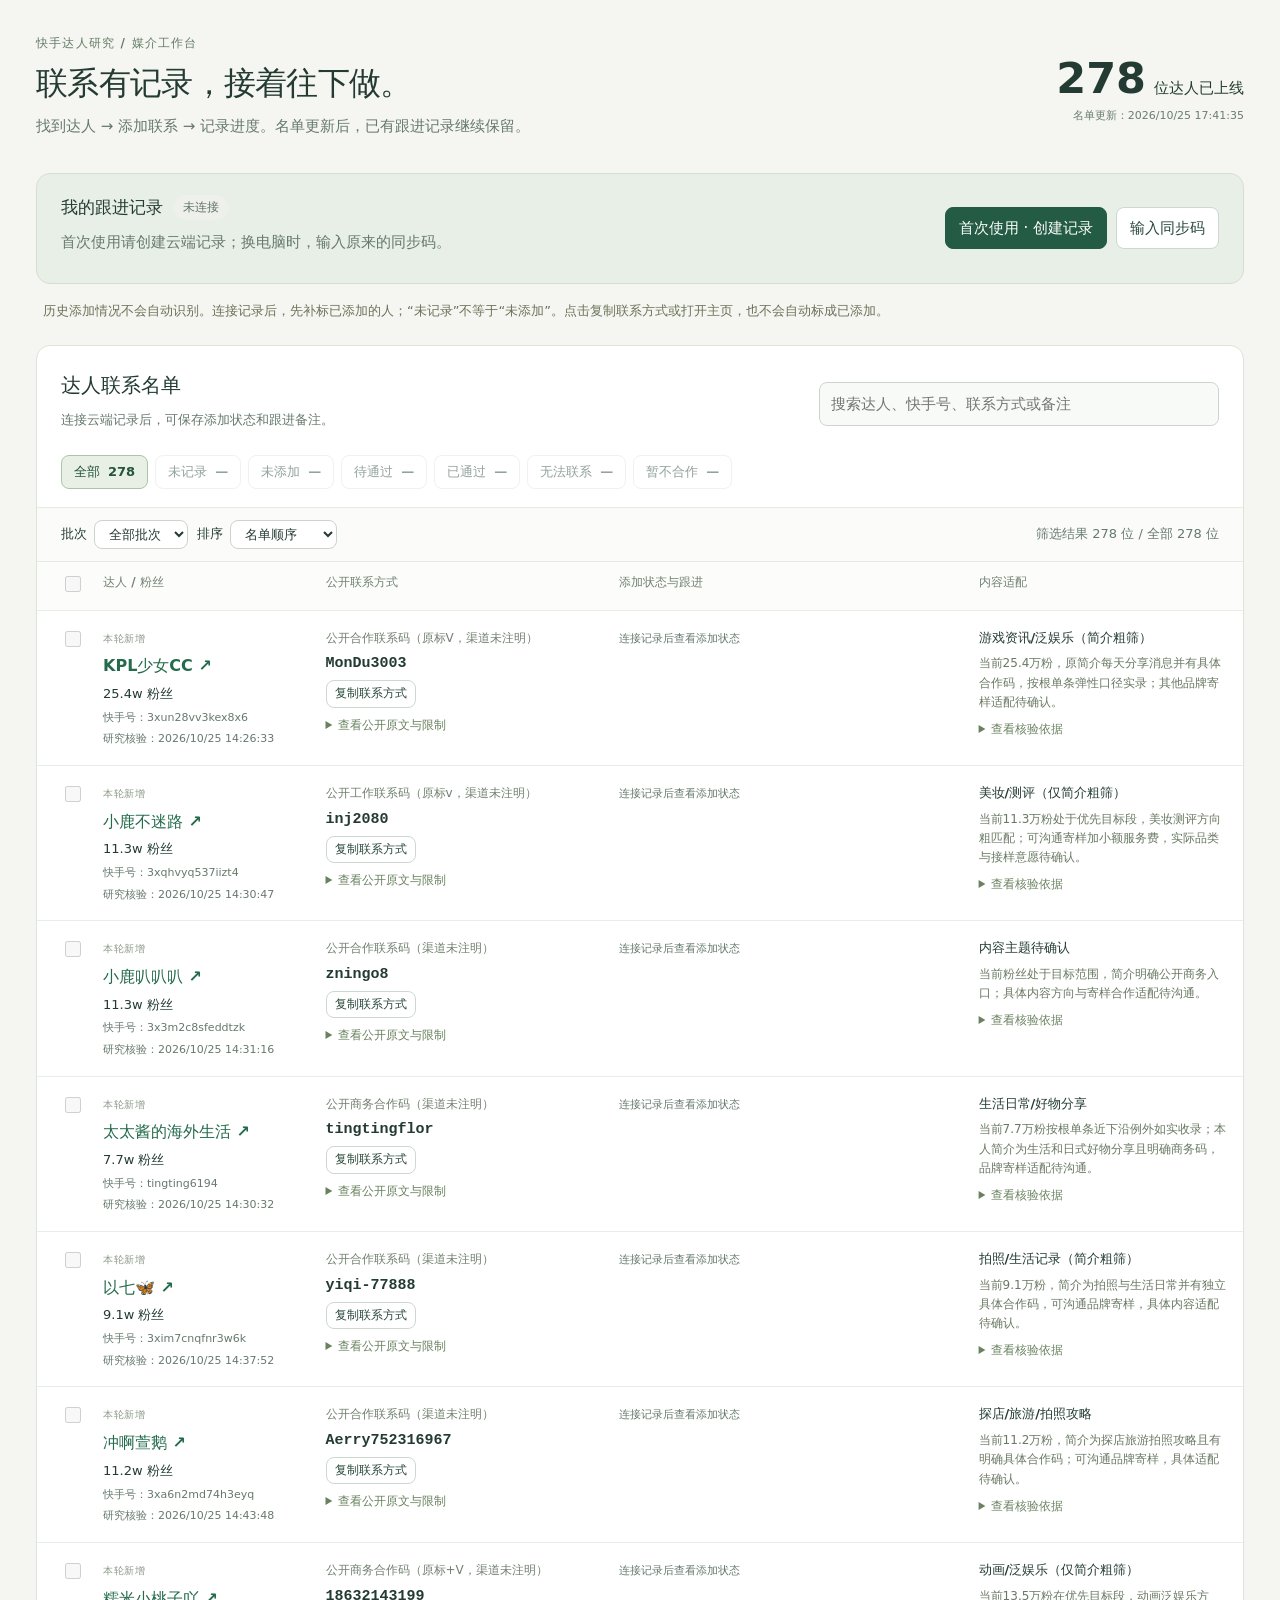
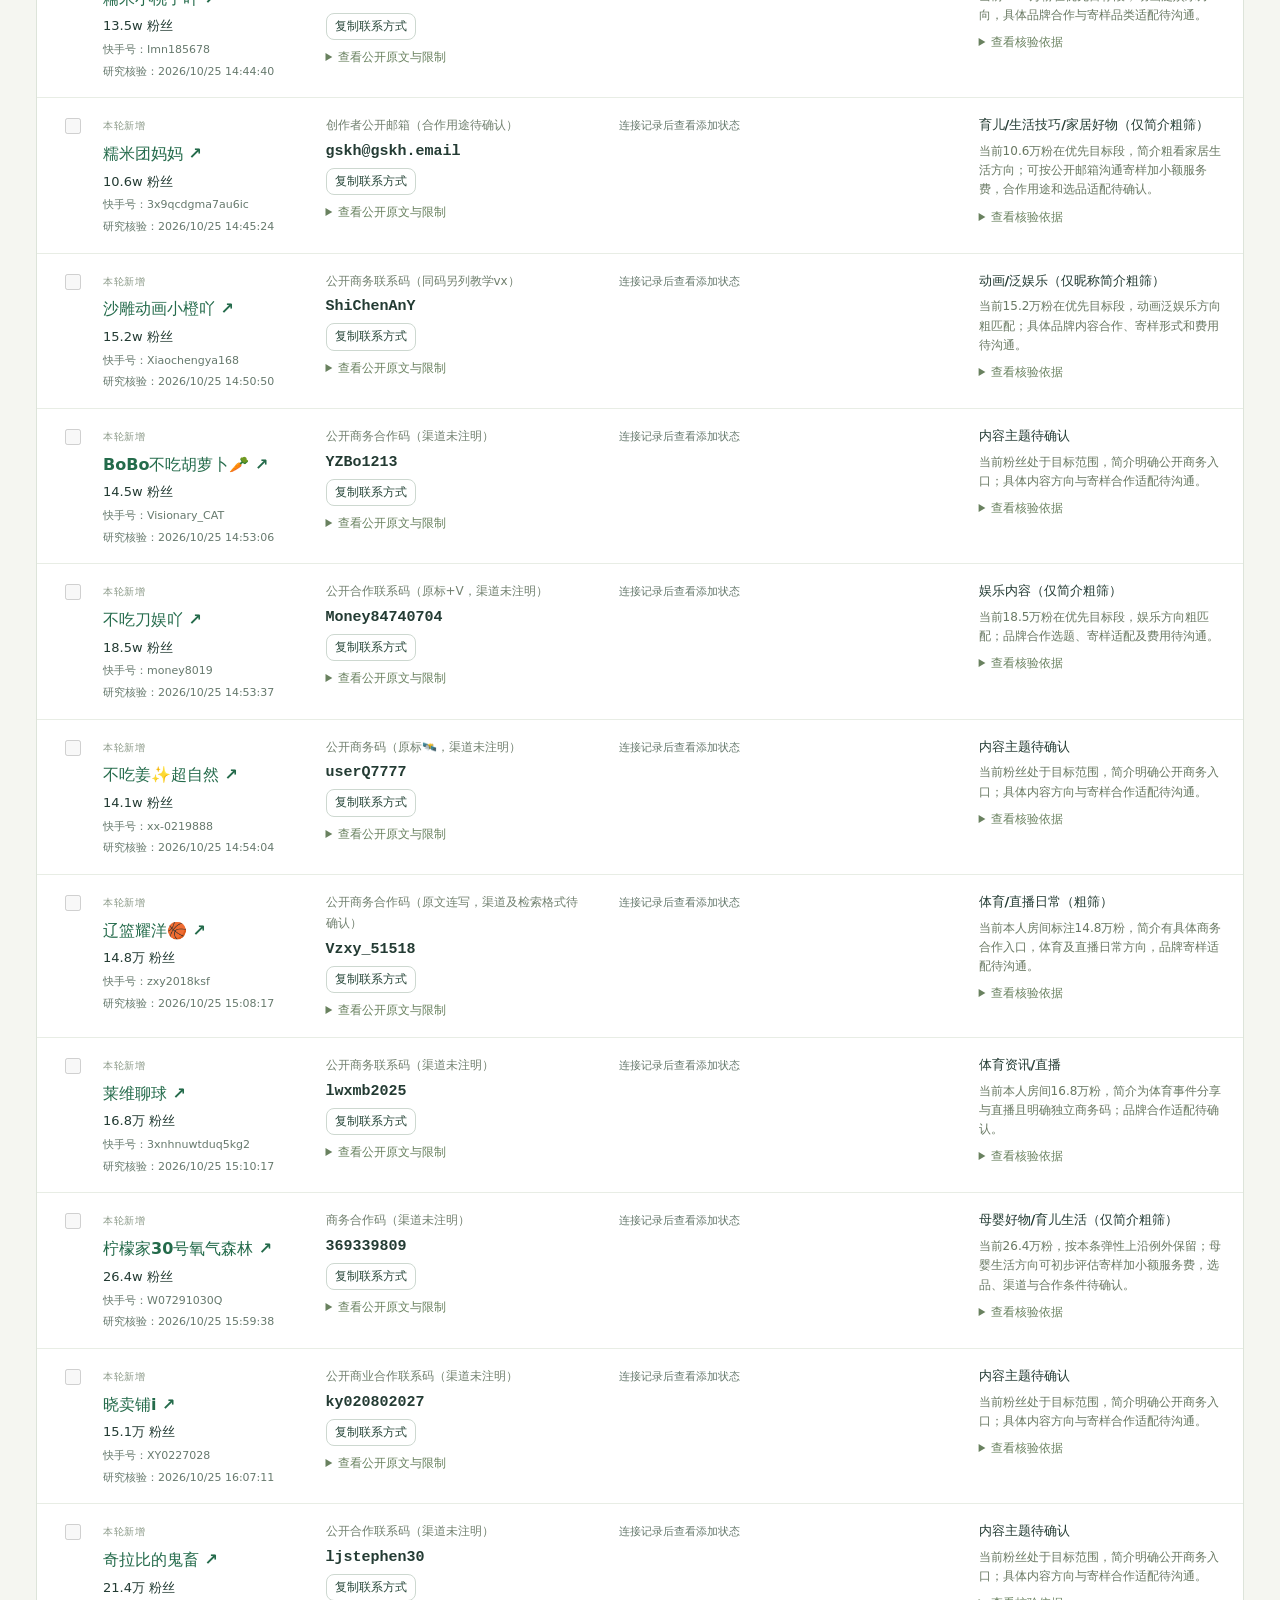
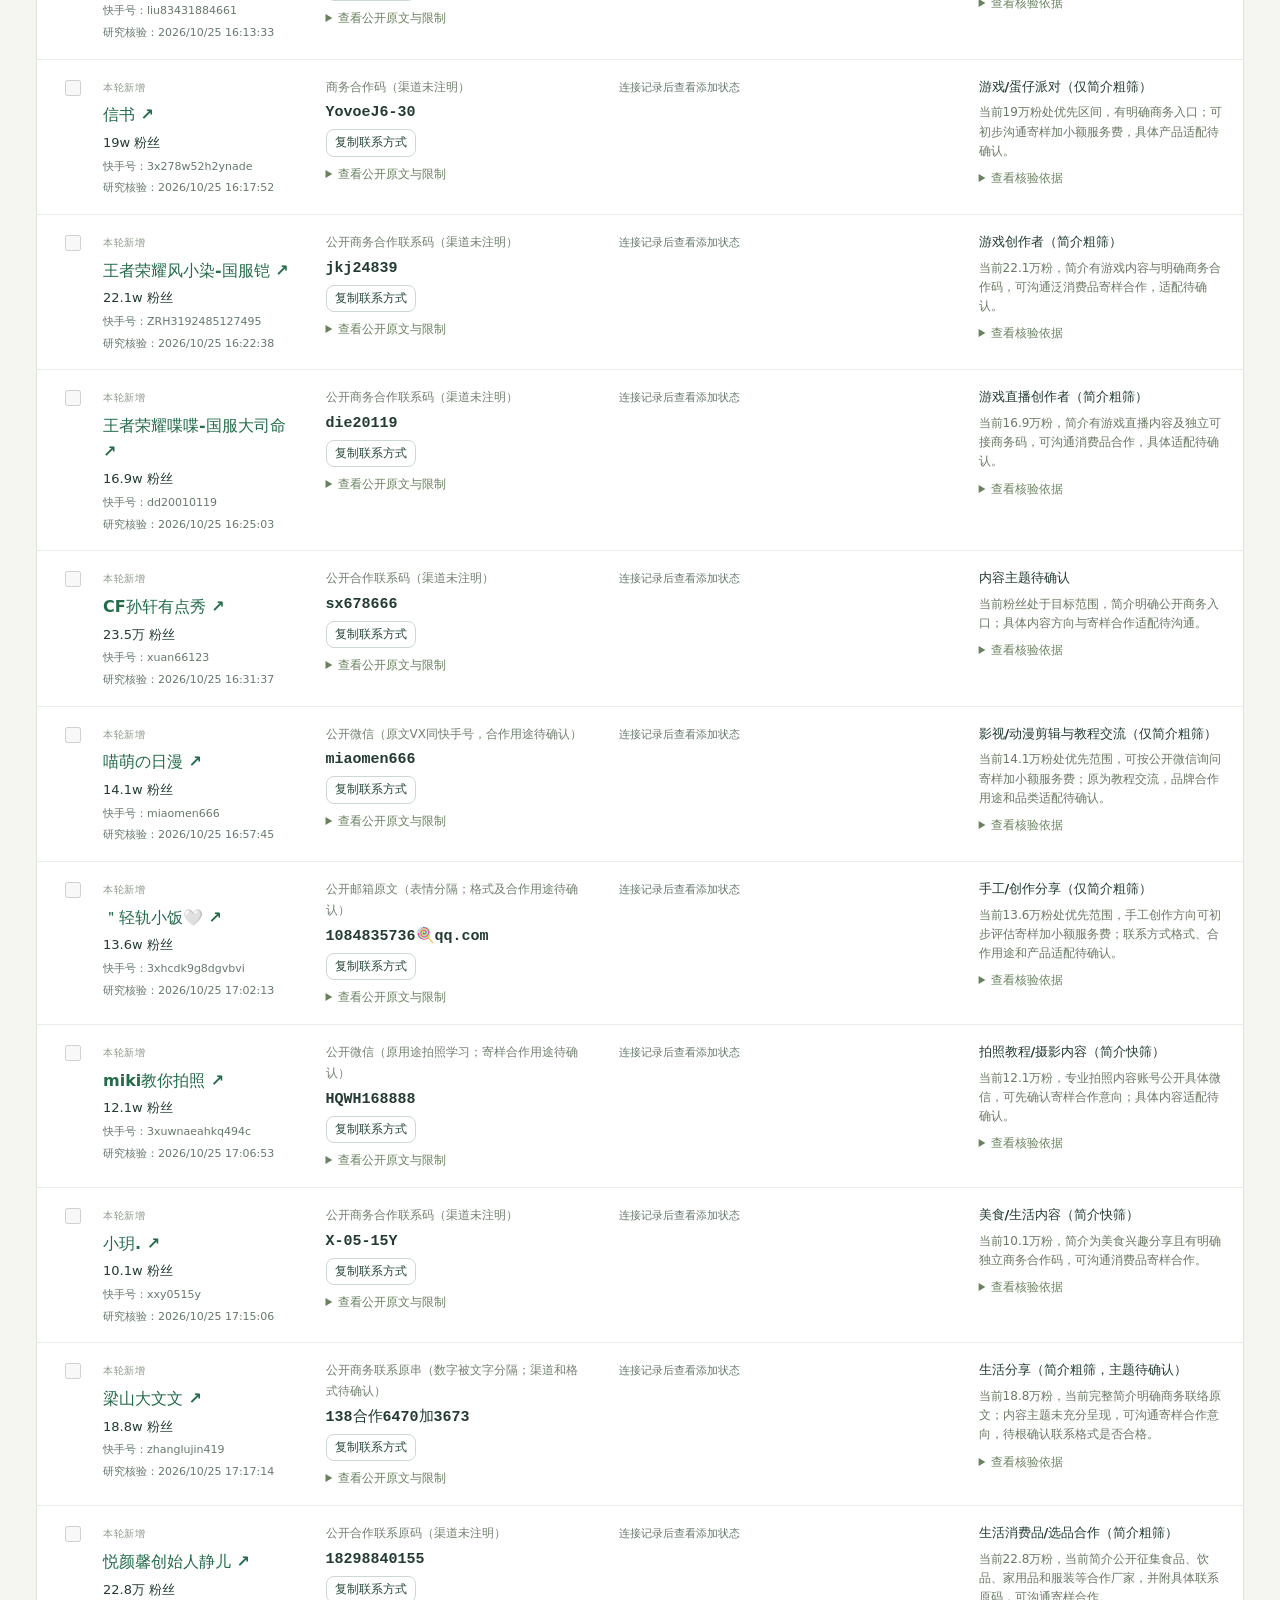
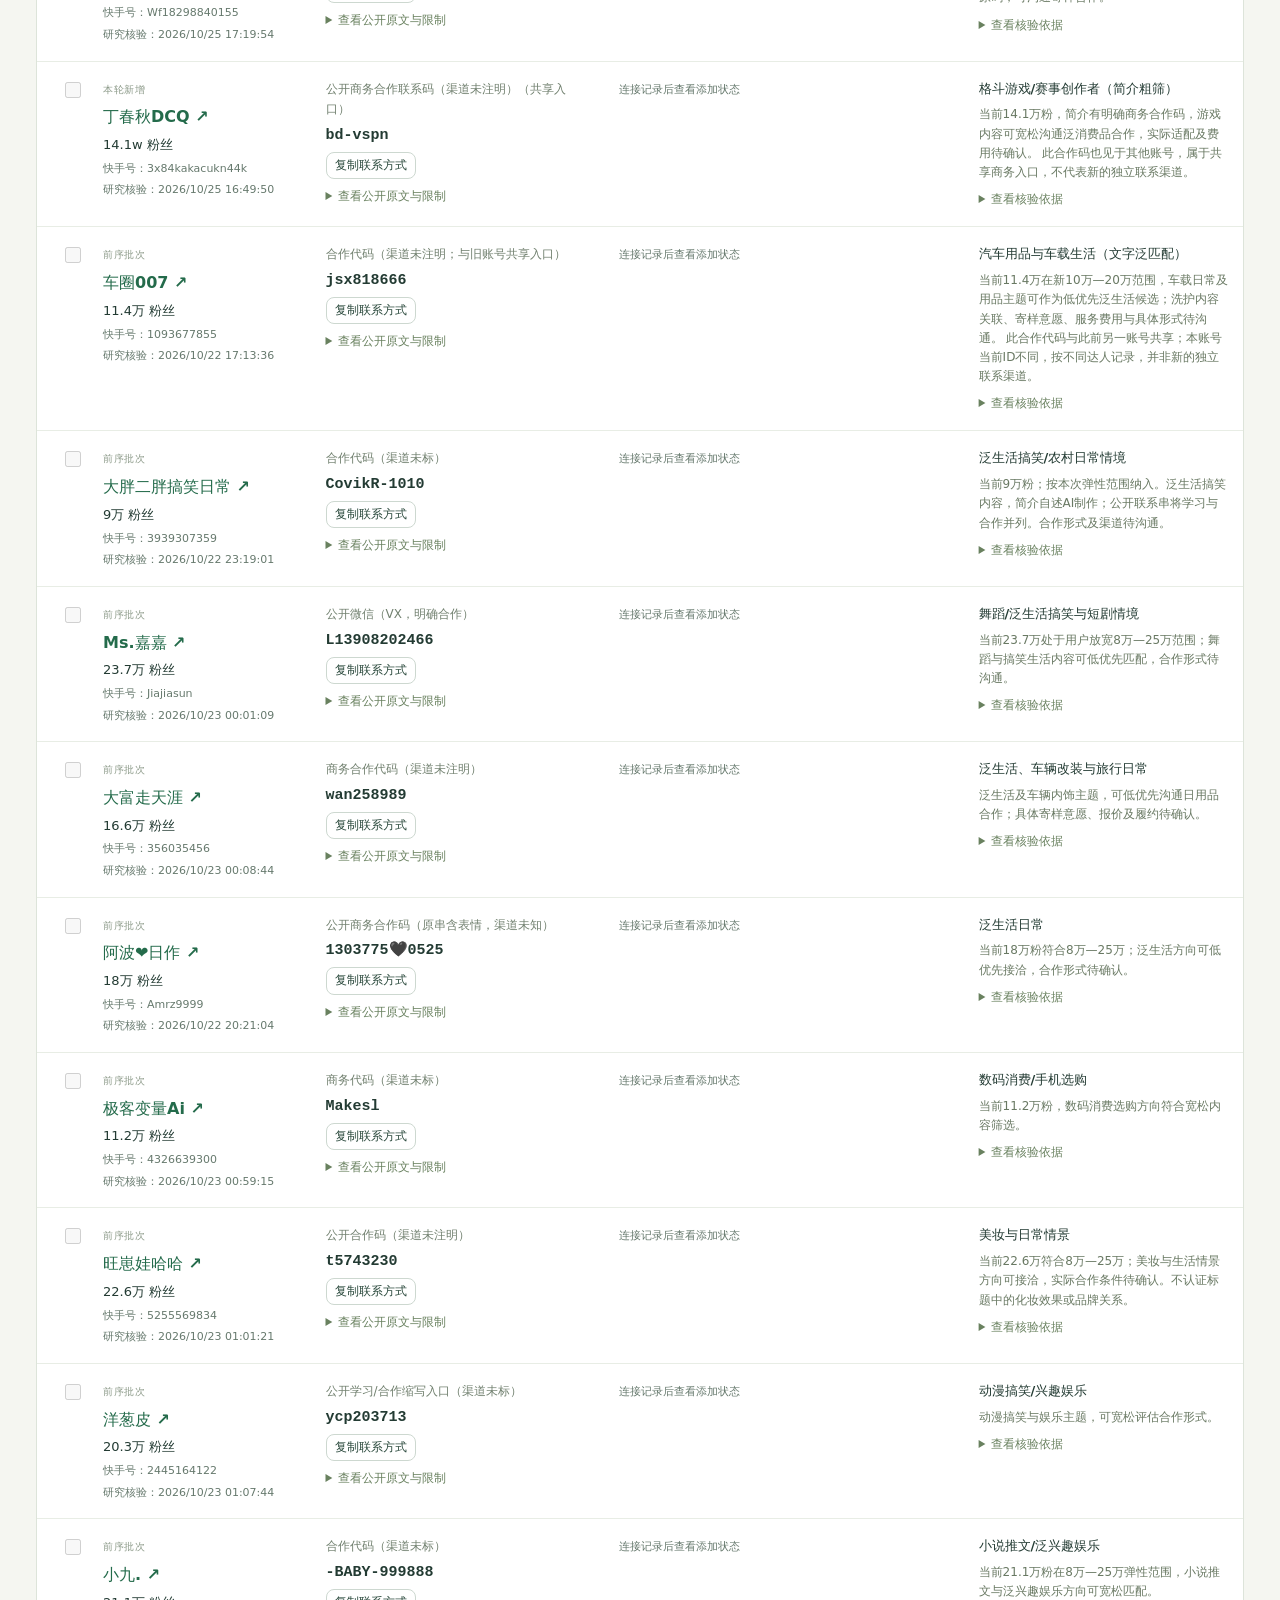
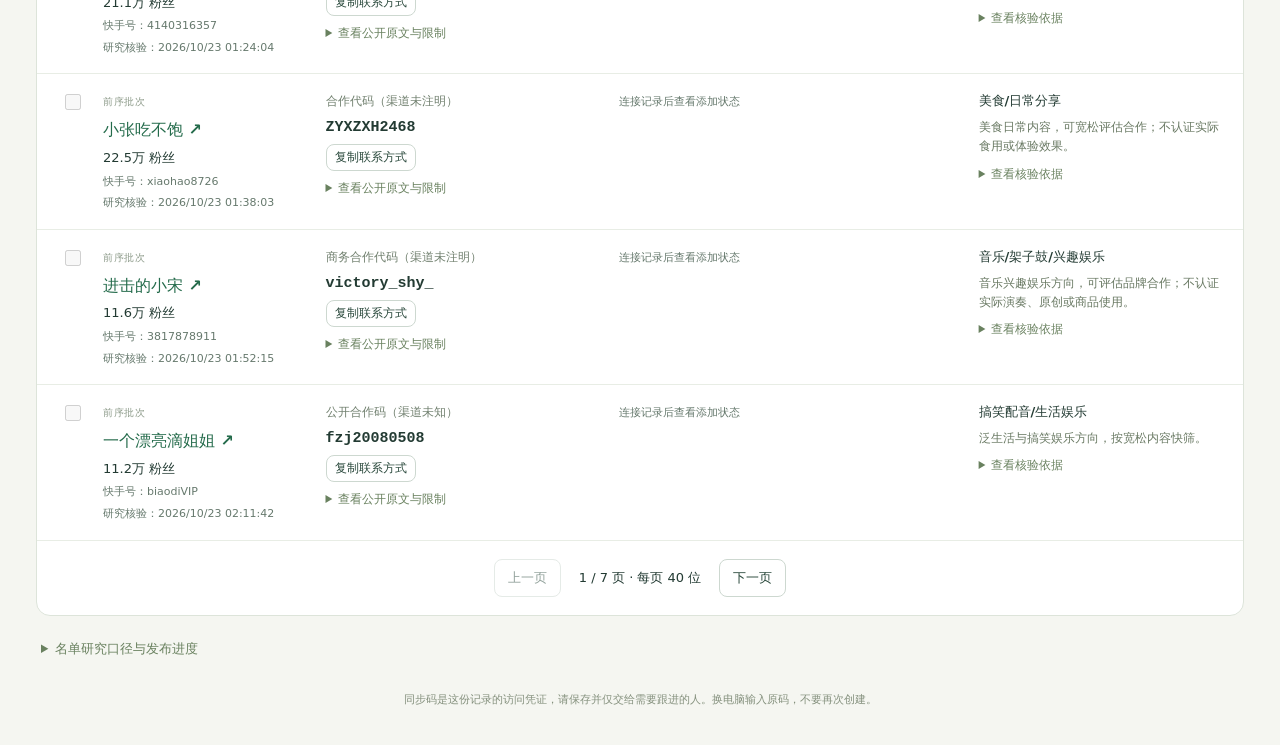
==== commit 263e0fe1: "Add cloud-synced creator contact tracking, filters and history" ====
--- a/bd50.html
+++ b/bd50.html
@@ -1,11 +1,300 @@
-<!doctype html><html lang="zh-CN"><meta charset="utf-8"><meta name="viewport" content="width=device-width,initial-scale=1"><meta name="robots" content="noindex,nofollow"><title>快手 BD · 累计300位 · 本轮新增50位</title>
-<style>body{font:16px/1.65 system-ui,sans-serif;background:#f5f5f0;color:#203532;max-width:1200px;margin:0 auto;padding:32px}a{color:#176b60}h1{font-size:34px;line-height:1.25}header,section{background:white;padding:26px;border-radius:16px;margin-bottom:20px}.stats{display:flex;gap:32px;flex-wrap:wrap}.stats strong{font-size:32px;display:block}input{padding:12px;width:min(500px,90%);border:1px solid #bbc9c4;border-radius:8px}table{border-collapse:collapse;width:100%}th,td{text-align:left;padding:16px 10px;border-bottom:1px solid #dde4df;vertical-align:top}small{color:#61736c}.wrap{overflow:auto}.status{color:#8a6520}.empty{padding:32px 0;color:#61736c}code{word-break:break-all}</style>
-<header><small>快手达人研究 · BD新策略</small><h1>本轮新增50位<br>累计目标300位</h1><p>弹性约8万—25万粉，内容方向宽松评估；须有具体公开联系方式。前三批250位保留；本轮另找50位，独立去重计数。</p><div class="stats"><div><strong id="count">0 / 50</strong>第四批已核验上线</div><div><strong id="left">50</strong>尚需补齐</div><div><strong id="total">250 / 300</strong>累计已上线</div></div><p class="status" id="status">正在读取发布状态…</p><small id="time"></small></header>
-<section><h2>合作方向</h2><p>优先洗护、个护、家居清洁及匹配的生活内容；有明确依据的男性账号优先。以寄样＋小额服务费为沟通方向，实际报价、接样意愿和交付形式待确认。尚未外联。</p><p>先匹配具体选题，再确认内容形式、交付时间、修改范围、使用授权与报价。粉丝规模不代表费用或效果。公开微信用途不明时单列“合作用途待确认”；私人、粉丝群、互助及购买售后入口不收录。</p></section>
-<section><h2>累计公开联系名单（前250位＋本次新增）</h2><input id="query" type="search" placeholder="搜索达人、内容或联系方式" aria-label="搜索名单"><div class="wrap" id="results"></div></section>
-<footer><a href="./">查看更早研究名单</a> · 前250位保留，下表新增第四批；其他历史结果不抵本批目标。</footer>
-<script>
-const esc=s=>String(s??'').replace(/[&<>"']/g,c=>({'&':'&amp;','<':'&lt;','>':'&gt;','"':'&quot;',"'":'&#39;'}[c]));let data={creators:[],previousCreators:[]};
-function render(){const q=document.getElementById('query').value.trim().toLowerCase(),rows=[...data.creators,...(data.previousCreators||[])].filter(r=>[r.name,r.category,r.contactValue,r.contentEvidence].join(' ').toLowerCase().includes(q));document.getElementById('results').innerHTML=rows.length?'<table><thead><tr><th>达人 / 粉丝</th><th>内容与合作适配</th><th>公开联系原文</th><th>核验时间</th></tr></thead><tbody>'+rows.map(r=>'<tr><td><small>'+(data.creators.some(c=>c.profileUrl===r.profileUrl)?'第四批新增':'前序批次已完成')+'</small><br><a target="_blank" rel="noopener noreferrer" href="'+esc(/^https:\/\/(?:www\.kuaishou\.com\/profile\/3x[a-z0-9]+|live\.kuaishou\.com\/profile\/[a-zA-Z0-9_-]+)$/.test(r.profileUrl)?r.profileUrl:'#')+'">'+esc(r.name)+'</a><br>'+esc(r.fansDisplay)+'<br><small>'+esc(r.kuaishouId)+'</small></td><td>'+esc(r.category)+'<p>'+esc(r.fitReason)+'</p><details><summary>文字核验依据</summary>'+esc(r.contentEvidence)+'</details></td><td>'+esc(r.contactChannel)+'<br><code>'+esc(r.contactValue)+'</code><p>'+esc(r.contactQuote)+'</p>'+(r.contactRestrictions?'<p><small>'+esc(r.contactRestrictions)+'</small></p>':'')+(r.contactPurposePending?'<small>合作用途及可达性待确认</small>':'<small>未外联验证可达性</small>')+'</td><td>'+esc(new Date(r.verifiedAt).toLocaleString('zh-CN',{timeZone:'Asia/Shanghai'}))+'</td></tr>').join('')+'</tbody></table>':'<p class="empty">'+(data.creators.length?'暂无匹配结果。':'新批次尚无已核验上线人选。旧名单没有移入，合格新资料审核后陆续同步。')+'</p>'}
-async function load(){try{const r=await fetch('bd50-data.json?t='+Date.now(),{cache:'no-store'});if(!r.ok)throw Error(r.status);const d=await r.json();if(d.campaignId!=='bd50_100k_200k_20261025_batch4'||!Number.isSafeInteger(d.target)||d.target<1||d.creators.length>d.target||d.cumulativeTarget!==(d.previousCreators||[]).length+d.target||!Array.isArray(d.creators)||d.creators.some(x=>(x.followers<d.minimumFollowers||x.followers>d.maximumFollowers)&&!(d.followerExceptions||[]).some(e=>e.profileUrl===x.profileUrl&&e.kuaishouId===x.kuaishouId&&e.followers===x.followers)))throw Error('名单数据不符合本批范围');data=d;document.getElementById('count').textContent=d.creators.length+' / '+d.target;document.getElementById('left').textContent=d.target-d.creators.length;document.getElementById('total').textContent=((d.previousCreators||[]).length+d.creators.length)+' / '+d.cumulativeTarget;document.getElementById('status').textContent=d.statusNote;document.getElementById('time').textContent='发布更新时间：'+new Date(d.updatedAt).toLocaleString('zh-CN',{timeZone:'Asia/Shanghai'});render()}catch(e){document.getElementById('status').textContent='当前数据未能读取，请稍后刷新。'}}document.getElementById('query').addEventListener('input',render);load();setInterval(()=>{if(!document.hidden)load()},30000);
-</script></html>
+<!doctype html>
+<html lang="zh-CN"><head><meta charset="utf-8"><meta name="viewport" content="width=device-width,initial-scale=1"><meta name="robots" content="noindex,nofollow"><meta name="referrer" content="no-referrer"><title>快手达人 · 联系跟进</title><style>:root{font-family:Inter,"PingFang SC","Microsoft YaHei",system-ui,sans-serif;color:#233b33;background:#f5f6f1;font-size:15px;line-height:1.6;font-synthesis:none}*{box-sizing:border-box}body{max-width:1480px;margin:auto;padding:34px 36px 20px}button,input,select,textarea{font:inherit}button{border:1px solid #cdd8d0;border-radius:8px;background:white;color:#29483b;padding:8px 13px;cursor:pointer;white-space:nowrap}button:hover{background:#edf3ee}button.primary{background:#245b45;color:white;border-color:#245b45}button.primary:hover{background:#1c4937}button:disabled{opacity:.5;cursor:not-allowed}button:focus-visible,a:focus-visible,input:focus-visible,select:focus-visible,textarea:focus-visible,summary:focus-visible{outline:3px solid #6eae87;outline-offset:3px}input,select,textarea{border:1px solid #cbd5cc;border-radius:8px;background:white;padding:9px 11px;color:#263a31;max-width:100%}textarea{width:100%;resize:vertical}a{color:#246b4b;text-decoration:none}a:hover{text-decoration:underline}h1{font-size:32px;letter-spacing:-.7px;line-height:1.3;margin:10px 0 8px}h2{font-size:20px;margin:0}p{margin:9px 0}.hero{display:flex;justify-content:space-between;gap:30px;align-items:center;margin-bottom:26px}.eyebrow{color:#657b66;font-size:12px;font-weight:650;letter-spacing:1.2px}.roster-total{text-align:right;min-width:170px}.roster-total strong{font-size:43px;font-weight:650;line-height:1}.roster-total span{margin-left:8px}.roster-total small{display:block;margin-top:7px;color:#6a7d70;font-size:11px}.muted,small{color:#66796d}.sync-panel{background:#e8efe6;border:1px solid #d4dfd0;border-radius:14px;padding:20px 24px;display:flex;justify-content:space-between;gap:20px;align-items:center}.section-title{font-size:17px;font-weight:650;display:flex;align-items:center;gap:10px}.pill{display:inline-flex;align-items:center;border-radius:20px;padding:3px 10px;font-size:12px;font-weight:600;white-space:nowrap}.neutral,.unrecorded{background:#edf0eb;color:#637369}.not_added{background:#edf1f7;color:#596b81}.requested{background:#fff0ce;color:#956818}.accepted{background:#e0efe3;color:#2f7148}.unreachable{background:#f6e6e1;color:#a1513d}.paused{background:#ece8f1;color:#776187}.actions{display:flex;align-items:center;gap:9px;flex-wrap:wrap}.notice{font-size:13px;color:#6c7259;padding:2px 7px;margin:15px 0 21px}.board{background:white;border:1px solid #dde4da;border-radius:14px;overflow:hidden}.board-heading{display:flex;justify-content:space-between;gap:24px;align-items:center;padding:23px 24px 15px}.board-heading p{font-size:13px}.search{width:400px}.search input{width:100%;background:#f8faf7}.status-tabs{display:flex;gap:7px;padding:0 24px 18px;flex-wrap:wrap}.status-tab{border:1px solid #e0e6dd;font-size:13px;padding:6px 12px}.status-tab.active{color:#22543f;background:#e8f0e5;border-color:#aec4a9;font-weight:650}.status-tab b{margin-left:8px;font-weight:600}.toolbar{border-top:1px solid #e5ebe2;border-bottom:1px solid #e5ebe2;background:#fbfcf9;padding:12px 24px;display:flex;justify-content:space-between;gap:15px;font-size:13px;align-items:center}.toolbar label{display:flex;gap:7px;align-items:center}.toolbar select{font-size:13px;padding:5px 10px}.bulkbar{background:#e9f2e6;padding:13px 24px;display:flex;gap:10px;align-items:center;flex-wrap:wrap;font-size:13px}.table-wrap{overflow:auto}table{border-collapse:collapse;width:100%;font-size:13px;min-width:980px}th,td{text-align:left;padding:17px 15px;border-bottom:1px solid #e8ede5;vertical-align:top}th{font-size:12px;font-weight:550;color:#708071;background:#fcfdfb;padding-top:11px;padding-bottom:11px}th:first-child,td:first-child{width:40px;padding-right:4px;padding-left:24px}th:nth-child(2){width:19%}th:nth-child(3){width:25%}th:nth-child(4){width:31%}th:nth-child(5){width:24%}tbody tr:hover{background:#fcfdfb}tbody tr.selected{background:#f3f8ef}input[type=checkbox]{accent-color:#326b4d;width:16px;height:16px;cursor:pointer}.creator-name{font-size:16px;font-weight:650;display:block;margin:5px 0}.batch-label{font-size:10px;text-transform:uppercase;letter-spacing:.5px;color:#8c9a89}.creator-meta{display:block;overflow-wrap:anywhere;font-size:11px;margin-top:4px}.contact-value{display:block;font-family:ui-monospace,Consolas,monospace;font-size:15px;font-weight:550;margin:4px 0;overflow-wrap:anywhere}.contact-type{font-size:12px;color:#71806f}.text-button{padding:3px 8px;font-size:12px}.row-actions{display:flex;gap:6px;flex-wrap:wrap;margin:10px 0}.row-actions button{font-size:12px;padding:4px 8px}.note-preview{white-space:pre-wrap;overflow-wrap:anywhere;display:-webkit-box;-webkit-line-clamp:3;-webkit-box-orient:vertical;overflow:hidden;margin:7px 0}.note-empty{color:#9ca899;font-size:12px}.record-date{display:block;font-size:11px}.content-category{font-size:13px;font-weight:550}.content-fit{font-size:12px;color:#697963;margin:6px 0}.row-detail{font-size:12px;margin-top:8px;white-space:pre-wrap;overflow-wrap:anywhere}details summary{cursor:pointer;color:#69815f;font-size:12px}details[open]>summary{margin-bottom:8px}.pagination{display:flex;justify-content:center;align-items:center;gap:18px;padding:18px;font-size:13px}.empty{padding:50px;text-align:center;color:#6e8068}.research-info{margin:23px 5px;color:#76826e;font-size:12px}.research-info summary{font-size:13px}footer{font-size:11px;color:#84907d;text-align:center;padding:8px 15px 16px}dialog{border:1px solid #d8e0d3;border-radius:16px;box-shadow:0 18px 80px #233c3140;width:min(560px,calc(100vw - 28px));max-height:90vh;padding:25px;color:#263d30}dialog::backdrop{background:#152e2159;backdrop-filter:blur(2px)}.dialog-head{display:flex;align-items:center;justify-content:space-between;gap:15px;margin-bottom:14px}.dialog-head h2{font-size:21px}.icon{border:0;font-size:26px;padding:0 6px;background:none}.dialog-actions{display:flex;gap:8px;justify-content:flex-end;flex-wrap:wrap;margin-top:22px}dialog label{display:block;margin:17px 0;font-size:13px}dialog label select,dialog label input,dialog label textarea{display:block;width:100%;margin-top:6px}dialog p{font-size:13px}.form-error{color:#a34733;font-size:13px;min-height:1.5em}#saved-code{font:14px/1.8 ui-monospace,Consolas,monospace;background:#f2f5ed;overflow-wrap:anywhere}#edit-history article{border-left:2px solid #dbe6d5;margin:12px 0;padding-left:13px;font-size:12px}#edit-history p{white-space:pre-wrap;overflow-wrap:anywhere}#toast{position:fixed;bottom:25px;left:50%;transform:translateX(-50%);background:#263f32;color:white;border-radius:10px;padding:12px 20px;box-shadow:0 5px 30px #0002;max-width:90vw;z-index:99;font-size:14px}#toast.error{background:#963f2d}.sr-only{position:absolute;width:1px;height:1px;overflow:hidden;clip:rect(0,0,0,0)}[hidden]{display:none!important}@media(max-width:800px){body{padding:22px 14px}.hero{align-items:flex-start}h1{font-size:25px}.roster-total{min-width:90px}.roster-total strong{font-size:32px}.roster-total span{display:block;font-size:11px}.roster-total small{font-size:10px}.sync-panel{align-items:flex-start;flex-direction:column;padding:18px}.board-heading{flex-direction:column;align-items:stretch;padding:20px 17px 12px}.search{width:100%}.status-tabs{padding:0 17px 15px}.toolbar{padding:12px 17px;flex-wrap:wrap}.notice{font-size:12px}.bulkbar{padding:12px 17px}.section-title{font-size:16px}.status-tab{font-size:12px;padding:5px 9px}}
+</style></head>
+<body>
+<header class="hero">
+  <div><div class="eyebrow">快手达人研究 / 媒介工作台</div><h1>联系有记录，接着往下做。</h1><p class="muted">找到达人 → 添加联系 → 记录进度。名单更新后，已有跟进记录继续保留。</p></div>
+  <div class="roster-total"><strong id="roster-count">—</strong><span>位达人已上线</span><small id="roster-time">正在读取名单…</small></div>
+</header>
+<main>
+<section class="sync-panel" aria-label="云端记录">
+  <div><div class="section-title">我的跟进记录 <span id="connection-pill" class="pill neutral">未连接</span></div><p id="sync-description" class="muted">首次使用请创建云端记录；换电脑时，输入原来的同步码。</p><small id="sync-time" aria-live="polite"></small></div>
+  <div class="actions" id="sync-actions"><button id="create-workspace" class="primary">首次使用 · 创建记录</button><button id="connect-workspace">输入同步码</button></div>
+  <div class="actions" id="connected-actions" hidden><button id="sync-now">同步最新</button><button id="manage-code">换电脑 / 同步码</button><button id="export-csv">导出跟进表</button></div>
+</section>
+<p class="notice" id="initial-notice">历史添加情况不会自动识别。连接记录后，先补标已添加的人；“未记录”不等于“未添加”。点击复制联系方式或打开主页，也不会自动标成已添加。</p>
+<section class="board">
+  <div class="board-heading"><div><h2>达人联系名单</h2><p class="muted" id="list-summary">加载中…</p></div><label class="search"><span class="sr-only">搜索名单和跟进备注</span><input id="query" type="search" placeholder="搜索达人、快手号、联系方式或备注"></label></div>
+  <div class="status-tabs" id="status-tabs" aria-label="按添加状态筛选"></div>
+  <div class="toolbar"><div class="actions"><label>批次 <select id="batch-filter"><option value="all">全部批次</option><option value="current">本轮新增</option><option value="previous">前序批次</option></select></label><label>排序 <select id="sort-order"><option value="source">名单顺序</option><option value="recent">最近跟进</option><option value="oldest">最久未跟进</option></select></label></div><span id="result-count" class="muted"></span></div>
+  <div class="bulkbar" id="bulkbar" hidden><strong id="selected-count"></strong><select id="bulk-status" aria-label="批量修改为"><option value="not_added">未添加</option><option value="requested">已发申请 · 待通过</option><option value="accepted">已通过 / 已建立联系</option><option value="unreachable">无法添加 / 联系无效</option><option value="paused">暂不合作</option><option value="unrecorded">未记录</option></select><button id="apply-bulk" class="primary">批量保存</button><button id="clear-selection">取消选择</button><small>只修改状态，保留各自备注和联系日期。</small></div>
+  <div id="results" class="table-wrap"></div>
+  <div class="pagination"><button id="previous-page">上一页</button><span id="page-label"></span><button id="next-page">下一页</button></div>
+</section>
+<details class="research-info"><summary>名单研究口径与发布进度</summary><p id="research-progress"></p><p id="research-status"></p><p>优先洗护、个护、家居清洁及匹配的生活内容；以寄样＋小额服务费为沟通方向。实际报价、接样意愿和交付形式需媒介确认。研究核验时间与媒介跟进时间分别记录。</p><p>公开联系信息来自达人公开主页，历史研究未做外联验证；你的实际添加及沟通结果以本页跟进记录为准。</p><a href="https://ponyx1.github.io/kuaishou-creators-live/" target="_blank" rel="noopener noreferrer">查看更早研究名单 ↗</a></details>
+</main>
+<footer>同步码是这份记录的访问凭证，请保存并仅交给需要跟进的人。换电脑输入原码，不要再次创建。</footer>
+<div id="toast" role="status" aria-live="polite" hidden></div>
+<dialog id="connect-dialog"><form id="connect-form"><div class="dialog-head"><h2>继续原来的跟进记录</h2><button type="button" data-close="connect-dialog" class="icon" aria-label="关闭">×</button></div><p class="muted">粘贴第一次创建时保存的同步码。换电脑后仍使用同一码。</p><label>跟进同步码<textarea id="code-input" rows="3" spellcheck="false" autocomplete="off" required placeholder="BD1_…"></textarea></label><p class="form-error" id="connect-error" role="alert"></p><div class="dialog-actions"><button type="button" data-close="connect-dialog">取消</button><button id="connect-submit" class="primary" type="submit">连接记录</button></div></form></dialog>
+<dialog id="code-dialog"><div class="dialog-head"><h2>保存你的同步码</h2><button data-close="code-dialog" class="icon" aria-label="关闭">×</button></div><p>在另一台电脑打开同一页面，点击“输入同步码”，粘贴下方内容即可接着处理。</p><textarea id="saved-code" rows="3" readonly spellcheck="false" aria-label="同步码"></textarea><p class="muted">不要重新创建。持有此码的人可以查看和修改这份记录；请妥善保存。</p><p id="local-storage-warning" class="form-error" hidden>此浏览器无法记住同步码。关闭页面前务必另行保存。</p><div class="dialog-actions"><button id="disconnect">退出本机记录</button><button id="copy-code" class="primary">复制同步码</button><button data-close="code-dialog">已保存，继续</button></div></dialog>
+<dialog id="edit-dialog"><form id="edit-form"><div class="dialog-head"><div><small class="muted">更新跟进</small><h2 id="edit-name"></h2></div><button type="button" data-close="edit-dialog" class="icon" aria-label="关闭">×</button></div><label>添加状态<select id="edit-status"></select></label><label>联系日期 <small>可补填历史日期；不确定可留空</small><input id="edit-date" type="date"></label><label>跟进备注<textarea id="edit-note" rows="5" maxlength="2000" placeholder="例如：11月4日已发微信申请，验证备注“洗衣液寄样合作”；等通过后确认报价。"></textarea></label><p class="form-error" id="edit-error" role="alert"></p><details><summary>最近修改记录</summary><div id="edit-history"></div></details><div class="dialog-actions"><button type="button" data-close="edit-dialog">取消</button><button id="save-edit" type="submit" class="primary">保存到云端</button></div></form></dialog>
+<script>(() => {
+  'use strict';
+  const $ = id => document.getElementById(id);
+  const API = location.hostname === 'localhost' || location.hostname === '127.0.0.1' ? location.origin : 'https://kuaishou-bd-tracker.liuheting10.workers.dev';
+  const DATA = location.hostname === 'ponyx1.github.io' || location.hostname === 'localhost' || location.hostname === '127.0.0.1'
+    ? 'bd50-data.json' : 'https://ponyx1.github.io/kuaishou-creators-live/bd50-data.json';
+  const STORAGE = 'kuaishou-bd-sync-v1';
+  const STATUS = { unrecorded: '未记录', not_added: '未添加', requested: '已发申请 · 待通过', accepted: '已通过 / 已建立联系', unreachable: '无法添加 / 联系无效', paused: '暂不合作' };
+  const SHORT = { all: '全部', unrecorded: '未记录', not_added: '未添加', requested: '待通过', accepted: '已通过', unreachable: '无法联系', paused: '暂不合作' };
+  const PAGE_SIZE = 40;
+  const state = { data: null, rows: [], records: new Map(), code: '', localId: '', connected: false, saving: false, syncing: false,
+    filter: 'all', page: 1, selected: new Set(), editing: null, dataSignature: '', lastSync: '', syncError: false };
+  let toastTimer;
+  const esc = s => String(s ?? '').replace(/[&<>"']/g, c => ({ '&': '&amp;', '<': '&lt;', '>': '&gt;', '"': '&quot;', "'": '&#39;' }[c]));
+  const fmt = s => s ? new Date(s).toLocaleString('zh-CN', { timeZone: 'Asia/Shanghai', hour12: false }) : '—';
+  const key = r => 'ks:' + new URL(r.profileUrl).pathname.split('/').filter(Boolean).at(-1);
+  const urlSafe = s => /^https:\/\/(?:www\.kuaishou\.com\/profile\/3x[a-z0-9]+|live\.kuaishou\.com\/profile\/[a-zA-Z0-9_-]+)$/.test(s) ? s : '#';
+  const record = k => state.records.get(k) || { key: k, status: 'unrecorded', note: '', contactDate: '', version: 0, updatedAt: '', history: [] };
+  const options = value => Object.entries(STATUS).map(([v, label]) => `<option value="${v}" ${v === value ? 'selected' : ''}>${esc(label)}</option>`).join('');
+  const toast = (message, error = false) => { clearTimeout(toastTimer); $('toast').textContent = message; $('toast').classList.toggle('error', error); $('toast').hidden = false; toastTimer = setTimeout(() => { $('toast').hidden = true; }, error ? 8000 : 4200); };
+  const localGet = name => { try { return localStorage.getItem(name); } catch { return null; } };
+  function localSet(name, value) { try { localStorage.setItem(name, value); return true; } catch { return false; } }
+  async function hash(value) { return Array.from(new Uint8Array(await crypto.subtle.digest('SHA-256', new TextEncoder().encode(value))), b => b.toString(16).padStart(2, '0')).join(''); }
+  function randomCode() { return 'BD1_' + Array.from(crypto.getRandomValues(new Uint8Array(32)), b => b.toString(16).padStart(2, '0')).join(''); }
+  async function api(path, { code = state.code, body, allowConflict = false } = {}) {
+    let response;
+    try {
+      response = await fetch(API + '/api/bd-tracker/' + path, { method: body === undefined ? 'GET' : 'POST',
+        headers: { 'Authorization': 'Bearer ' + code, ...(body === undefined ? {} : { 'Content-Type': 'application/json' }) },
+        ...(body === undefined ? {} : { body: JSON.stringify(body) }), cache: 'no-store', credentials: 'omit', signal: AbortSignal.timeout(20000) });
+    } catch { throw Error('暂时无法连接云端。记录未确认保存，请保留内容后重试。'); }
+    let result;
+    try { result = await response.json(); } catch { throw Error('云端响应异常，记录未确认保存。'); }
+    if (!response.ok && !(allowConflict && response.status === 409)) throw Error(result.error || '云端操作未完成，请重试。');
+    return result;
+  }
+  function connectionUI() {
+    $('sync-actions').hidden = state.connected;
+    $('connected-actions').hidden = !state.connected;
+    $('connection-pill').textContent = state.connected ? (state.syncError ? '同步未完成' : '已连接云端') : '未连接';
+    $('connection-pill').className = 'pill ' + (state.connected ? (state.syncError ? 'requested' : 'accepted') : 'neutral');
+    $('sync-description').textContent = state.connected
+      ? '状态和备注保存到同一份云端记录。换电脑时输入原同步码。'
+      : '首次使用请创建云端记录；换电脑时，输入原来的同步码。';
+    $('sync-time').textContent = state.lastSync ? '最近同步：' + fmt(state.lastSync) + (state.syncError ? ' · 当前显示上次成功读取的记录' : '') : '';
+    $('sync-now').disabled = state.saving || state.syncing;
+    $('export-csv').disabled = state.saving;
+    $('manage-code').disabled = state.saving;
+    $('disconnect').disabled = state.saving;
+  }
+  function allFiltered() {
+    const q = $('query').value.trim().toLowerCase(), batch = $('batch-filter').value;
+    let rows = state.rows.filter(r => {
+      const rec = record(r.key);
+      return (state.filter === 'all' || (state.connected && rec.status === state.filter))
+        && (batch === 'all' || (batch === 'current') === r.current)
+        && [r.name, r.kuaishouId, r.category, r.contactValue, r.contentEvidence, state.connected ? rec.note : ''].join(' ').toLowerCase().includes(q);
+    });
+    const order = $('sort-order').value;
+    if (order !== 'source') rows = [...rows].sort((a, b) => {
+      const av = record(a.key).updatedAt || '', bv = record(b.key).updatedAt || '';
+      return (order === 'recent' ? bv.localeCompare(av) : av.localeCompare(bv)) || a.order - b.order;
+    });
+    return rows;
+  }
+  function render() {
+    connectionUI();
+    const counts = Object.fromEntries(Object.keys(STATUS).map(s => [s, 0]));
+    for (const r of state.rows) counts[record(r.key).status]++;
+    $('status-tabs').innerHTML = Object.entries(SHORT).map(([s, label]) => `<button class="status-tab ${s === state.filter ? 'active' : ''}" data-filter="${s}" aria-pressed="${s === state.filter}" ${s !== 'all' && !state.connected ? 'disabled' : ''}>${label}<b>${s === 'all' ? state.rows.length : state.connected ? counts[s] : '—'}</b></button>`).join('');
+    const rows = allFiltered(), pages = Math.max(1, Math.ceil(rows.length / PAGE_SIZE));
+    state.page = Math.min(state.page, pages);
+    const visible = rows.slice((state.page - 1) * PAGE_SIZE, state.page * PAGE_SIZE);
+    $('result-count').textContent = `筛选结果 ${rows.length} 位 / 全部 ${state.rows.length} 位`;
+    $('list-summary').textContent = state.connected ? `已记录 ${state.rows.length - counts.unrecorded} 位 · 历史情况可勾选后批量补标` : '连接云端记录后，可保存添加状态和跟进备注。';
+    $('selected-count').textContent = `已选 ${state.selected.size} 位`;
+    $('bulkbar').hidden = state.selected.size === 0 || !state.connected;
+    $('apply-bulk').disabled = state.saving;
+    $('page-label').textContent = `${state.page} / ${pages} 页 · 每页 ${PAGE_SIZE} 位`;
+    $('previous-page').disabled = state.page === 1;
+    $('next-page').disabled = state.page === pages;
+    if (!state.data) { $('results').innerHTML = '<div class="empty">正在读取达人名单…</div>'; return; }
+    if (!rows.length) { $('results').innerHTML = '<div class="empty">没有符合当前筛选条件的达人。</div>'; return; }
+    $('results').innerHTML = `<table><thead><tr><th><input id="select-page" type="checkbox" aria-label="选择本页所有达人" ${!state.connected || state.saving ? 'disabled' : ''} ${visible.every(r => state.selected.has(r.key)) ? 'checked' : ''}></th><th>达人 / 粉丝</th><th>公开联系方式</th><th>添加状态与跟进</th><th>内容适配</th></tr></thead><tbody>${visible.map(r => {
+      const rec = record(r.key), disabled = !state.connected || state.saving;
+      return `<tr data-key="${esc(r.key)}" class="${state.selected.has(r.key) ? 'selected' : ''}"><td><input class="select-row" type="checkbox" aria-label="选择 ${esc(r.name)}" ${state.selected.has(r.key) ? 'checked' : ''} ${disabled ? 'disabled' : ''}></td><td><span class="batch-label">${r.current ? '本轮新增' : '前序批次'}</span><a class="creator-name" target="_blank" rel="noopener noreferrer" href="${esc(urlSafe(r.profileUrl))}">${esc(r.name)} ↗</a><span>${esc(r.fansDisplay)} 粉丝</span><small class="creator-meta">快手号：${esc(r.kuaishouId)}</small><small class="creator-meta">研究核验：${esc(fmt(r.verifiedAt))}</small></td><td><span class="contact-type">${esc(r.contactChannel)}</span><code class="contact-value">${esc(r.contactValue)}</code><button class="text-button" data-action="copy">复制联系方式</button><details class="row-detail"><summary>查看公开原文与限制</summary>${esc(r.contactQuote)}${r.contactRestrictions ? '<p>' + esc(r.contactRestrictions) + '</p>' : ''}<p>${r.contactPurposePending ? '合作用途及可达性待确认' : '原研究未外联验证可达性'}</p></details></td><td>${state.connected ? `<span class="pill ${rec.status}">${esc(STATUS[rec.status])}</span><div class="row-actions">${['unrecorded', 'not_added', 'unreachable'].includes(rec.status) ? '<button data-action="requested" '+(disabled?'disabled':'')+'>已发申请</button>' : ''}${rec.status !== 'accepted' ? '<button data-action="accepted" '+(disabled?'disabled':'')+'>标记已通过</button>' : ''}<button data-action="edit" ${disabled ? 'disabled' : ''}>编辑 / 备注</button></div><p class="note-preview ${rec.note ? '' : 'note-empty'}">${esc(rec.note || '暂无跟进备注')}</p>${rec.contactDate ? '<small class="record-date">联系日期：' + esc(rec.contactDate) + '</small>' : ''}${rec.updatedAt ? '<small class="record-date">记录更新：' + esc(fmt(rec.updatedAt)) + '</small>' : ''}` : '<small>连接记录后查看添加状态</small>'}</td><td><span class="content-category">${esc(r.category)}</span><p class="content-fit">${esc(r.fitReason)}</p><details class="row-detail"><summary>查看核验依据</summary>${esc(r.contentEvidence)}</details></td></tr>`;
+    }).join('')}</tbody></table>`;
+    const selectedOnPage = visible.filter(r => state.selected.has(r.key)).length;
+    $('select-page').indeterminate = selectedOnPage > 0 && selectedOnPage < visible.length;
+  }
+  async function loadRoster() {
+    try {
+      const res = await fetch(DATA + '?t=' + Date.now(), { cache: 'no-store', signal: AbortSignal.timeout(15000) });
+      if (!res.ok) throw Error('名单暂时无法读取。');
+      const data = await res.json();
+      if (!Array.isArray(data.creators) || !Array.isArray(data.previousCreators) || !Number.isSafeInteger(data.target) || data.target < 1 || data.creators.length > data.target || data.cumulativeTarget !== data.previousCreators.length + data.target) throw Error('名单格式有误。');
+      const source = [...data.creators.map(r => ({ ...r, current: true })), ...data.previousCreators.map(r => ({ ...r, current: false }))];
+      if (source.some(r => !r.name || urlSafe(r.profileUrl) === '#')) throw Error('名单身份信息有误。');
+      const rows = source.map((r, i) => ({ ...r, key: key(r), order: i }));
+      if (new Set(rows.map(r => r.key)).size !== rows.length) throw Error('名单中有重复达人，请等待核验。');
+      const signature = JSON.stringify(data), changed = state.dataSignature !== signature;
+      state.data = data; state.rows = rows; state.dataSignature = signature;
+      $('roster-count').textContent = rows.length;
+      $('roster-time').textContent = '名单更新：' + fmt(data.updatedAt);
+      $('research-progress').textContent = `本轮 ${data.creators.length} / ${data.target} 位，累计 ${rows.length} / ${data.cumulativeTarget} 位。`;
+      $('research-status').textContent = data.statusNote || '';
+      if (changed && !state.saving) render();
+    } catch (error) {
+      $('roster-time').textContent = state.data ? '名单更新暂不可用，保留上次名单。' : '名单读取失败，请刷新重试。';
+      if (!state.data) { $('results').innerHTML = '<div class="empty">名单读取失败，请稍后刷新。</div>'; $('list-summary').textContent = error.message; }
+    }
+  }
+  async function connect(code, create = false) {
+    code = code.trim();
+    if (!/^BD1_[a-f0-9]{64}$/.test(code)) throw Error('同步码不完整，请完整粘贴 BD1_ 开头的内容。');
+    if (create) await api('workspace', { code, body: {} });
+    const result = await api('records', { code });
+    state.code = code; state.connected = true; state.records = new Map(result.records.map(r => [r.key, r]));
+    state.localId = await hash(code); state.lastSync = result.syncedAt; state.syncError = false; state.filter = 'all'; state.page = 1; state.selected.clear();
+    $('local-storage-warning').hidden = localSet(STORAGE, code);
+    render();
+  }
+  async function sync(manual = false) {
+    if (!state.connected || state.saving || state.syncing || $('edit-dialog').open) return;
+    state.syncing = true; connectionUI();
+    const syncCode = state.code;
+    try {
+      const result = await api('records', { code: syncCode });
+      if (state.code !== syncCode) return;
+      let changed = false;
+      for (const incoming of result.records) {
+        if (incoming.version > (state.records.get(incoming.key)?.version || 0)) {
+          state.records.set(incoming.key, incoming); changed = true;
+        }
+      }
+      state.lastSync = result.syncedAt; state.syncError = false;
+      if (manual) toast('已同步最新跟进记录');
+      if (changed) render();
+    } catch (error) { if (state.code === syncCode) { state.syncError = true; if (manual) toast(error.message, true); } }
+    finally { state.syncing = false; connectionUI(); }
+  }
+  function draftKey() { return 'bd-draft:' + state.localId + ':' + state.editing?.key; }
+  function saveDraft() {
+    if (!state.editing) return;
+    try { sessionStorage.setItem(draftKey(), JSON.stringify({ status: $('edit-status').value, note: $('edit-note').value, contactDate: $('edit-date').value })); } catch { /* Keep visible form intact. */ }
+  }
+  function clearDraft() { try { sessionStorage.removeItem(draftKey()); } catch {} }
+  function edit(key) {
+    const row = state.rows.find(r => r.key === key), rec = record(key);
+    state.editing = { ...rec };
+    $('edit-name').textContent = row.name; $('edit-status').innerHTML = options(rec.status); $('edit-note').value = rec.note; $('edit-date').value = rec.contactDate;
+    $('edit-error').textContent = '';
+    try {
+      const draft = JSON.parse(sessionStorage.getItem(draftKey()) || 'null');
+      if (draft && STATUS[draft.status]) { $('edit-status').value = draft.status; $('edit-note').value = draft.note; $('edit-date').value = draft.contactDate; $('edit-error').textContent = '已恢复本机未保存的草稿；请核对后保存。'; }
+    } catch {}
+    $('edit-history').innerHTML = rec.history.length ? rec.history.map(h => `<article><strong>${esc(STATUS[h.status])}</strong><br><small>${esc(fmt(h.at))}${h.contactDate ? ' · 联系日期 ' + esc(h.contactDate) : ''}</small>${h.note ? '<p>' + esc(h.note) + '</p>' : ''}</article>`).join('') : '<p class="muted">暂无修改记录。保存后会保留最近 20 次修改。</p>';
+    $('edit-dialog').showModal();
+  }
+  async function save(changes) {
+    if (state.saving || !state.connected) return null;
+    state.saving = true; $('save-edit').disabled = true; render();
+    try {
+      const result = await api('records', { body: { changes: changes.map(c => ({ ...c, operationId: c.operationId || crypto.randomUUID() })) }, allowConflict: true });
+      for (const rec of result.saved) { state.records.set(rec.key, rec); state.selected.delete(rec.key); }
+      for (const conflict of result.conflicts) { if (conflict.current) state.records.set(conflict.key, conflict.current); else state.records.delete(conflict.key); }
+      state.lastSync = new Date().toISOString(); state.syncError = false;
+      return result;
+    } catch (error) { state.syncError = true; throw error; }
+    finally { state.saving = false; $('save-edit').disabled = false; render(); }
+  }
+  async function quick(key, status) {
+    const rec = record(key);
+    try {
+      const result = await save([{ key, status, note: rec.note, contactDate: rec.contactDate, version: rec.version }]);
+      if (!result) return;
+      toast(result.conflicts.length ? '这位达人的记录已在其他页面更新，请查看最新状态后重试。' : '已保存：' + STATUS[status], !!result.conflicts.length);
+    } catch (error) { toast(error.message, true); }
+  }
+  async function copy(value) {
+    try { await navigator.clipboard.writeText(value); toast('已复制'); }
+    catch { const area = document.createElement('textarea'); area.value = value; area.style.position = 'fixed'; area.style.opacity = '0'; document.body.append(area); area.select(); const ok = document.execCommand('copy'); area.remove(); toast(ok ? '已复制' : '未能自动复制，请选中文字手动复制。', !ok); }
+  }
+  function exportCsv() {
+    const rows = allFiltered();
+    const cell = value => { let s = String(value ?? ''); if (/^[\s]*[=+@\-\t\r]/.test(s)) s = "'" + s; return '"' + s.replaceAll('"', '""') + '"'; };
+    const lines = [['达人', '快手号', '主页链接', '公开联系渠道', '公开联系方式', '添加状态', '联系日期', '最后记录时间', '跟进备注']];
+    for (const row of rows) { const rec = record(row.key); lines.push([row.name, row.kuaishouId, row.profileUrl, row.contactChannel, row.contactValue, STATUS[rec.status], rec.contactDate, fmt(rec.updatedAt), rec.note]); }
+    const objectUrl = URL.createObjectURL(new Blob(['\uFEFF' + lines.map(row => row.map(cell).join(',')).join('\r\n')], { type: 'text/csv;charset=utf-8' }));
+    const anchor = document.createElement('a'); anchor.href = objectUrl; anchor.download = '快手达人跟进_' + new Date().toLocaleDateString('sv-SE', { timeZone: 'Asia/Shanghai' }) + '.csv'; anchor.click(); setTimeout(() => URL.revokeObjectURL(objectUrl), 1000);
+    toast(`已导出当前筛选的 ${rows.length} 位达人`);
+  }
+  $('status-tabs').addEventListener('click', event => { const button = event.target.closest('[data-filter]'); if (!button) return; state.filter = button.dataset.filter; state.page = 1; state.selected.clear(); render(); });
+  for (const name of ['query', 'batch-filter', 'sort-order']) $(name).addEventListener(name === 'query' ? 'input' : 'change', () => { state.page = 1; state.selected.clear(); render(); });
+  $('results').addEventListener('change', event => {
+    if (event.target.id === 'select-page') { for (const row of allFiltered().slice((state.page - 1) * PAGE_SIZE, state.page * PAGE_SIZE)) event.target.checked ? state.selected.add(row.key) : state.selected.delete(row.key); }
+    else if (event.target.matches('.select-row')) { const key = event.target.closest('tr').dataset.key; event.target.checked ? state.selected.add(key) : state.selected.delete(key); }
+    else return;
+    render();
+  });
+  $('results').addEventListener('click', event => {
+    const button = event.target.closest('[data-action]'); if (!button) return;
+    const key = button.closest('tr').dataset.key, row = state.rows.find(r => r.key === key);
+    if (button.dataset.action === 'copy') { copy(row.contactValue); return; }
+    if (!state.connected || state.saving) return;
+    if (button.dataset.action === 'edit') edit(key); else quick(key, button.dataset.action);
+  });
+  $('clear-selection').addEventListener('click', () => { state.selected.clear(); render(); });
+  $('apply-bulk').addEventListener('click', async () => {
+    if (state.selected.size > 50) { toast('每次最多批量处理 50 位，请分批保存。', true); return; }
+    const status = $('bulk-status').value;
+    if (!confirm(`将选中的 ${state.selected.size} 位达人标记为“${STATUS[status]}”？备注和联系日期保持原样。`)) return;
+    try {
+      const result = await save([...state.selected].map(key => ({ key, status, note: record(key).note, contactDate: record(key).contactDate, version: record(key).version })));
+      if (result) toast(`已保存 ${result.saved.length} 位${result.conflicts.length ? '；' + result.conflicts.length + ' 位有新修改，请核对后重试。' : ''}`, !!result.conflicts.length);
+    } catch (error) { toast(error.message, true); }
+  });
+  $('previous-page').onclick = () => { state.page--; render(); $('results').scrollIntoView({ block: 'start' }); };
+  $('next-page').onclick = () => { state.page++; render(); $('results').scrollIntoView({ block: 'start' }); };
+  $('create-workspace').addEventListener('click', async () => {
+    $('create-workspace').disabled = true; $('connect-workspace').disabled = true;
+    try { await connect(randomCode(), true); $('saved-code').value = state.code; $('code-dialog').showModal(); }
+    catch (error) { toast(error.message, true); }
+    finally { $('create-workspace').disabled = false; $('connect-workspace').disabled = false; }
+  });
+  $('connect-workspace').onclick = () => { $('connect-error').textContent = ''; $('connect-dialog').showModal(); };
+  $('connect-form').addEventListener('submit', async event => {
+    event.preventDefault(); $('connect-submit').disabled = true; $('connect-error').textContent = '';
+    try { await connect($('code-input').value); $('code-input').value = ''; $('connect-dialog').close(); toast('已连接原来的跟进记录'); }
+    catch (error) { $('connect-error').textContent = error.message; }
+    finally { $('connect-submit').disabled = false; }
+  });
+  $('manage-code').onclick = () => { $('saved-code').value = state.code; $('code-dialog').showModal(); };
+  $('copy-code').onclick = () => copy(state.code);
+  $('disconnect').onclick = () => {
+    if (state.saving) return;
+    if (!confirm('退出本机后，需要原同步码才能再次查看记录。请确认已保存同步码。云端记录不会删除。')) return;
+    try { localStorage.removeItem(STORAGE); } catch {}
+    state.code = ''; state.localId = ''; state.connected = false; state.records.clear(); state.selected.clear(); state.filter = 'all'; state.lastSync = ''; state.syncError = false; $('saved-code').value = ''; $('code-dialog').close(); render();
+  };
+  $('sync-now').onclick = () => sync(true);
+  $('export-csv').onclick = exportCsv;
+  for (const field of ['edit-status', 'edit-date', 'edit-note']) $(field).addEventListener('input', saveDraft);
+  $('edit-form').addEventListener('submit', async event => {
+    event.preventDefault(); if (!state.editing || state.saving) return; saveDraft(); $('edit-error').textContent = '';
+    try {
+      const result = await save([{ key: state.editing.key, version: state.editing.version, status: $('edit-status').value, note: $('edit-note').value.trim(), contactDate: $('edit-date').value }]);
+      if (!result) return;
+      if (result.conflicts.length) {
+        const current = record(state.editing.key); state.editing.version = current.version;
+        $('edit-error').textContent = '云端记录已有新版本，未覆盖。最新状态：' + STATUS[current.status] + '；备注：' + (current.note || '无') + '。当前草稿仍保留，核对后可再次保存。';
+      } else { clearDraft(); state.editing = null; $('edit-dialog').close(); toast('跟进记录已保存到云端'); }
+    } catch (error) { $('edit-error').textContent = error.message; }
+  });
+  document.addEventListener('click', event => { const button = event.target.closest('[data-close]'); if (button) { if (button.dataset.close === 'edit-dialog') saveDraft(); $(button.dataset.close).close(); } });
+  $('edit-dialog').addEventListener('cancel', saveDraft);
+  $('edit-dialog').addEventListener('close', () => { state.editing = null; });
+  document.addEventListener('visibilitychange', () => { if (!document.hidden && !state.saving) { loadRoster(); sync(); } });
+  window.addEventListener('online', () => sync());
+  window.addEventListener('storage', event => { if (event.key === STORAGE && event.newValue !== state.code) toast('另一标签页更换了同步码。如需切换，请刷新本页。', true); });
+  render(); loadRoster();
+  const saved = localGet(STORAGE);
+  if (saved) {
+    $('create-workspace').disabled = true; $('connect-workspace').disabled = true;
+    connect(saved).catch(error => { $('sync-description').textContent = '本机已有同步码，但暂未连上云端。可点击“输入同步码”重试。'; $('code-input').value = saved; toast(error.message, true); })
+      .finally(() => { $('create-workspace').disabled = false; $('connect-workspace').disabled = false; });
+  }
+  setInterval(() => { if (!document.hidden && !state.saving) { loadRoster(); sync(); } }, 30000);
+})();
+</script></body></html>
